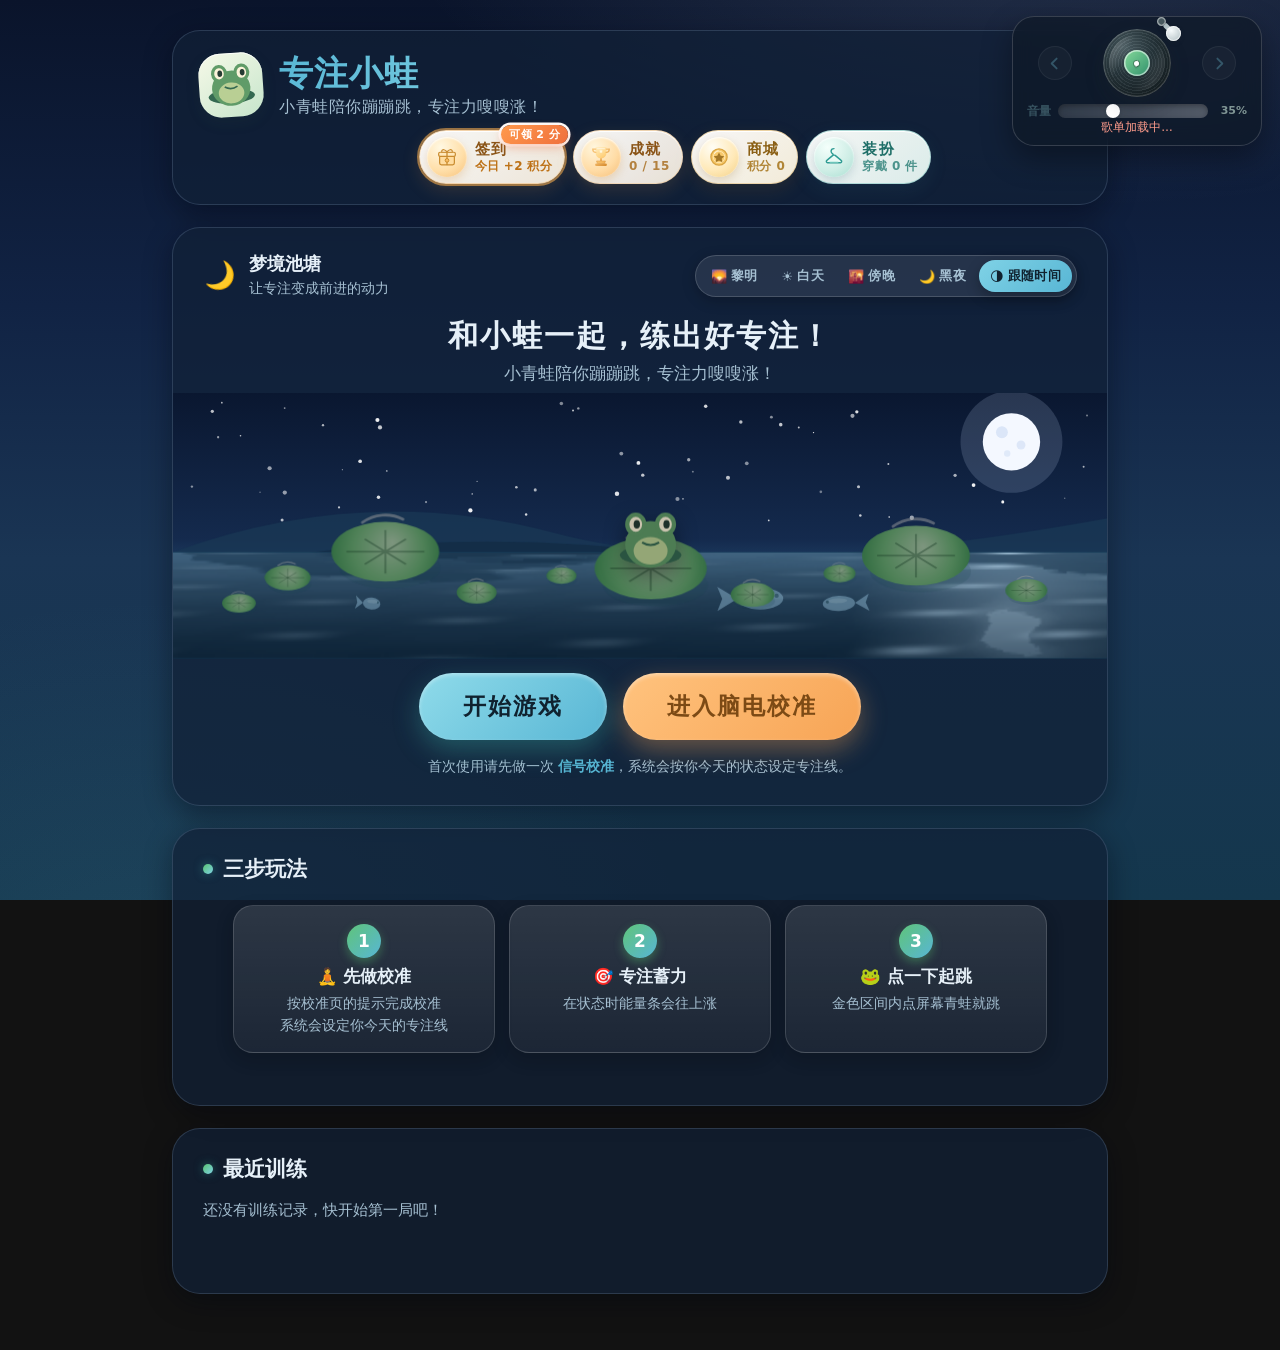
==== web/index.html @ 4dd2d46d "Release v1.4.15 - Add skin tones and chest accessories - Make catalog read-only with detail view - A" ====
<!DOCTYPE html>
<html lang="zh-CN" data-sky="day">
<head>
  <meta charset="UTF-8">
  <meta name="viewport" content="width=device-width, initial-scale=1.0">
  <title>专注小蛙 - 小青蛙陪你蹦蹦跳，专注力嗖嗖涨！</title>
  <link rel="stylesheet" href="assets/style.css">
  <link rel="stylesheet" href="assets/vinyl.css">
  <link rel="stylesheet" href="assets/sky.css">
  <link rel="stylesheet" href="assets/achievements.css">
  <link rel="stylesheet" href="assets/dressup.css">
  <link rel="stylesheet" href="assets/shop.css">
  <link rel="stylesheet" href="assets/checkin.css">
  <script src="assets/sky.js"></script>
  <style>
    .logo-badge--frog {
      background: linear-gradient(145deg, #f6f9e8, #c6e5cb);
      box-shadow: 0 5px 14px rgba(36, 81, 62, .16), inset 0 1px 0 rgba(255, 255, 255, .85);
    }
    .logo-badge--frog svg { display: block; width: 100%; height: 100%; }
    /* 水面 canvas 铺满池塘：去掉圆角，四个角都是带波纹的水，不留纯色角 */
    #heroWater { border-radius: 0; box-shadow: none; }
    .pond-touch {
      position: absolute; inset: 60% 0 0; width: 100%;
      border: 0; background: transparent; cursor: crosshair;
    }
    .pond-touch:focus-visible { outline: 2px solid #fff; outline-offset: -4px; }
    .pond-frog-touch {
      position: absolute; z-index: 1; width: 8.5%; height: 27%;
      transform: translate(-50%, -46%); border: 0; border-radius: 50%;
      background: transparent; cursor: pointer;
    }
    .pond-frog-touch:focus-visible { outline: 2px solid white; outline-offset: 2px; }
    @media (prefers-reduced-motion: reduce) { .pond-touch { display: none; } }
    .hero-card { position: relative; overflow: hidden; padding: 0; }
    .hero-top { display: flex; align-items: center; gap: 14px; padding: 24px 30px 6px; }
    .hero-body { padding: 10px 30px 8px; text-align: center; }
    .hero-body .title { font-size: 30px; font-weight: 900; letter-spacing: 2px; }
    .hero-body .sub { color: var(--ink-soft); font-size: 16.5px; margin-top: 6px; }
    .steps { display: grid; grid-template-columns: repeat(3, 1fr); gap: 14px; padding: 8px 30px 26px; }
    .step {
      background: linear-gradient(180deg, rgba(255,255,255,.92), rgba(255,255,255,.6));
      border: 1px solid rgba(255,255,255,.9);
      border-radius: 20px;
      padding: 18px 14px 16px;
      text-align: center;
      box-shadow: 0 6px 18px rgba(47,110,128,.1);
    }
    .step .num {
      width: 34px; height: 34px; margin: 0 auto 8px;
      display: grid; place-items: center;
      border-radius: 50%;
      font-size: 17px; font-weight: 900; color: #fff;
      background: linear-gradient(135deg, #5fc47a, var(--accent-dark));
      box-shadow: 0 4px 10px rgba(88,194,112,.4);
    }
    .step .t { font-weight: 800; font-size: 16.5px; }
    .step .d { color: var(--ink-soft); font-size: 13.5px; margin-top: 5px; line-height: 1.6; }
    @media (max-width: 700px) { .steps { grid-template-columns: 1fr; } }

    /* ---- 时长选择弹窗 ---- */
    .duration-mask {
      position: fixed; inset: 0; z-index: 60;
      display: grid; place-items: center;
      padding: 20px;
      background: rgba(35, 70, 79, .34);
      -webkit-backdrop-filter: blur(4px);
      backdrop-filter: blur(4px);
      animation: mask-in .18s ease;
    }
    @keyframes mask-in { from { opacity: 0 } to { opacity: 1 } }
    .duration-card {
      width: min(520px, 100%);
      background: linear-gradient(180deg, rgba(255,255,255,.97), rgba(255,255,255,.9));
      border: 1.5px solid rgba(255,255,255,.95);
      border-radius: var(--radius-lg);
      box-shadow: 0 24px 60px rgba(35,70,79,.28);
      padding: 26px 26px 22px;
      animation: card-in .22s cubic-bezier(.2,.9,.3,1.2);
    }
    @keyframes card-in { from { transform: translateY(14px) scale(.97); opacity: .6 } to { transform: none; opacity: 1 } }
    .duration-head { display: flex; align-items: center; gap: 14px; }
    .duration-head .duration-icon {
      width: 46px; height: 46px; flex: none;
      display: grid; place-items: center;
      font-size: 24px; border-radius: 16px;
      background: linear-gradient(135deg, #d7f5dd, #a8e6c1);
      box-shadow: inset 0 0 0 1.5px rgba(255,255,255,.9);
    }
    .duration-head h2 { font-size: 20px; font-weight: 900; letter-spacing: .5px; }
    .duration-options {
      display: grid; grid-template-columns: repeat(5, 1fr);
      gap: 10px; margin-top: 20px;
    }
    @media (max-width: 620px) { .duration-options { grid-template-columns: repeat(3, 1fr); } }
    .duration-opt {
      font-family: inherit;
      padding: 14px 6px;
      border-radius: 16px;
      border: 1.8px solid rgba(58,167,160,.22);
      background: rgba(255,255,255,.9);
      color: var(--ink);
      font-size: 15.5px; font-weight: 800;
      letter-spacing: .5px;
      cursor: pointer;
      transition: transform .15s, border-color .15s, background .15s, box-shadow .15s;
    }
    .duration-opt:hover { transform: translateY(-2px); border-color: rgba(58,167,160,.5); }
    .duration-opt:focus-visible { outline: 3px solid rgba(58,167,160,.35); outline-offset: 2px; }
    .duration-opt[aria-pressed="true"] {
      color: #fff;
      border-color: transparent;
      background: linear-gradient(135deg, #5fc47a, var(--accent-dark));
      box-shadow: 0 8px 18px rgba(63,163,116,.35);
    }
    .duration-custom { margin-top: 16px; }
    .duration-custom label { font-size: 14px; font-weight: 800; color: var(--ink-soft); }
    .duration-input-row {
      display: flex; align-items: center; gap: 8px; margin-top: 8px;
      padding: 10px 14px;
      border-radius: 14px;
      background: rgba(255,255,255,.85);
      border: 1.8px solid rgba(58,167,160,.22);
    }
    .duration-input-row:focus-within { border-color: rgba(58,167,160,.65); }
    .duration-input-row input {
      flex: 1; min-width: 0;
      font-family: inherit; font-size: 19px; font-weight: 800;
      color: var(--ink);
      border: none; background: transparent; outline: none;
    }
    .duration-input-row span { font-size: 14.5px; font-weight: 700; color: var(--ink-soft); }
  </style>
</head>
<body>
  <div class="bubbles"><i></i><i></i><i></i><i></i><i></i><i></i><i></i></div>
  <div class="sky-veil sky-veil--dawn" aria-hidden="true"></div>
  <div class="sky-veil sky-veil--dusk" aria-hidden="true"></div>
  <div class="sky-veil sky-veil--night" aria-hidden="true"></div>

  <div class="wrap">
    <!-- 品牌 -->
    <div class="card" style="padding:20px 26px;display:flex;align-items:center;justify-content:space-between;flex-wrap:wrap;gap:12px">
      <div class="brand">
        <div class="logo-badge logo-badge--frog" aria-hidden="true">
          <svg viewBox="-40 -37 80 80" focusable="false">
            <use href="#pondFrogArtwork"/>
          </svg>
        </div>
        <div>
          <h1>专注小蛙</h1>
          <div class="slogan">小青蛙陪你蹦蹦跳，专注力嗖嗖涨！</div>
        </div>
      </div>
      <!-- 右侧入口：签到居左，成就其次，商城居中，装扮占最右侧 -->
      <div class="hero-entries">
        <div id="checkin-entry" class="checkin-entry"></div>
        <div id="achievement-entry" class="ach-entry"></div>
        <div id="shop-entry" class="shop-entry"></div>
        <div id="dressup-entry" class="dress-entry"></div>
      </div>
    </div>

    <!-- 英雄区 -->
    <div class="card hero-card">
      <div class="hero-top">
        <div class="hero-title">
          <span class="hero-sky-icon" id="hero-sky-icon" style="font-size:26px" aria-hidden="true">🌅</span>
          <div>
            <div style="font-weight:800;font-size:18px">梦境池塘</div>
            <div class="hint" style="font-size:13.5px">让专注变成前进的动力</div>
          </div>
        </div>
        <div class="sky-switch" id="sky-switch" role="group" aria-label="天空模式">
          <button type="button" class="sky-opt" data-mode="dawn" aria-pressed="false" title="黎明模式">
            <span aria-hidden="true">🌄</span>黎明
          </button>
          <button type="button" class="sky-opt" data-mode="day" aria-pressed="false" title="白天模式">
            <span aria-hidden="true">☀️</span>白天
          </button>
          <button type="button" class="sky-opt" data-mode="dusk" aria-pressed="false" title="傍晚模式">
            <span aria-hidden="true">🌇</span>傍晚
          </button>
          <button type="button" class="sky-opt" data-mode="night" aria-pressed="false" title="黑夜模式">
            <span aria-hidden="true">🌙</span>黑夜
          </button>
          <button type="button" class="sky-opt" data-mode="auto" aria-pressed="false" title="跟随系统时间（日出日落）">
            <span aria-hidden="true">🌗</span>跟随时间
          </button>
        </div>
      </div>
      <div class="hero-body">
        <div class="title">和小蛙一起，练出好专注！</div>
        <div class="sub">小青蛙陪你蹦蹦跳，专注力嗖嗖涨！</div>
      </div>
      <div class="hero-art">
        <svg class="hero-svg" viewBox="0 0 880 250" aria-hidden="true">
          <defs>
            <linearGradient id="hSky" x1="0" y1="0" x2="0" y2="1">
              <stop offset="0" stop-color="#dff4fb"/>
              <stop offset=".55" stop-color="#c9edf4"/>
              <stop offset=".72" stop-color="#b3e3e8"/>
            </linearGradient>
            <filter id="hSoft" x="-30%" y="-300%" width="160%" height="700%">
              <feGaussianBlur stdDeviation="5"/>
            </filter>
            <!-- 水花只出现在水面上，不溅到远山和天空 -->
            <clipPath id="hSplashClip">
              <rect x="0" y="150" width="880" height="100"/>
            </clipPath>
            <linearGradient id="hWater" x1="0" y1="0" x2="0" y2="1">
              <stop offset="0" stop-color="#9fd8e2"/><stop offset="1" stop-color="#6fb8c9"/>
            </linearGradient>
            <radialGradient id="hLeaf" cx="0" cy="0" r="48" fx="6" fy="-8" gradientUnits="userSpaceOnUse">
              <stop offset="0" stop-color="#c6f3c8"/>
              <stop offset=".65" stop-color="#74d484"/>
              <stop offset="1" stop-color="#46b463"/>
            </radialGradient>
            <!-- 荷叶符号：与游戏内 canvas 绘制保持一致（倒影 + 椭圆渐变 + 上缘高光 + 四条叶脉） -->
            <g id="hLily">
              <ellipse cx="4" cy="14" rx="44" ry="18" fill="#1d6f86" opacity=".16"/>
              <ellipse cx="0" cy="0" rx="47" ry="26" fill="url(#hLeaf)"/>
              <path d="M-20 -25.5 A 34 34 0 0 1 15.4 -28.3" fill="none"
                    stroke="#ffffff" stroke-opacity=".5" stroke-width="2.5" stroke-linecap="round"/>
              <path d="M-34 0 H34 M0 -19 V19 M-18 -11 L18 11 M-18 11 L18 -11"
                    fill="none" stroke="#1e6038" stroke-opacity=".4" stroke-width="1.6"/>
            </g>
            <!-- 水下小鱼：鱼头朝右，游动由 hero-pond.js 驱动 -->
            <g id="hFish">
              <path class="fish-tail" d="M-2 0 L-16 -8.5 L-12.6 0 L-16 8.5 Z"
                    fill="currentColor" opacity=".62"/>
              <ellipse cx="14" cy="0" rx="16" ry="7.6" fill="currentColor" opacity=".62"/>
              <ellipse cx="15" cy="-2.7" rx="9.5" ry="2.4" fill="#eafcff" opacity=".16"/>
              <circle cx="25.4" cy="-1.9" r="1.5" fill="#0c3340" opacity=".55"/>
            </g>
          </defs>
          <rect width="880" height="250" fill="url(#hSky)"/>

          <!-- 夜空星星：由 sky.js 生成并交替闪烁 -->
          <g id="heroStars" aria-hidden="true"></g>

          <!-- 太阳（白天） -->
          <g id="heroSun">
            <circle cx="790" cy="46" r="40" fill="#ffe9b8" opacity=".3"/>
            <circle cx="790" cy="46" r="26" fill="#ffe9b8" opacity=".9"/>
          </g>

          <!-- 黎明：左侧地平线上的暖阳（完整露出，不被荷叶遮挡） -->
          <g id="heroDawnSun">
            <circle cx="320" cy="104" r="46" fill="#ffd2ac" opacity=".24"/>
            <circle cx="320" cy="104" r="29" fill="#ffe1b0" opacity=".5"/>
            <circle cx="320" cy="104" r="18" fill="#fff3cf"/>
          </g>

          <!-- 傍晚：缓缓落下的橙日 -->
          <g id="heroDuskSun">
            <circle cx="730" cy="122" r="54" fill="#ff9f6a" opacity=".22"/>
            <circle cx="730" cy="122" r="34" fill="#ffb066" opacity=".46"/>
            <circle cx="730" cy="122" r="21" fill="#ffd08a"/>
          </g>

          <!-- 月亮（黑夜） -->
          <g id="heroMoon">
            <circle cx="790" cy="46" r="48" fill="#cfe0ff" opacity=".16"/>
            <circle cx="790" cy="46" r="27" fill="#f4f8ff"/>
            <circle cx="781" cy="37" r="5.6" fill="#dbe6f8"/>
            <circle cx="799" cy="49" r="4.2" fill="#dbe6f8" opacity=".9"/>
            <circle cx="786" cy="57" r="3" fill="#dbe6f8" opacity=".8"/>
          </g>

          <!-- 云朵（白天） -->
          <g id="heroClouds" fill="#ffffff" opacity=".85">
            <ellipse cx="120" cy="52" rx="34" ry="11"/><ellipse cx="148" cy="46" rx="26" ry="10"/>
            <ellipse cx="520" cy="34" rx="30" ry="10"/><ellipse cx="546" cy="29" rx="22" ry="9"/>
          </g>

          <!-- 黎明 / 傍晚：地平线附近的薄雾 -->
          <g id="heroMist" filter="url(#hSoft)" fill="#ffd9c6" opacity="0">
            <ellipse cx="150" cy="124" rx="120" ry="7" opacity=".55"/>
            <ellipse cx="470" cy="134" rx="150" ry="6" opacity=".45"/>
            <ellipse cx="760" cy="126" rx="130" ry="6" opacity=".5"/>
          </g>

          <!-- 飞鸟（白天）：四只小鸟依次掠过天空，翅膀轻轻扇动 -->
          <g id="heroBirds">
            <g class="bird" style="--x:230px;--by:48px;--dur:36s;--delay:-4s;--size:1.25;opacity:.7">
              <path class="bird-wings" d="M-12 0 Q-6 -8 0 0 Q6 -8 12 0" fill="none"
                    stroke="#35545f" stroke-width="3" stroke-linecap="round" stroke-linejoin="round"/>
            </g>
            <g class="bird" style="--x:390px;--by:70px;--dur:44s;--delay:-16s;--size:1.5;opacity:.6">
              <path class="bird-wings" d="M-12 0 Q-6 -8 0 0 Q6 -8 12 0" fill="none"
                    stroke="#35545f" stroke-width="3" stroke-linecap="round" stroke-linejoin="round"/>
            </g>
            <g class="bird" style="--x:520px;--by:32px;--dur:52s;--delay:-30s;--size:1;opacity:.52">
              <path class="bird-wings" d="M-12 0 Q-6 -8 0 0 Q6 -8 12 0" fill="none"
                    stroke="#35545f" stroke-width="3" stroke-linecap="round" stroke-linejoin="round"/>
            </g>
            <g class="bird" style="--x:620px;--by:86px;--dur:48s;--delay:-12s;--size:.85;opacity:.4">
              <path class="bird-wings" d="M-12 0 Q-6 -8 0 0 Q6 -8 12 0" fill="none"
                    stroke="#35545f" stroke-width="3" stroke-linecap="round" stroke-linejoin="round"/>
            </g>
          </g>

          <!-- 远山 / 水面 -->
          <g id="heroHills">
            <path d="M0 150 Q 180 84 360 132 T 880 118 L 880 210 L 0 210 Z" fill="#c9e9df" opacity=".8"/>
            <path d="M0 172 Q 260 116 520 158 T 880 150 L 880 210 L 0 210 Z" fill="#b3ddd6" opacity=".9"/>
          </g>
          <rect y="150" width="880" height="100" fill="url(#hWater)"/>
          <foreignObject x="0" y="150" width="880" height="100">
            <canvas id="heroWater" style="display:block;width:880px;height:100px"></canvas>
          </foreignObject>

          <!-- 黎明：左侧暖阳的水面反光 -->
          <g id="heroDawnGlow" filter="url(#hSoft)" opacity="0">
            <ellipse cx="320" cy="170" rx="118" ry="16" fill="#ffd2a8" opacity=".34"/>
            <path d="M222 158 H418" stroke="#ffe0b8" stroke-width="2" fill="none" opacity=".45"/>
            <path d="M256 166 H384" stroke="#ffd6a4" stroke-width="2" fill="none" opacity=".35"/>
          </g>

          <!-- 傍晚：右侧落日的水面反光 -->
          <g id="heroDuskGlow" filter="url(#hSoft)" opacity="0">
            <ellipse cx="720" cy="170" rx="132" ry="17" fill="#ffb87a" opacity=".34"/>
            <path d="M612 158 H828" stroke="#ffd0a0" stroke-width="2" fill="none" opacity=".45"/>
            <path d="M656 166 H796" stroke="#ffc488" stroke-width="2" fill="none" opacity=".35"/>
          </g>
          <!-- 水花涟漪：画在荷叶下面，只露出叶缘外的部分 -->
          <g id="heroSplashes" clip-path="url(#hSplashClip)"></g>

          <!-- 水下小鱼：在荷叶下方穿行，由 hero-pond.js 驱动 -->
          <g id="heroFish" aria-hidden="true">
            <g class="pond-fish" data-cx="430" data-cy="188" data-ax="185" data-ay="6"
               data-sp="0.30" data-scale="1.35" data-phase="0.4"
               transform="translate(430 188) scale(1.35)">
              <use href="#hFish"/>
            </g>
            <g class="pond-fish" data-cx="600" data-cy="194" data-ax="140" data-ay="4.5"
               data-sp="0.22" data-scale="0.95" data-phase="2.7"
               transform="translate(600 194) scale(0.95)">
              <use href="#hFish"/>
            </g>
            <g class="pond-fish" data-cx="252" data-cy="200" data-ax="72" data-ay="3"
               data-sp="0.36" data-scale="0.7" data-phase="4.6"
               transform="translate(252 200) scale(0.7)">
              <use href="#hFish"/>
            </g>
          </g>

          <!-- 大荷叶旁的小荷叶：随水波轻轻浮动 -->
          <g id="heroSmallLilies">
            <g class="pond-small-lily" style="--bob-dur:6.4s;--bob-delay:-1.2s">
              <use href="#hLily" transform="translate(628 170) scale(.32)"/>
            </g>
            <g class="pond-small-lily" style="--bob-dur:7.6s;--bob-delay:-3.1s">
              <use href="#hLily" transform="translate(366 172) scale(.30)"/>
            </g>
            <g class="pond-small-lily" style="--bob-dur:5.8s;--bob-delay:-0.6s">
              <use href="#hLily" transform="translate(108 174) scale(.46)"/>
            </g>
            <g class="pond-small-lily" style="--bob-dur:8.2s;--bob-delay:-4.4s">
              <use href="#hLily" transform="translate(804 186) scale(.42)"/>
            </g>
            <g class="pond-small-lily" style="--bob-dur:6.9s;--bob-delay:-2.3s">
              <use href="#hLily" transform="translate(286 188) scale(.40)"/>
            </g>
            <g class="pond-small-lily" style="--bob-dur:7.1s;--bob-delay:-5.2s">
              <use href="#hLily" transform="translate(546 190) scale(.44)"/>
            </g>
            <g class="pond-small-lily" style="--bob-dur:8.8s;--bob-delay:-1.8s">
              <use href="#hLily" transform="translate(62 198) scale(.34)"/>
            </g>
          </g>

          <!-- 三片大荷叶：青蛙在三片之间来回跳 -->
          <g id="heroLilies">
            <use id="heroLily0" href="#hLily" data-x="200" data-y="152" data-scale="1.08"
                 transform="translate(200 152) scale(1.08)"/>
            <use id="heroLily1" href="#hLily" data-x="450" data-y="164" data-scale="1.04"
                 transform="translate(450 164) scale(1.04)"/>
            <use id="heroLily2" href="#hLily" data-x="700" data-y="152" data-scale="1.08"
                 transform="translate(700 152) scale(1.08)"/>
          </g>

          <!-- 青蛙：由 hero-pond.js 驱动跳跃、荷叶起伏与水花 -->
          <g id="heroFrog" class="hero-frog">
            <!-- 背饰（披风、翅膀、背包）画在身体后面 -->
            <g id="pondFrogOutfitBack"></g>
            <g id="pondFrogArtwork"></g>
            <!-- 正饰（头饰、面饰、颈饰）画在身体前面 -->
            <g id="pondFrogOutfit"></g>
          </g>

          <!-- 溅起的水珠：画在青蛙上方 -->
          <g id="heroDroplets"></g>
        </svg>
        <button id="pond-touch" class="pond-touch hidden" type="button" aria-label="在池塘里激起水纹"></button>
        <button id="pond-frog-touch" class="pond-frog-touch hidden" type="button" aria-label="听小蛙叫一声" title="听小蛙叫一声"></button>
      </div>
      <div style="padding:14px 30px 26px;text-align:center">
        <div class="btn-row">
          <button id="btn-start" class="btn btn-primary">开始游戏</button>
          <button id="btn-calib" class="btn btn-warm">进入脑电校准</button>
        </div>
        <p class="hint" id="calib-status" style="margin-top:14px;font-size:14px">
          首次使用请先做一次 <strong>信号校准</strong>，系统会按你今天的状态设定专注线。
        </p>
      </div>
    </div>

    <!-- 三步玩法 -->
    <div class="card">
      <div class="section-title"><span class="dot"></span>三步玩法</div>
      <div class="steps">
        <div class="step">
          <div class="num">1</div>
          <div class="t">🧘 先做校准</div>
          <div class="d">按校准页的提示完成校准<br>系统会设定你今天的专注线</div>
        </div>
        <div class="step">
          <div class="num">2</div>
          <div class="t">🎯 专注蓄力</div>
          <div class="d">在状态时能量条会往上涨</div>
        </div>
        <div class="step">
          <div class="num">3</div>
          <div class="t">🐸 点一下起跳</div>
          <div class="d">金色区间内点屏幕青蛙就跳</div>
        </div>
      </div>
    </div>

    <!-- 最近训练 -->
    <div class="card">
      <div class="section-title"><span class="dot"></span>最近训练</div>
      <div id="recent" style="min-height:70px">
        <p class="hint">还没有训练记录，快开始第一局吧！</p>
      </div>
    </div>

  </div>

  <!-- 游戏时长选择 -->
  <div class="duration-mask hidden" id="duration-mask" role="dialog" aria-modal="true" aria-labelledby="duration-title">
    <div class="duration-card">
      <div class="duration-head">
        <div class="duration-icon">⏱️</div>
        <div>
          <h2 id="duration-title">选择本局游戏时长</h2>
          <p class="hint" style="margin-top:4px;font-size:13.5px">时长越短节奏越快，建议先从 3 分钟开始</p>
        </div>
      </div>

      <div class="duration-options" id="duration-options" role="group" aria-label="游戏时长">
        <button type="button" class="duration-opt" data-sec="60" aria-pressed="false">1 分钟</button>
        <button type="button" class="duration-opt" data-sec="180" aria-pressed="false">3 分钟</button>
        <button type="button" class="duration-opt" data-sec="300" aria-pressed="false">5 分钟</button>
        <button type="button" class="duration-opt" data-sec="600" aria-pressed="false">10 分钟</button>
        <button type="button" class="duration-opt" data-sec="custom" aria-pressed="false">自定义</button>
      </div>

      <div class="duration-custom hidden" id="duration-custom">
        <label for="duration-minutes">自定义时长</label>
        <div class="duration-input-row">
          <input type="number" id="duration-minutes" min="1" max="60" step="1" value="2" inputmode="numeric">
          <span>分钟（1–60）</span>
        </div>
        <p class="hint" id="duration-custom-hint" style="font-size:13px;margin-top:8px">请输入 1 到 60 之间的整数分钟</p>
      </div>

      <div class="btn-row" style="margin-top:22px">
        <button type="button" id="btn-duration-cancel" class="btn btn-ghost">取消</button>
        <button type="button" id="btn-duration-start" class="btn btn-primary">开始专注</button>
      </div>
    </div>
  </div>

  <script src="assets/api.js"></script>
  <script src="assets/achievements.js"></script>
  <script>
    DeveloperTools.disable();
    window.addEventListener("pageshow", () => {
      DeveloperTools.disable();
      renderCalibStatus();
    });

    const btnStart = document.getElementById("btn-start");

    // 校准只在 1 小时内有效：过期需重新校准，页面上的提示实时刷新
    const defaultCalibStatus = document.getElementById("calib-status").innerHTML;
    function renderCalibStatus() {
      const el = document.getElementById("calib-status");
      if (!el) return;
      const info = Store.playerCalibInfo();
      if (info.calib) {
        const min = Math.max(1, Math.ceil(info.remainMs / 60000));
        el.innerHTML = `校准基线有效，剩余约 <strong>${min} 分钟</strong>，期间刷新或关闭页面都无需重新校准`;
      } else if (info.expired) {
        el.innerHTML = `校准已超过 <strong>1 小时</strong>，请重新校准后再开始`;
      } else {
        el.innerHTML = defaultCalibStatus;
      }
    }
    renderCalibStatus();
    setInterval(renderCalibStatus, 30000);

    // ---- 游戏时长选择 ----
    const DURATION_KEY = "bf-duration-sec";
    const DURATION_DEFAULT = 180;          // 默认 3 分钟
    const DURATION_MIN_SEC = 60;           // 自定义下限 1 分钟
    const DURATION_MAX_SEC = 3600;         // 自定义上限 60 分钟

    const mask = document.getElementById("duration-mask");
    const opts = Array.from(document.querySelectorAll(".duration-opt"));
    const customBox = document.getElementById("duration-custom");
    const minutesInput = document.getElementById("duration-minutes");
    const customHint = document.getElementById("duration-custom-hint");
    const CUSTOM_HINT_TEXT = "请输入 1 到 60 之间的整数分钟";
    let selected = DURATION_DEFAULT;

    function applySelection(value) {
      selected = value;
      opts.forEach(btn => {
        const isCustom = btn.dataset.sec === "custom";
        const active = isCustom ? value === "custom" : Number(btn.dataset.sec) === value;
        btn.setAttribute("aria-pressed", active ? "true" : "false");
      });
      customBox.classList.toggle("hidden", value !== "custom");
    }

    // 返回合法秒数；非法输入返回 null
    function currentSeconds() {
      if (selected !== "custom") return selected;
      const n = Number(minutesInput.value);
      if (!Number.isInteger(n)) return null;
      const sec = n * 60;
      if (sec < DURATION_MIN_SEC || sec > DURATION_MAX_SEC) return null;
      return sec;
    }

    function openDurationDialog() {
      // 每次点击都重新校验有效期（页面可能停留很久才点开始）
      const info = Store.playerCalibInfo();
      if (!info.calib) {
        if (info.expired) {
          toast("校准已超过 1 小时，需要重新校准");
          location.href = "calibrate.html?reason=expired";
        } else {
          toast("先建立专注基线吧！");
          location.href = "calibrate.html";
        }
        return;
      }
      applySelection(selected);
      mask.classList.remove("hidden");
      (selected === "custom" ? minutesInput : opts.find(btn => Number(btn.dataset.sec) === selected)).focus({ preventScroll: true });
    }

    function closeDurationDialog() {
      mask.classList.add("hidden");
      btnStart.focus({ preventScroll: true });
    }

    function confirmStart() {
      const sec = currentSeconds();
      if (sec == null) {
        customHint.textContent = "请输入 1 到 60 之间的整数分钟";
        customHint.style.color = "#c0392b";
        minutesInput.focus({ preventScroll: true });
        return;
      }
      localStorage.setItem(DURATION_KEY, String(sec));
      location.href = "game.html?sec=" + sec;
    }

    opts.forEach(btn => {
      btn.addEventListener("click", () => {
        const raw = btn.dataset.sec;
        applySelection(raw === "custom" ? "custom" : Number(raw));
        if (raw === "custom") minutesInput.focus({ preventScroll: true });
      });
    });

    minutesInput.addEventListener("input", () => {
      customHint.textContent = CUSTOM_HINT_TEXT;
      customHint.style.color = "";
    });
    minutesInput.addEventListener("keydown", e => {
      if (e.key === "Enter") { e.preventDefault(); confirmStart(); }
    });

    document.getElementById("btn-duration-start").addEventListener("click", confirmStart);
    document.getElementById("btn-duration-cancel").addEventListener("click", closeDurationDialog);
    mask.addEventListener("click", e => { if (e.target === mask) closeDurationDialog(); });
    document.addEventListener("keydown", e => {
      if (e.key === "Escape" && !mask.classList.contains("hidden")) closeDurationDialog();
    });

    btnStart.addEventListener("click", openDurationDialog);
    document.getElementById("btn-calib").addEventListener("click", () => {
      location.href = "calibrate.html";
    });
    const developerKeys = [
      "ArrowUp", "ArrowUp", "ArrowDown", "ArrowDown",
      "ArrowLeft", "ArrowRight", "ArrowLeft", "ArrowRight", "b", "a", "b", "a",
    ];
    let recentKeys = [];
    window.addEventListener("keydown", event => {
      const editing = event.target.closest?.("input, textarea, select, [contenteditable]");
      if (editing || event.ctrlKey || event.metaKey || event.altKey || event.isComposing) {
        recentKeys = [];
        return;
      }
      if (event.repeat) return;
      recentKeys.push(event.key.length === 1 ? event.key.toLowerCase() : event.key);
      if (recentKeys.length > developerKeys.length) recentKeys.shift();
      if (developerKeys.every((key, i) => recentKeys[i] === key)) {
        recentKeys = [];
        location.href = "dev.html";
      }
    });

    async function loadRecent() {
      try {
        const { reports } = await API.get("/api/player/recent");
        if (!reports.length) return;
        const grid = document.createElement("div");
        grid.className = "stat-grid";
        for (const report of reports) {
          const link = document.createElement("a");
          link.className = "stat";
          link.href = "report.html?id=" + encodeURIComponent(report.session_id);
          const source = document.createElement("div");
          source.className = "label";
          source.textContent = describeSignal(report.source);
          const score = document.createElement("div");
          score.className = "value";
          score.textContent = report.score == null ? "查看报告" : report.score + " 分";
          link.append(source, score);
          grid.append(link);
        }
        document.getElementById("recent").replaceChildren(grid);
      } catch (e) {
        console.warn("读取最近记录失败", e);
      }
    }
    loadRecent();

    // 从校准页/报告页"再玩一次"跳转过来时，直接弹出时长选择
    if (new URLSearchParams(location.search).get("pick") === "1") {
      openDurationDialog();
    }
  </script>
  <script src="assets/pond-effects.js"></script>
  <script src="assets/pond-audio.js"></script>
  <script src="assets/wallet.js"></script>
  <script src="assets/checkin.js"></script>
  <script src="assets/hero-water.js"></script>
  <script src="assets/hero-pond.js"></script>
  <script src="assets/dressup.js"></script>
  <script src="assets/shop.js"></script>
  <script src="assets/music.js" defer></script>
</body>
</html>
---- web/assets/style.css ----
/* ============================================================
   专注小蛙 · 梦境池塘视觉系统
   儿童友好 · 低刺激 · 柔和渐变 · 慢速动效
   ============================================================ */

:root {
  /* 色板 */
  --ink: #23464f;
  --ink-soft: #5c7b83;
  --sky-top: #dff4fb;
  --sky-mid: #c9edf4;
  --sky-low: #b3e3e8;
  --water-top: #a8dce6;
  --water-deep: #6fb8c9;
  --leaf-1: #9fe3a3;
  --leaf-2: #58c270;
  --leaf-deep: #3da45c;
  --accent: #3aa7a0;
  --accent-dark: #27817c;
  --warm: #ffc37e;
  --warm-deep: #f7a455;
  --peach: #ffe9d2;
  --card: rgba(255, 255, 255, 0.86);
  --card-border: rgba(255, 255, 255, 0.75);
  --shadow-soft: 0 14px 40px rgba(47, 110, 128, 0.14);
  --shadow-card: 0 8px 28px rgba(47, 110, 128, 0.12);
  --radius-lg: 28px;
  --radius-md: 18px;
  --radius-sm: 12px;
  --font: "PingFang SC", "Hiragino Sans GB", "Microsoft YaHei", system-ui, sans-serif;
}

* { box-sizing: border-box; margin: 0; padding: 0; }

html, body {
  height: 100%;
  font-family: var(--font);
  color: var(--ink);
  -webkit-font-smoothing: antialiased;
}

/* ---------- 全局背景：晨雾池塘渐变 + 漂浮泡泡 ---------- */
body {
  position: relative;
  display: flex;
  flex-direction: column;
  align-items: center;
  overflow-x: hidden;
  background:
    radial-gradient(1200px 500px at 85% -80px, rgba(255, 255, 255, 0.65), transparent 60%),
    linear-gradient(180deg, var(--sky-top) 0%, var(--sky-mid) 34%, var(--sky-low) 62%, var(--water-top) 100%);
  background-attachment: fixed;
}

/* 漂浮泡泡装饰层 */
.bubbles {
  position: fixed;
  inset: 0;
  pointer-events: none;
  z-index: 0;
  overflow: hidden;
}
.bubbles i {
  position: absolute;
  bottom: -80px;
  display: block;
  border-radius: 50%;
  background: radial-gradient(circle at 32% 30%, rgba(255, 255, 255, 0.85), rgba(255, 255, 255, 0.06) 62%);
  box-shadow: inset 0 0 12px rgba(255, 255, 255, 0.55);
  animation: floatUp linear infinite;
}
.bubbles i:nth-child(1) { left: 6%;  width: 46px;  height: 46px;  animation-duration: 26s; opacity: .5; }
.bubbles i:nth-child(2) { left: 18%; width: 22px;  height: 22px;  animation-duration: 19s; opacity: .4; animation-delay: 4s; }
.bubbles i:nth-child(3) { left: 32%; width: 34px;  height: 34px;  animation-duration: 31s; opacity: .35; animation-delay: 9s; }
.bubbles i:nth-child(4) { left: 52%; width: 18px;  height: 18px;  animation-duration: 17s; opacity: .45; animation-delay: 2s; }
.bubbles i:nth-child(5) { left: 68%; width: 40px;  height: 40px;  animation-duration: 28s; opacity: .3;  animation-delay: 7s; }
.bubbles i:nth-child(6) { left: 84%; width: 26px;  height: 26px;  animation-duration: 22s; opacity: .5;  animation-delay: 12s; }
.bubbles i:nth-child(7) { left: 94%; width: 56px;  height: 56px;  animation-duration: 35s; opacity: .25; animation-delay: 5s; }

@keyframes floatUp {
  0%   { transform: translateY(0) translateX(0) scale(1); }
  30%  { transform: translateY(-30vh) translateX(14px) scale(1.05); }
  60%  { transform: translateY(-60vh) translateX(-10px) scale(0.98); }
  100% { transform: translateY(-105vh) translateX(8px) scale(1.02); }
}

/* 工具类 */
.hidden { display: none !important; }

/* 页面容器 */
.wrap {
  position: relative;
  z-index: 1;
  width: 100%;
  max-width: 980px;
  padding: 30px 22px 56px;
  display: flex;
  flex-direction: column;
  align-items: center;
  gap: 22px;
  animation: pageIn .6s ease both;
}
@keyframes pageIn {
  from { opacity: 0; transform: translateY(14px); }
  to   { opacity: 1; transform: none; }
}

/* ---------- 卡片：玻璃拟态 + 柔和投影 ---------- */
.card {
  width: 100%;
  background: var(--card);
  border: 1px solid var(--card-border);
  border-radius: var(--radius-lg);
  box-shadow: var(--shadow-card);
  padding: 26px 30px;
  backdrop-filter: blur(10px);
  -webkit-backdrop-filter: blur(10px);
  animation: cardIn .5s ease both;
}
@keyframes cardIn {
  from { opacity: 0; transform: translateY(12px) scale(.99); }
  to   { opacity: 1; transform: none; }
}
.card + .card { animation-delay: .08s; }

/* ---------- 标题 / 品牌 ---------- */
.brand { display: flex; align-items: center; gap: 16px; }

.logo-badge {
  width: 64px; height: 64px;
  display: grid; place-items: center;
  font-size: 36px;
  border-radius: 22px;
  background: linear-gradient(145deg, #bff0c2, #5fc47a);
  box-shadow: 0 8px 20px rgba(88, 194, 112, .35), inset 0 2px 6px rgba(255,255,255,.6);
  transform: rotate(-4deg);
  flex-shrink: 0;
}
.brand h1 {
  font-size: 34px;
  font-weight: 900;
  letter-spacing: 1px;
  background: linear-gradient(120deg, var(--accent-dark), var(--accent));
  -webkit-background-clip: text;
  background-clip: text;
  -webkit-text-fill-color: transparent;
}
.slogan {
  color: var(--ink-soft);
  font-size: 16px;
  font-weight: 500;
  letter-spacing: .5px;
}

.section-title {
  display: flex; align-items: center; gap: 10px;
  font-size: 21px; font-weight: 800; color: var(--ink);
  margin-bottom: 14px;
}
.section-title .dot {
  width: 10px; height: 10px; border-radius: 50%;
  background: linear-gradient(135deg, var(--leaf-2), var(--accent));
  box-shadow: 0 0 10px rgba(58,167,160,.5);
}

/* ---------- 按钮 ---------- */
.btn {
  border: none;
  border-radius: 999px;
  padding: 18px 44px;
  font-size: 23px;
  font-weight: 800;
  color: #fff;
  cursor: pointer;
  font-family: inherit;
  letter-spacing: 2px;
  position: relative;
  overflow: hidden;
  transition: transform .15s ease, box-shadow .2s ease, filter .2s ease;
}
.btn::after {
  content: "";
  position: absolute; top: 0; left: -80%;
  width: 60%; height: 100%;
  background: linear-gradient(100deg, transparent, rgba(255,255,255,.45), transparent);
  transform: skewX(-20deg);
  animation: shimmer 3.6s ease infinite;
}
@keyframes shimmer {
  0%, 55% { left: -80%; }
  100%    { left: 130%; }
}
.btn:hover { transform: translateY(-3px); }
.btn:active { transform: translateY(0) scale(.97); filter: brightness(.96); }
.btn:disabled { opacity: .5; cursor: not-allowed; transform: none; }
.btn-primary {
  background: linear-gradient(135deg, #53bdb2, var(--accent-dark));
  box-shadow: 0 10px 26px rgba(58, 167, 160, .38), inset 0 2px 4px rgba(255,255,255,.35);
}
.btn-warm {
  background: linear-gradient(135deg, var(--warm), var(--warm-deep));
  box-shadow: 0 10px 26px rgba(247, 164, 85, .38), inset 0 2px 4px rgba(255,255,255,.4);
  color: #7c4a15;
}
.btn-ghost {
  background: rgba(255, 255, 255, .85);
  color: var(--accent-dark);
  box-shadow: 0 6px 18px rgba(47, 110, 128, .12);
  border: 1.5px solid rgba(58, 167, 160, .25);
  font-size: 17px; padding: 13px 28px; font-weight: 700; letter-spacing: 1px;
}
.btn-sm { font-size: 16px; padding: 11px 24px; letter-spacing: 1px; }
.btn-row { display: flex; gap: 16px; flex-wrap: wrap; justify-content: center; }

/* ---------- 专注条 ---------- */
.focus-bar-wrap { width: 100%; max-width: 600px; }
.focus-bar-label {
  display: flex; justify-content: space-between; align-items: flex-end;
  font-size: 17px; font-weight: 600; margin-bottom: 10px; color: var(--ink);
}
.focus-bar-label .pct { font-size: 26px; font-weight: 900; color: var(--accent-dark); }
.focus-bar-track {
  height: 34px;
  border-radius: 999px;
  background: rgba(58, 108, 122, .10);
  box-shadow: inset 0 3px 10px rgba(58, 108, 122, .16), 0 1px 0 rgba(255,255,255,.7);
  position: relative;
  overflow: hidden;
}
.focus-bar-fill {
  height: 100%;
  width: 0%;
  border-radius: 999px;
  background: linear-gradient(90deg, var(--leaf-2), var(--accent));
  box-shadow: 0 0 16px rgba(88, 194, 112, .55);
  transition: width .2s ease;
  position: relative;
}
.focus-bar-fill::after {
  content: "";
  position: absolute; top: 4px; left: 8px; right: 8px; height: 8px;
  border-radius: 999px;
  background: linear-gradient(180deg, rgba(255,255,255,.55), transparent);
}
.focus-bar-mark {
  position: absolute; top: -6px; bottom: -6px; width: 4px;
  border-radius: 4px;
  background: var(--warm-deep);
  box-shadow: 0 0 10px rgba(247,164,85,.7);
}

/* 状态灯 */
.status-lamp {
  display: inline-flex; align-items: center; gap: 10px;
  font-size: 19px; font-weight: 800; color: var(--ink);
  padding: 11px 24px;
  border-radius: 999px;
  background: rgba(255,255,255,.82);
  box-shadow: 0 6px 16px rgba(47,110,128,.12);
  border: 1.5px solid rgba(255,255,255,.9);
  transition: transform .2s ease;
}
.status-lamp.lamp-on { transform: translateY(-2px); }
.lamp-dot {
  width: 18px; height: 18px; border-radius: 50%;
  background: #c3d4d8;
  box-shadow: inset 0 2px 3px rgba(0,0,0,.12);
  transition: background .25s, box-shadow .25s;
}
.lamp-on .lamp-dot {
  background: radial-gradient(circle at 35% 30%, #b7f0bd, var(--leaf-2));
  box-shadow: 0 0 16px rgba(88,194,112,.8);
}

/* ---------- 统计卡 ---------- */
.stat-grid { display: grid; grid-template-columns: repeat(auto-fit, minmax(150px, 1fr)); gap: 14px; }
.stat {
  text-align: center;
  background: linear-gradient(180deg, rgba(255,255,255,.9), rgba(255,255,255,.6));
  border: 1px solid rgba(255,255,255,.85);
  border-radius: 20px;
  padding: 16px 10px 14px;
  box-shadow: 0 6px 18px rgba(47,110,128,.1);
  transition: transform .2s ease;
}
.stat:hover { transform: translateY(-3px); }
.stat .icon { font-size: 26px; margin-bottom: 4px; }
.stat .label { color: var(--ink-soft); font-size: 13.5px; font-weight: 600; }
.stat .value { font-size: 30px; font-weight: 900; color: var(--ink); margin-top: 4px; letter-spacing: .5px; }

/* ---------- 表格 ---------- */
.table-card table { width: 100%; border-collapse: separate; border-spacing: 0; font-size: 15px; }
.table-card th, .table-card td {
  padding: 10px 12px; text-align: left;
  border-bottom: 1px solid rgba(58, 108, 122, .12);
}
.table-card tr:last-child td { border-bottom: none; }
.table-card th { color: var(--ink-soft); font-weight: 700; font-size: 13.5px; letter-spacing: .5px; }
.table-card tbody tr { transition: background .15s; }
.table-card tbody tr:hover { background: rgba(58, 167, 160, .05); }
.mono { font-family: ui-monospace, Menlo, monospace; font-size: 13px; color: var(--ink-soft); }

/* 徽章 */
.badge {
  display: inline-flex; align-items: center; gap: 6px;
  font-size: 13px; font-weight: 700;
  padding: 5px 12px; border-radius: 999px;
  background: linear-gradient(135deg, rgba(159,227,163,.35), rgba(58,167,160,.22));
  color: var(--accent-dark);
  border: 1px solid rgba(58,167,160,.3);
}

/* ---------- 提示文字 ---------- */
.hint { color: var(--ink-soft); font-size: 15px; line-height: 1.8; }
.hint strong { color: var(--accent-dark); }
.big-num {
  font-size: 58px; font-weight: 900;
  background: linear-gradient(120deg, var(--accent-dark), var(--accent));
  -webkit-background-clip: text; background-clip: text; -webkit-text-fill-color: transparent;
}

/* ---------- 表单控件 ---------- */
select {
  font-size: 15.5px; font-family: inherit;
  padding: 10px 16px;
  border-radius: 14px;
  border: 1.5px solid rgba(58, 108, 122, .22);
  background: rgba(255,255,255,.9);
  color: var(--ink);
  outline: none;
  box-shadow: inset 0 2px 5px rgba(58,108,122,.08);
  transition: border-color .2s, box-shadow .2s;
  max-width: 100%;
}
select:focus { border-color: var(--accent); box-shadow: 0 0 0 4px rgba(58,167,160,.15); }

/* 滑块 */
input[type="range"] {
  -webkit-appearance: none; appearance: none;
  height: 12px; border-radius: 999px;
  background: linear-gradient(90deg, #a8dce6, #c9edf4);
  box-shadow: inset 0 2px 5px rgba(58,108,122,.18);
  outline: none;
}
input[type="range"]::-webkit-slider-thumb {
  -webkit-appearance: none; appearance: none;
  width: 30px; height: 30px; border-radius: 50%;
  background: radial-gradient(circle at 34% 28%, #ffe9d2, var(--warm-deep));
  border: 3px solid #fff;
  box-shadow: 0 4px 12px rgba(247,164,85,.5);
  cursor: pointer;
}
input[type="range"]::-moz-range-thumb {
  width: 28px; height: 28px; border-radius: 50%;
  background: radial-gradient(circle at 34% 28%, #ffe9d2, var(--warm-deep));
  border: 3px solid #fff;
  box-shadow: 0 4px 12px rgba(247,164,85,.5);
  cursor: pointer;
}

label.field {
  display: flex; flex-direction: column; gap: 6px;
  font-size: 14px; font-weight: 600; color: var(--ink-soft);
}

/* ---------- Toast ---------- */
.toast {
  position: fixed; top: 22px; left: 50%; transform: translateX(-50%);
  background: rgba(35, 70, 79, .92);
  color: #fff; padding: 13px 26px; border-radius: 999px;
  font-size: 15.5px; font-weight: 600;
  box-shadow: 0 10px 30px rgba(0,0,0,.25);
  opacity: 0; pointer-events: none;
  transition: opacity .3s, transform .3s;
  z-index: 99;
}
.toast.show { opacity: 1; transform: translateX(-50%) translateY(2px); }

/* 涟漪按钮（校准完成对勾） */
.ripple-wrap { display: grid; place-items: center; }
.ripple {
  position: relative;
  width: 110px; height: 110px; border-radius: 50%;
  display: grid; place-items: center;
  font-size: 54px;
  background: radial-gradient(circle at 35% 30%, #c8f5cc, var(--leaf-2));
  box-shadow: 0 12px 30px rgba(88,194,112,.4);
}
.ripple::before, .ripple::after {
  content: ""; position: absolute; inset: 0; border-radius: 50%;
  border: 3px solid rgba(88,194,112,.5);
  animation: rippleOut 2.4s ease-out infinite;
}
.ripple::after { animation-delay: 1.2s; }
@keyframes rippleOut {
  0%   { transform: scale(1); opacity: .8; }
  100% { transform: scale(1.9); opacity: 0; }
}

/* ---------- 页面各自微调 ---------- */
.hero { position: relative; overflow: hidden; }
.hero-art { position: relative; }
.hero-svg { display: block; width: 100%; height: auto; }
.hero-frog {
  font-family: "Segoe UI Emoji", "Apple Color Emoji", "Noto Color Emoji", "PingFang SC", sans-serif;
  font-size: 56px;
  user-select: none;
  filter: drop-shadow(0 8px 10px rgba(47,110,128,.3));
}

/* 呼吸球 */
.breath-ball {
  width: 128px; height: 128px; border-radius: 50%;
  margin: 10px auto 6px;
  background:
    radial-gradient(circle at 34% 28%, rgba(255,255,255,.85), transparent 34%),
    radial-gradient(circle at 65% 70%, rgba(58,167,160,.5), transparent 42%),
    linear-gradient(145deg, #bff0c2, var(--accent));
  box-shadow:
    0 0 0 12px rgba(159,223,163,.25),
    0 0 0 26px rgba(159,223,163,.12),
    0 14px 40px rgba(58,167,160,.4);
  animation: breath 6s ease-in-out infinite;
}
@keyframes breath {
  0%, 100% { transform: scale(.92); box-shadow: 0 0 0 8px rgba(159,223,163,.2), 0 0 0 20px rgba(159,223,163,.08), 0 14px 40px rgba(58,167,160,.35); }
  50%      { transform: scale(1.14); box-shadow: 0 0 0 16px rgba(159,223,163,.32), 0 0 0 34px rgba(159,223,163,.14), 0 14px 44px rgba(58,167,160,.45); }
}

.guide-text { font-size: 21px; font-weight: 700; color: var(--ink); min-height: 32px; margin: 6px 0; }
.countdown {
  font-size: 62px; font-weight: 900;
  background: linear-gradient(120deg, var(--accent-dark), var(--accent));
  -webkit-background-clip: text; background-clip: text; -webkit-text-fill-color: transparent;
  line-height: 1.1;
}

.slider-row { display: flex; gap: 14px; align-items: center; margin-top: 12px; }
.slider-row input { flex: 1; }

canvas { border-radius: 20px; width: 100%; height: auto; box-shadow: var(--shadow-soft); }

/* 曲线图（报告页） */
.curve-card { background: linear-gradient(180deg, rgba(255,255,255,.92), rgba(255,255,255,.75)); }

@media (max-width: 640px) {
  .wrap { padding: 18px 12px 40px; }
  .card { padding: 20px 18px; }
  .brand h1 { font-size: 28px; }
  .btn { padding: 15px 32px; font-size: 20px; }
}

/* 唱片机固定在右上角时，为同一高度的页面控件留出空间。 */
@media (1100px < width <= 1400px) {
  .wrap:has(> .page-skybar) { padding-top: 132px; }
}
---- web/assets/vinyl.css ----
/* ================= 黑胶唱片机（全站共用背景音乐控件） =================
 * 位置：宽屏固定在右上角，窄屏收起并放进页面顶部
 * 交互：唱臂落下 = 播放；唱臂抬起 = 暂停（保留进度，再落下继续）
 *       点击唱片 = 同样切换；左右箭头 = 上一首 / 下一首
 * ==================================================================== */

.vinyl-player {
  position: fixed; top: 16px; right: 18px; z-index: 45;
  /* 固定宽度：切歌时白色框尺寸保持不变（长歌名改为滚动展示） */
  width: 250px;
  padding: 12px 14px 10px;
  border-radius: 22px;
  background: rgba(255, 255, 255, .78);
  -webkit-backdrop-filter: blur(10px);
  backdrop-filter: blur(10px);
  border: 1.5px solid rgba(255, 255, 255, .9);
  box-shadow: 0 10px 26px rgba(47, 110, 128, .18);
  transform-origin: top right;
}

.vinyl-nav {
  width: 34px; height: 34px; padding: 0;
  display: grid; place-items: center;
  border-radius: 50%;
  border: 1.5px solid rgba(58, 167, 160, .22);
  background: rgba(255, 255, 255, .95);
  color: var(--accent-dark, #27817c);
  cursor: pointer;
  transition: transform .16s, background .16s, opacity .16s, border-color .16s;
}
.vinyl-nav svg {
  width: 17px; height: 17px;
  fill: none; stroke: currentColor;
  stroke-width: 2.6; stroke-linecap: round; stroke-linejoin: round;
}
.vinyl-nav:hover:not(:disabled) { transform: scale(1.09); background: #fff; border-color: rgba(58,167,160,.5); }
.vinyl-nav:active:not(:disabled) { transform: scale(.93); }
.vinyl-nav:disabled { opacity: .32; cursor: default; }
.vinyl-nav:focus-visible { outline: 3px solid rgba(58, 167, 160, .35); outline-offset: 2px; }

/* 唱盘容器：唱片按钮 + 唱臂按钮 两个独立可点区域 */
.vinyl-deck {
  position: relative;
  width: 68px; height: 68px;
  -webkit-tap-highlight-color: transparent;
}

.vinyl-disc-btn {
  position: absolute; inset: 0;
  width: 100%; height: 100%;
  padding: 0; border: none;
  border-radius: 50%;
  background: transparent;
  cursor: pointer;
}
.vinyl-disc-btn:focus-visible { outline: 3px solid rgba(58, 167, 160, .45); outline-offset: 3px; }

.vinyl-disc {
  position: absolute; inset: 0;
  border-radius: 50%;
  background:
    repeating-radial-gradient(circle at 50% 50%,
      rgba(255, 255, 255, .055) 0 1px, rgba(0, 0, 0, .07) 1px 3px),
    radial-gradient(circle at 34% 28%, #4b5d63 0%, #28373d 40%, #151e22 80%);
  box-shadow: inset 0 0 0 1.5px rgba(255, 255, 255, .14),
              0 8px 18px rgba(27, 37, 41, .3);
  animation: vinyl-spin 5.6s linear infinite;
  animation-play-state: paused;
  transition: box-shadow .3s;
  pointer-events: none;
}
.vinyl-disc::after {
  content: "";
  position: absolute; inset: 6px;
  border-radius: 50%;
  background: linear-gradient(118deg, rgba(255, 255, 255, .16) 0 14%, transparent 32% 62%, rgba(255, 255, 255, .07) 78% 86%, transparent 92%);
  pointer-events: none;
}
.vinyl-label {
  position: absolute; left: 50%; top: 50%;
  width: 26px; height: 26px; margin: -13px 0 0 -13px;
  border-radius: 50%;
  display: grid; place-items: center;
  background: linear-gradient(135deg, #86da9b, #2f8f6b);
  box-shadow: inset 0 0 0 1.5px rgba(255, 255, 255, .55);
  color: #fff; font-size: 12px; font-weight: 700;
  z-index: 1;
}
.vinyl-hole {
  position: absolute; left: 50%; top: 50%;
  width: 5px; height: 5px; margin: -2.5px 0 0 -2.5px;
  border-radius: 50%; background: #fff;
  box-shadow: 0 0 0 1px rgba(0, 0, 0, .28);
  z-index: 2;
}

/* ---- 唱臂：抬起 = 暂停（针头停在唱片外），落下 = 播放（针头压向内圈） ---- */
.vinyl-arm {
  position: absolute; right: -7px; top: 1px;
  width: 42px; height: 14px;
  padding: 0; border: none;
  background: transparent;
  cursor: pointer;
  z-index: 6;
  /* 针头到支点的距离：抬起时收短，视觉上更像"收臂"而不是把杆横在唱片上 */
  --arm-len: 17px;
  /* 旋转轴精确落在支点圆心：盒内 (37.5px, 3.5px) */
  transform-origin: 37.5px 3.5px;
  transform: rotate(45deg);
  transition: transform .58s cubic-bezier(.3, .8, .3, 1.1);
}
/* 臂杆：从针头右侧一直伸到支点 */
.vinyl-arm::before {
  content: "";
  position: absolute; right: 3px; top: 3.5px;
  left: calc(37.5px - var(--arm-len) + 3px);
  height: 5px; margin-top: -2.5px;
  border-radius: 3px;
  background: linear-gradient(270deg, #e6eef0, #a3b4b9);
  box-shadow: 0 2px 5px rgba(27, 37, 41, .28);
  transition: left .58s cubic-bezier(.3, .8, .3, 1.1);
}
/* 针头：始终贴在杆的左端 */
.vinyl-arm::after {
  content: "";
  position: absolute; top: 3.5px;
  left: calc(37.5px - var(--arm-len) - 4.5px);
  width: 9px; height: 9px; margin-top: -4.5px;
  border-radius: 50%;
  background: #47585e;
  box-shadow: inset 0 0 0 1.5px rgba(255, 255, 255, .45);
  transition: left .58s cubic-bezier(.3, .8, .3, 1.1);
}
.vinyl-arm:hover { filter: brightness(1.08); }
.vinyl-arm:active { filter: brightness(.94); }
.vinyl-arm:focus-visible { outline: 3px solid rgba(58, 167, 160, .4); outline-offset: 3px; border-radius: 8px; }
/* 落针：杆转过唱片内圈，长度伸出，针头落到离唱片中心约 18px 的位置 */
.vinyl-player.is-playing .vinyl-arm { transform: rotate(-36deg); --arm-len: 29px; }

/* 唱臂支点 */
.vinyl-pivot {
  position: absolute; right: -10px; top: -3px;
  width: 15px; height: 15px; border-radius: 50%;
  background: radial-gradient(circle at 35% 30%, #f7fbfc, #adbcc0);
  box-shadow: 0 2px 4px rgba(27, 37, 41, .25), inset 0 0 0 1px rgba(255, 255, 255, .7);
  pointer-events: none;
  z-index: 7;
}

.vinyl-notes {
  position: absolute; left: 50%; top: 34%;
  width: 0; height: 0;
  pointer-events: none;
  z-index: 3;
}
.vinyl-notes i {
  position: absolute; left: 18px; top: -8px;
  font-style: normal; font-size: 13px; font-weight: 700;
  color: var(--accent-dark, #27817c);
  opacity: 0;
  text-shadow: 0 1px 2px rgba(255, 255, 255, .8);
  animation: note-float 2.7s ease-out infinite;
  animation-play-state: paused;
}
.vinyl-notes i:nth-child(2) { animation-delay: .9s; font-size: 15px; }
.vinyl-notes i:nth-child(3) { animation-delay: 1.8s; }
.vinyl-player.is-playing .vinyl-notes i { animation-play-state: running; }

.vinyl-loading {
  position: absolute; inset: -3px;
  border-radius: 50%;
  border: 2.5px solid transparent;
  border-top-color: var(--accent, #3aa7a0);
  opacity: 0;
  pointer-events: none;
  transition: opacity .2s;
}
.vinyl-player.is-busy .vinyl-loading {
  opacity: 1;
  animation: vinyl-spin .9s linear infinite;
}
.vinyl-player.is-playing .vinyl-disc {
  box-shadow: inset 0 0 0 1.5px rgba(255, 255, 255, .18),
              0 8px 22px rgba(47, 163, 116, .34),
              0 0 0 4px rgba(95, 196, 122, .12);
}
.vinyl-player.is-playing .vinyl-disc { animation-play-state: running; }

.vinyl-meta {
  grid-column: 1 / -1;
  width: 100%;
  min-width: 0;                /* 允许长歌名收缩，由内层滚动而不是撑开白框 */
  margin-top: 1px;
  text-align: center;
  line-height: 1.25;
}
.vinyl-title {
  position: relative;
  overflow: hidden;
  font-size: 13px; font-weight: 800; color: var(--ink, #23464f);
  white-space: nowrap;
  text-overflow: ellipsis;
}
/* 歌名内层：宽度由文字决定，溢出时由 .is-marquee 触发左右往返滚动 */
.vinyl-marquee {
  display: inline-block;
  vertical-align: top;
  white-space: nowrap;
}
.vinyl-title.is-marquee { text-align: left; }
.vinyl-title.is-marquee .vinyl-marquee {
  animation: vinyl-marquee var(--dur, 12s) ease-in-out infinite;
  will-change: transform;
}
.vinyl-sub {
  margin-top: 2px;
  font-size: 11.5px; color: var(--ink-soft, #5c7b83);
  white-space: nowrap; overflow: hidden; text-overflow: ellipsis;
}
.vinyl-sub.is-error { color: #c0392b; }

/* ---- 音量行：标签 + 滑轨 + 百分比 ---- */
.vinyl-vol {
  display: grid;
  grid-template-columns: auto minmax(0, 1fr) auto;
  align-items: center;
  gap: 7px;
  min-width: 0;
}
.vinyl-vol-label {
  font-size: 11.5px; font-weight: 700;
  color: var(--ink-mid, #385461);
  letter-spacing: .02em;
  white-space: nowrap;
}
.vinyl-vol-val {
  min-width: 32px; text-align: right;
  font-size: 11px; font-weight: 700;
  color: var(--ink-mute, #809695);
  font-variant-numeric: tabular-nums;
}
/* 用 .vinyl-player 前缀提高优先级，覆盖 style.css 里全局的 input[type=range] 样式 */
.vinyl-player .vinyl-vol-range {
  -webkit-appearance: none; appearance: none;
  width: 100%; height: 14px; margin: 0;
  border-radius: 999px;
  box-shadow: none;
  /* 输入框与滑块同为 14px 高（偶数，避免半像素取整），轨道线用居中背景绘制 */
  background: linear-gradient(to right,
    #64a77f 0 var(--fill, 35%), #e5efeb var(--fill, 35%) 100%) center / 100% 4px no-repeat;
  cursor: pointer;
}
.vinyl-player .vinyl-vol-range::-webkit-slider-runnable-track {
  height: 14px; border-radius: 999px; background: transparent;
}
.vinyl-player .vinyl-vol-range::-webkit-slider-thumb {
  -webkit-appearance: none; appearance: none;
  box-sizing: border-box;
  width: 14px; height: 14px;
  margin-top: 0;
  border-radius: 50%;
  background: #fff;
  border: 2px solid #64a77f;
  box-shadow: 0 1px 3px rgba(27, 37, 41, .22);
}
.vinyl-player .vinyl-vol-range::-moz-range-track {
  height: 4px; border-radius: 999px; background: transparent;
}
.vinyl-player .vinyl-vol-range::-moz-range-thumb {
  width: 7px; height: 7px; border-radius: 50%;
  background: #fff; border: 2px solid #64a77f;
  box-shadow: 0 1px 3px rgba(27, 37, 41, .22);
}
.vinyl-vol-range:focus-visible { outline: 3px solid rgba(58, 167, 160, .35); outline-offset: 3px; }
.vinyl-vol-range:hover { filter: brightness(1.04); }

@keyframes vinyl-spin { to { transform: rotate(360deg); } }
/* 长歌名往返滚动：先停留，再左移展示结尾，然后回到开头 */
@keyframes vinyl-marquee {
  0%, 8%    { transform: translateX(0); }
  46%, 54%  { transform: translateX(var(--shift, 0px)); }
  92%, 100% { transform: translateX(0); }
}
@keyframes note-float {
  0%   { opacity: 0; transform: translate(0, 0) scale(.7); }
  12%  { opacity: .95; }
  55%  { opacity: .8; }
  100% { opacity: 0; transform: translate(26px, -40px) scale(1.2) rotate(14deg); }
}

@media (prefers-reduced-motion: reduce) {
  .vinyl-title.is-marquee .vinyl-marquee { animation: none; }
}

.vinyl-controls {
  display: grid;
  /* minmax(0, auto)：轨道可以收缩到比歌名 min-content 更窄，避免长歌名把白框撑开 */
  grid-template-columns: minmax(0, auto) minmax(0, auto) minmax(0, auto);
  align-items: center;
  justify-items: center;
  gap: 6px 10px;
}

.vinyl-expand { display: none; }

@media (max-width: 1100px) {
  .vinyl-player {
    position: relative;
    inset: auto;
    z-index: auto;
    width: max-content;
    flex-shrink: 0;
    margin: 12px 18px 0 auto;
    padding: 0;
  }
  .vinyl-expand {
    display: grid;
    place-items: center;
    width: 44px;
    height: 44px;
    margin-left: auto;
    border: 0;
    border-radius: inherit;
    background: transparent;
    color: var(--ink);
    font: inherit;
    font-size: 22px;
    cursor: pointer;
  }
  .vinyl-expand:focus-visible { outline: 2px solid currentColor; }
  .vinyl-expand[aria-expanded="false"] + .vinyl-controls { display: none; }
  /* 展开后同样固定宽度，切换歌曲不会改变白框大小 */
  .vinyl-controls { width: 220px; padding: 4px 14px 10px; }
}
---- web/assets/sky.css ----
/* ============================================================
   专注小蛙 · 天空模式
   黎明 / 白天 / 傍晚 / 黑夜 / 跟随系统时间（日出日落）
   首页驱动梦境池塘场景；其余页面沿用同一套配色变量与控件覆盖
   ============================================================ */

/* ---------- 顶部模式切换器 ---------- */
/* 天空切换的渐变时长：sky.js 读取同一个变量驱动逐帧插值，
   保证 CSS 过渡与 canvas 重绘的节奏完全一致。 */
:root { --sky-fade: 1.2s; }

.hero-top { flex-wrap: wrap; row-gap: 10px; }
.hero-title { display: flex; align-items: center; gap: 14px; min-width: 0; }
.hero-sky-icon { transition: transform .6s ease; }
html[data-sky="night"] .hero-sky-icon { transform: translateY(-1px) rotate(-10deg); }

.sky-switch {
  margin-left: auto;
  display: inline-flex;
  gap: 2px;
  padding: 4px;
  border-radius: 999px;
  background: rgba(255, 255, 255, .74);
  border: 1.5px solid rgba(255, 255, 255, .92);
  box-shadow: 0 4px 14px rgba(47, 110, 128, .13);
}

.sky-opt {
  display: inline-flex;
  align-items: center;
  gap: 4px;
  padding: 7px 11px;
  border: none;
  border-radius: 999px;
  background: transparent;
  color: var(--ink-soft);
  font-family: inherit;
  font-size: 13px;
  font-weight: 800;
  letter-spacing: .3px;
  cursor: pointer;
  white-space: nowrap;
  transition: background .2s ease, color .2s ease, box-shadow .2s ease, transform .15s ease;
}
.sky-opt:hover { color: var(--accent-dark); }
.sky-opt:active { transform: scale(.96); }
.sky-opt:focus-visible { outline: 3px solid rgba(58, 167, 160, .35); outline-offset: 2px; }
.sky-opt[aria-pressed="true"] {
  color: #fff;
  background: linear-gradient(135deg, #5fc47a, var(--accent-dark));
  box-shadow: 0 5px 12px rgba(63, 163, 116, .32);
}

@media (max-width: 560px) {
  .sky-switch { width: 100%; justify-content: space-between; }
  .sky-opt { flex: 1; justify-content: center; gap: 3px; padding: 8px 2px; font-size: 12px; letter-spacing: 0; }
}

/* ============================================================
 * 全站配色：设置 / 游戏 / 校准 / 开发者 / 训练报告
 * 白天沿用 style.css 默认变量，其余三档覆盖同一组变量，
 * 并压暗各页内联的浅色卡片、控件与图表
 * ============================================================ */

/* ---------- 黎明：暖粉紫 ---------- */
html[data-sky="dawn"] {
  --ink: #4a3c4c;
  --ink-soft: #7c6878;
  --sky-top: #d7e0f6;
  --sky-mid: #dcd2ea;
  --sky-low: #f4d9cf;
  --water-top: #c9dbe4;
  --accent: #b96f92;
  --accent-dark: #8f4d6b;
  --card: rgba(255, 250, 252, .84);
  --card-border: rgba(255, 255, 255, .8);
  --shadow-soft: 0 14px 40px rgba(112, 78, 104, .16);
  --shadow-card: 0 8px 28px rgba(112, 78, 104, .14);
}

/* ---------- 傍晚：暮紫珊瑚 ---------- */
html[data-sky="dusk"] {
  color-scheme: dark;
  --ink: #f7eae8;
  --ink-soft: #d6b9bb;
  --sky-top: #3d4177;
  --sky-mid: #6b5078;
  --sky-low: #bd7874;
  --water-top: #775a6e;
  --accent: #ffac88;
  --accent-dark: #ff8d68;
  --card: rgba(40, 32, 56, .74);
  --card-border: rgba(255, 214, 196, .2);
  --shadow-soft: 0 14px 40px rgba(12, 10, 28, .42);
  --shadow-card: 0 8px 28px rgba(12, 10, 28, .36);
}

/* ---------- 黑夜：深蓝月光 ---------- */
html[data-sky="night"] {
  color-scheme: dark;
  --ink: #e6f0f8;
  --ink-soft: #a6c0d2;
  --sky-top: #0a142b;
  --sky-mid: #112344;
  --sky-low: #1a3554;
  --water-top: #14374d;
  --accent: #7fd2e6;
  --accent-dark: #58b6d4;
  --card: rgba(17, 32, 54, .72);
  --card-border: rgba(176, 208, 240, .17);
  --shadow-soft: 0 14px 40px rgba(0, 6, 16, .5);
  --shadow-card: 0 8px 28px rgba(0, 6, 16, .42);
}

/* 页面顶部的配色切换条（首页之外） */
.page-skybar {
  width: 100%;
  display: flex;
  align-items: center;
  justify-content: flex-start;
  gap: 10px;
  flex-wrap: wrap;
}
.page-skybar .sky-switch { margin-left: 0; }
.page-skybar-label {
  font-size: 13px;
  font-weight: 800;
  letter-spacing: .5px;
  color: var(--ink-soft);
}
@media (max-width: 560px) {
  .page-skybar { gap: 6px; }
  .page-skybar-label { display: none; }
}

/* ---------- 暗色控件统一压暗 ---------- */
html[data-sky="dusk"] .sky-switch,
html[data-sky="night"] .sky-switch {
  background: rgba(255, 255, 255, .09);
  border-color: rgba(255, 255, 255, .16);
  box-shadow: 0 4px 14px rgba(0, 0, 0, .24);
}
html[data-sky="dusk"] .sky-opt[aria-pressed="true"],
html[data-sky="night"] .sky-opt[aria-pressed="true"] {
  background: linear-gradient(135deg, var(--accent), var(--accent-dark));
  box-shadow: 0 5px 14px rgba(0, 0, 0, .28);
}

html[data-sky="dusk"] .btn-ghost,
html[data-sky="night"] .btn-ghost {
  background: rgba(255, 255, 255, .10);
  border-color: rgba(255, 255, 255, .2);
  color: var(--accent);
  box-shadow: 0 6px 18px rgba(0, 0, 0, .24);
}

html[data-sky="dusk"] .status-lamp,
html[data-sky="night"] .status-lamp,
html[data-sky="dusk"] .hud-item,
html[data-sky="night"] .hud-item,
html[data-sky="dusk"] .guide-pill,
html[data-sky="night"] .guide-pill,
html[data-sky="dusk"] .warn-banner,
html[data-sky="night"] .warn-banner {
  background: rgba(255, 255, 255, .10);
  border-color: rgba(255, 255, 255, .18);
  color: var(--ink);
  box-shadow: 0 6px 18px rgba(0, 0, 0, .24);
}

html[data-sky="dusk"] .stat,
html[data-sky="night"] .stat {
  background: linear-gradient(180deg, rgba(255, 255, 255, .12), rgba(255, 255, 255, .05));
  border-color: rgba(255, 255, 255, .15);
  box-shadow: 0 6px 18px rgba(0, 0, 0, .2);
}

html[data-sky="dusk"] .badge,
html[data-sky="night"] .badge {
  background: rgba(255, 255, 255, .10);
  border-color: rgba(255, 255, 255, .2);
  color: var(--accent);
}

html[data-sky="dusk"] select,
html[data-sky="night"] select,
html[data-sky="dusk"] input[type="number"],
html[data-sky="night"] input[type="number"],
html[data-sky="dusk"] input[type="text"],
html[data-sky="night"] input[type="text"],
html[data-sky="dusk"] textarea,
html[data-sky="night"] textarea {
  background: rgba(10, 20, 34, .55);
  border-color: rgba(255, 255, 255, .18);
  color: var(--ink);
  box-shadow: inset 0 2px 5px rgba(0, 0, 0, .28);
}
html[data-sky="dusk"] select option,
html[data-sky="night"] select option {
  background: #16233a;
  color: var(--ink);
}
html[data-sky="dusk"] select option { background: #2b2139; }

html[data-sky="dusk"] .focus-bar-track,
html[data-sky="night"] .focus-bar-track {
  background: rgba(255, 255, 255, .12);
  box-shadow: inset 0 3px 10px rgba(0, 0, 0, .3), 0 1px 0 rgba(255, 255, 255, .14);
}
html[data-sky="dusk"] input[type="range"],
html[data-sky="night"] input[type="range"] {
  background: linear-gradient(90deg, rgba(255, 255, 255, .14), rgba(255, 255, 255, .28));
  box-shadow: inset 0 2px 5px rgba(0, 0, 0, .3);
}
html[data-sky="dusk"] input[type="range"]::-webkit-slider-thumb,
html[data-sky="night"] input[type="range"]::-webkit-slider-thumb {
  border-color: rgba(255, 255, 255, .72);
}

html[data-sky="dusk"] .table-card th,
html[data-sky="dusk"] .table-card td,
html[data-sky="night"] .table-card th,
html[data-sky="night"] .table-card td { border-bottom-color: rgba(255, 255, 255, .1); }
html[data-sky="dusk"] .table-card tbody tr:hover,
html[data-sky="night"] .table-card tbody tr:hover { background: rgba(255, 255, 255, .06); }

html[data-sky="dusk"] .curve-card,
html[data-sky="night"] .curve-card {
  background: linear-gradient(180deg, rgba(255, 255, 255, .10), rgba(255, 255, 255, .04));
}
html[data-sky="dusk"] .parent-note,
html[data-sky="night"] .parent-note {
  background: linear-gradient(135deg, rgba(255, 200, 150, .13), rgba(255, 255, 255, .05));
  border-color: rgba(255, 200, 150, .26);
}
html[data-sky="dusk"] .cheer-card,
html[data-sky="night"] .cheer-card {
  background:
    radial-gradient(130% 170% at 8% 0%, rgba(255, 214, 150, .14), rgba(255, 214, 150, 0) 58%),
    radial-gradient(120% 170% at 96% 6%, rgba(120, 200, 150, .12), rgba(120, 200, 150, 0) 62%),
    linear-gradient(135deg, rgba(26, 38, 54, .92) 0%, rgba(22, 42, 50, .92) 52%, rgba(19, 42, 48, .92) 100%);
  border-color: rgba(255, 255, 255, .16);
  box-shadow: 0 18px 38px rgba(0, 0, 0, .32), inset 0 1px 0 rgba(255, 255, 255, .08);
}
html[data-sky="dusk"] .cheer-kicker,
html[data-sky="night"] .cheer-kicker {
  background: rgba(255, 255, 255, .10);
  color: #ffc99a;
  border-color: rgba(255, 200, 150, .3);
}
html[data-sky="dusk"] .tip-box,
html[data-sky="night"] .tip-box {
  background: linear-gradient(135deg, rgba(120, 200, 150, .10), rgba(60, 140, 160, .12));
  border-color: rgba(255, 255, 255, .16);
}
html[data-sky="dusk"] .loading-bar,
html[data-sky="night"] .loading-bar {
  background: rgba(255, 255, 255, .12);
  border-color: rgba(255, 255, 255, .18);
}
html[data-sky="dusk"] .report-pre,
html[data-sky="night"] .report-pre {
  background: rgba(255, 255, 255, .07);
}
html[data-sky="dusk"] .duration-input-row,
html[data-sky="night"] .duration-input-row {
  background: rgba(255, 255, 255, .10);
  border-color: rgba(255, 255, 255, .18);
}
html[data-sky="dusk"] #game-canvas,
html[data-sky="night"] #game-canvas {
  border-color: rgba(255, 255, 255, .22);
}

/* 黑胶唱片机 */
html[data-sky="dusk"] .vinyl-player,
html[data-sky="night"] .vinyl-player {
  background: rgba(14, 24, 38, .68);
  border-color: rgba(255, 255, 255, .16);
  box-shadow: 0 12px 30px rgba(0, 0, 0, .36);
}
html[data-sky="dusk"] .vinyl-nav,
html[data-sky="night"] .vinyl-nav {
  background: rgba(255, 255, 255, .10);
  border-color: rgba(255, 255, 255, .18);
  color: var(--accent);
}
html[data-sky="dusk"] .vinyl-nav:hover:not(:disabled),
html[data-sky="night"] .vinyl-nav:hover:not(:disabled) {
  background: rgba(255, 255, 255, .2);
  border-color: rgba(255, 255, 255, .32);
}
html[data-sky="dusk"] .vinyl-label,
html[data-sky="night"] .vinyl-label {
  text-shadow: 0 1px 2px rgba(0, 0, 0, .55);
}

/* ---------- 环境亮度：黎明暖光 / 傍晚余晖 / 夜晚渐暗 ---------- */
.sky-veil {
  position: fixed;
  inset: 0;
  z-index: 0;
  pointer-events: none;
  opacity: 0;
  transition: opacity var(--sky-fade, 1.2s) cubic-bezier(.455, .03, .515, .955);
}
.sky-veil--dawn {
  background:
    radial-gradient(900px 520px at 18% -6%, rgba(255, 204, 182, .5), transparent 64%),
    linear-gradient(180deg, rgba(255, 198, 178, .46) 0%, rgba(255, 214, 182, .3) 48%, rgba(255, 168, 132, .46) 100%);
}
.sky-veil--dusk {
  background:
    radial-gradient(1000px 540px at 82% -8%, rgba(255, 160, 112, .42), transparent 64%),
    linear-gradient(180deg, rgba(56, 48, 100, .7) 0%, rgba(172, 88, 106, .44) 54%, rgba(255, 138, 78, .55) 100%);
}
.sky-veil--night {
  background:
    radial-gradient(1100px 480px at 84% -90px, rgba(188, 214, 255, .16), transparent 62%),
    radial-gradient(900px 620px at 12% 108%, rgba(72, 128, 158, .18), transparent 60%),
    linear-gradient(180deg, #0a142b 0%, #112344 34%, #1a3554 62%, #14374d 100%);
}
html[data-sky="dawn"] .sky-veil--dawn,
html[data-sky="dusk"] .sky-veil--dusk,
html[data-sky="night"] .sky-veil--night { opacity: 1; }

/* 环境越暗，漂浮泡泡越淡 */
.bubbles { transition: opacity var(--sky-fade, 1.2s) cubic-bezier(.455, .03, .515, .955); }
html[data-sky="dawn"] .bubbles { opacity: .72; }
html[data-sky="dusk"] .bubbles { opacity: .5; }
html[data-sky="night"] .bubbles { opacity: .22; }

/* ---------- 天空与水面渐变 ---------- */
#hSky stop, #hWater stop { transition: stop-color var(--sky-fade, 1.2s) cubic-bezier(.455, .03, .515, .955); }

/* 黎明：薰衣草蓝 → 粉 → 蜜桃金 */
html[data-sky="dawn"] #hSky stop:nth-child(1) { stop-color: #9fb0e6; }
html[data-sky="dawn"] #hSky stop:nth-child(2) { stop-color: #e7b6d4; }
html[data-sky="dawn"] #hSky stop:nth-child(3) { stop-color: #ffd7a4; }
html[data-sky="dawn"] #hWater stop:first-child { stop-color: #f5c0ad; }
html[data-sky="dawn"] #hWater stop:last-child  { stop-color: #6f9fbd; }

/* 傍晚：靛紫 → 珊瑚 → 琥珀 */
html[data-sky="dusk"] #hSky stop:nth-child(1) { stop-color: #4f5590; }
html[data-sky="dusk"] #hSky stop:nth-child(2) { stop-color: #d97e83; }
html[data-sky="dusk"] #hSky stop:nth-child(3) { stop-color: #ffb968; }
html[data-sky="dusk"] #hWater stop:first-child { stop-color: #e39482; }
html[data-sky="dusk"] #hWater stop:last-child  { stop-color: #4a6684; }

/* 黑夜：深蓝 → 夜蓝 → 月光蓝 */
html[data-sky="night"] #hSky stop:nth-child(1) { stop-color: #0a1730; }
html[data-sky="night"] #hSky stop:nth-child(2) { stop-color: #142a4d; }
html[data-sky="night"] #hSky stop:nth-child(3) { stop-color: #244a70; }
html[data-sky="night"] #hWater stop:first-child { stop-color: #16405a; }
html[data-sky="night"] #hWater stop:last-child  { stop-color: #0d2a3e; }

/* ---------- 日 / 月 / 云 / 雾 / 飞鸟 的显隐 ---------- */
#heroSun, #heroMoon, #heroStars, #heroClouds, #heroBirds,
#heroDawnSun, #heroDuskSun, #heroMist,
#heroDawnGlow, #heroDuskGlow { transition: opacity var(--sky-fade, 1.2s) cubic-bezier(.455, .03, .515, .955); }
#heroClouds { transition: opacity var(--sky-fade, 1.2s) cubic-bezier(.455, .03, .515, .955), fill var(--sky-fade, 1.2s) cubic-bezier(.455, .03, .515, .955); }

/* 黎明与傍晚的低日、地平线薄雾、水面反光默认隐藏 */
#heroDawnSun, #heroDuskSun, #heroMist,
#heroDawnGlow, #heroDuskGlow { opacity: 0; }

html:not([data-sky="day"]) #heroSun,
html:not([data-sky="night"]) #heroMoon,
html:not([data-sky="night"]) #heroStars,
html:not([data-sky="dawn"]) #heroDawnSun,
html:not([data-sky="dusk"]) #heroDuskSun,
html[data-sky="night"] #heroClouds,
html[data-sky="night"] #heroBirds,
html[data-sky="night"] #heroMist,
html[data-sky="night"] #heroDawnGlow,
html[data-sky="night"] #heroDuskGlow,
html[data-sky="day"] #heroMist,
html[data-sky="day"] #heroDawnGlow,
html[data-sky="day"] #heroDuskGlow { opacity: 0; }

html[data-sky="dawn"] #heroDawnSun,
html[data-sky="dusk"] #heroDuskSun,
html[data-sky="dawn"] #heroMist,
html[data-sky="dusk"] #heroMist,
html[data-sky="dawn"] #heroDawnGlow,
html[data-sky="dusk"] #heroDuskGlow { opacity: 1; }

html[data-sky="day"] #heroClouds { opacity: .85; }
html[data-sky="dawn"] #heroClouds { opacity: .7; }
html[data-sky="dusk"] #heroClouds { opacity: .75; }

html[data-sky="day"] #heroBirds { opacity: 1; }
html[data-sky="dawn"] #heroBirds { opacity: .78; }
html[data-sky="dusk"] #heroBirds { opacity: .68; }

/* 晨昏时云朵与飞鸟染色 */
html[data-sky="dawn"] #heroClouds { fill: #ffdfd5; }
html[data-sky="dusk"] #heroClouds { fill: #ffc9ba; }
#heroBirds path { transition: stroke var(--sky-fade, 1.2s) cubic-bezier(.455, .03, .515, .955); }
html[data-sky="dawn"] #heroBirds path { stroke: #7a5c58; }
html[data-sky="dusk"] #heroBirds path { stroke: #6d4a56; }

/* 水花与水珠在晨昏、夜里稍微压暗 */
#heroSplashes, #heroDroplets { transition: opacity var(--sky-fade, 1.2s) cubic-bezier(.455, .03, .515, .955); }
html[data-sky="dawn"] #heroSplashes,
html[data-sky="dawn"] #heroDroplets { opacity: .92; }
html[data-sky="dusk"] #heroSplashes,
html[data-sky="dusk"] #heroDroplets { opacity: .88; }
html[data-sky="night"] #heroSplashes,
html[data-sky="night"] #heroDroplets { opacity: .68; }

/* ---------- 远山 / 水面 / 荷叶的晨昏明度 ---------- */
#heroHills path { transition: fill var(--sky-fade, 1.2s) cubic-bezier(.455, .03, .515, .955); }
html[data-sky="dawn"] #heroHills path:first-child { fill: #a9b2c9; }
html[data-sky="dawn"] #heroHills path:last-child  { fill: #8f9ab4; }
html[data-sky="dusk"] #heroHills path:first-child { fill: #86779a; }
html[data-sky="dusk"] #heroHills path:last-child  { fill: #6c5f80; }
html[data-sky="night"] #heroHills path:first-child { fill: #1a3854; }
html[data-sky="night"] #heroHills path:last-child  { fill: #132d46; }

#heroLilies, #heroSmallLilies { transition: filter var(--sky-fade, 1.2s) cubic-bezier(.455, .03, .515, .955); }
html[data-sky="dawn"] #heroLilies,
html[data-sky="dawn"] #heroSmallLilies { filter: brightness(.9) saturate(.95) sepia(.08); }
html[data-sky="dusk"] #heroLilies,
html[data-sky="dusk"] #heroSmallLilies { filter: brightness(.8) saturate(.9) sepia(.14); }
html[data-sky="night"] #heroLilies,
html[data-sky="night"] #heroSmallLilies { filter: brightness(.62) saturate(.85); }

/* ---------- 小荷叶浮动 / 水下游鱼 ---------- */
.pond-small-lily {
  animation: lilyBob var(--bob-dur, 7s) ease-in-out infinite;
  animation-delay: var(--bob-delay, 0s);
}
@keyframes lilyBob {
  0%, 100% { transform: translateY(0); }
  50%      { transform: translateY(-1.8px); }
}

#heroFish { color: #2a6b78; transition: color var(--sky-fade, 1.2s) cubic-bezier(.455, .03, .515, .955), opacity var(--sky-fade, 1.2s) cubic-bezier(.455, .03, .515, .955); }
html[data-sky="dawn"] #heroFish { color: #6d6a72; opacity: .92; }
html[data-sky="dusk"] #heroFish { color: #5b5568; opacity: .9; }
html[data-sky="night"] #heroFish { color: #93bdd6; opacity: .74; }

.hero-frog { transition: filter var(--sky-fade, 1.2s) cubic-bezier(.455, .03, .515, .955); }
html[data-sky="dawn"] .hero-frog {
  filter: drop-shadow(0 8px 10px rgba(58, 48, 52, .22)) brightness(.92) sepia(.06);
}
html[data-sky="dusk"] .hero-frog {
  filter: drop-shadow(0 8px 10px rgba(48, 36, 44, .26)) brightness(.85) sepia(.12);
}
html[data-sky="night"] .hero-frog {
  filter: drop-shadow(0 8px 10px rgba(0, 0, 0, .4)) brightness(.8);
}

/* ---------- 夜晚星星闪烁 ---------- */
html[data-sky="night"] #heroStars circle {
  transform-box: fill-box;
  transform-origin: center;
  animation: starTwinkle var(--tw-dur, 3s) ease-in-out infinite;
  animation-delay: var(--tw-delay, 0s);
}
@keyframes starTwinkle {
  0%, 100% { opacity: .14; transform: scale(.72); }
  50%      { opacity: 1;   transform: scale(1.18); }
}

/* ---------- 飞鸟 ---------- */
#heroBirds .bird {
  transform: translate(var(--x, 300px), var(--by, 60px)) scale(var(--size, 1));
  animation: birdFly var(--dur, 36s) linear infinite;
  animation-delay: var(--delay, 0s);
}
#heroBirds .bird-wings {
  transform-box: fill-box;
  transform-origin: 50% 100%;
  animation: birdFlap 1.15s ease-in-out infinite;
}
@keyframes birdFly {
  0%   { transform: translate(-70px, var(--by, 60px)) scale(var(--size, 1)); }
  100% { transform: translate(950px, calc(var(--by, 60px) - 18px)) scale(var(--size, 1)); }
}
@keyframes birdFlap {
  0%, 100% { transform: scaleY(1); }
  50%      { transform: scaleY(.42); }
}

@media (prefers-reduced-motion: reduce) {
  #heroBirds .bird,
  #heroBirds .bird-wings,
  .pond-small-lily,
  html[data-sky="night"] #heroStars circle { animation: none !important; }
}

html[data-sky="dusk"] .vinyl-sub.is-error { color: #ffb3a1; }
html[data-sky="night"] .vinyl-sub.is-error { color: #ff9c8c; }
/* 游戏画布的天空与环境由 game.html 按天空模式重绘，这里不再叠加滤镜，
   否则会与画布内的黎明 / 傍晚 / 黑夜配色重复压暗 */
html[data-sky="dusk"] .step,
html[data-sky="night"] .step {
  background: linear-gradient(180deg, rgba(255,255,255,.12), rgba(255,255,255,.05));
  border-color: rgba(255,255,255,.15);
  box-shadow: 0 6px 18px rgba(0,0,0,.18);
}
html[data-sky="dusk"] .duration-mask,
html[data-sky="night"] .duration-mask { background: rgba(4,10,20,.62); }
html[data-sky="dusk"] .duration-card,
html[data-sky="night"] .duration-card {
  background: linear-gradient(180deg, rgba(30,46,66,.97), rgba(22,36,54,.95));
  border-color: rgba(255,255,255,.18);
  box-shadow: 0 24px 60px rgba(0,0,0,.45);
}
html[data-sky="dusk"] .duration-opt,
html[data-sky="night"] .duration-opt {
  background: rgba(255,255,255,.10);
  border-color: rgba(255,255,255,.18);
  color: var(--ink);
}
html[data-sky="dusk"] .duration-opt[aria-pressed="true"],
html[data-sky="night"] .duration-opt[aria-pressed="true"] {
  color: #fff;
  border-color: transparent;
  background: linear-gradient(135deg, #4fa9c4, var(--accent-dark));
}
html[data-sky="dusk"] .btn-primary,
html[data-sky="night"] .btn-primary,
html[data-sky="dusk"] .duration-opt[aria-pressed="true"],
html[data-sky="night"] .duration-opt[aria-pressed="true"],
html[data-sky="dusk"] .sky-opt[aria-pressed="true"],
html[data-sky="night"] .sky-opt[aria-pressed="true"] {
  color: #10222f;
}
html[data-sky="dusk"] .badge { background: rgba(255,172,136,.16); border-color: rgba(255,172,136,.3); }
html[data-sky="night"] .badge { background: rgba(127,210,230,.12); border-color: rgba(127,210,230,.28); }
html[data-sky="dawn"] .btn-primary { background: linear-gradient(135deg, #d99ab5, var(--accent-dark)); }
html[data-sky="dusk"] .btn-primary { background: linear-gradient(135deg, #ffb496, var(--accent-dark)); }
html[data-sky="night"] .btn-primary { background: linear-gradient(135deg, #8fdbea, var(--accent-dark)); }
html[data-sky="dawn"] .sky-opt[aria-pressed="true"],
html[data-sky="dawn"] .duration-opt[aria-pressed="true"] { background: linear-gradient(135deg, #d99ab5, var(--accent-dark)); color: #fff; }
html[data-sky="dusk"] .duration-opt[aria-pressed="true"] { background: linear-gradient(135deg, #ffb496, var(--accent-dark)); }
html[data-sky="night"] .duration-opt[aria-pressed="true"] { background: linear-gradient(135deg, #8fdbea, var(--accent-dark)); }
---- web/assets/achievements.css ----
/* ============================================================
   专注小蛙 · 成就系统
   首页大白卡右侧奖杯入口 + 成就徽章面板
   ============================================================ */

/* ---------- 大白卡右侧：奖杯入口 ---------- */
.ach-entry { display: flex; align-items: center; margin-left: auto; }

.ach-chip {
  position: relative;
  display: inline-flex; align-items: center; gap: 10px;
  padding: 7px 17px 7px 8px;
  font-family: inherit;
  border-radius: 999px;
  border: 1.5px solid rgba(240, 169, 78, .32);
  background: linear-gradient(140deg, rgba(255, 255, 255, .96), rgba(255, 246, 231, .9));
  box-shadow: 0 6px 18px rgba(214, 148, 66, .16), inset 0 1px 0 rgba(255, 255, 255, .92);
  cursor: pointer;
  transition: transform .18s ease, box-shadow .18s ease, border-color .18s ease;
}
.ach-chip:hover {
  transform: translateY(-2px);
  border-color: rgba(240, 169, 78, .55);
  box-shadow: 0 10px 24px rgba(214, 148, 66, .26), inset 0 1px 0 rgba(255, 255, 255, .92);
}
.ach-chip:active { transform: translateY(0) scale(.98); }
.ach-chip:focus-visible { outline: 3px solid rgba(240, 169, 78, .45); outline-offset: 3px; }

.ach-chip__badge {
  width: 46px; height: 46px; flex: none;
  display: grid; place-items: center;
  border-radius: 50%;
  background: radial-gradient(circle at 34% 26%, #fff6dd, #ffdca6 58%, #f6bd75);
  box-shadow: inset 0 1px 2px rgba(255, 255, 255, .95), 0 4px 10px rgba(214, 148, 66, .3);
}
.ach-chip__badge svg { display: block; width: 30px; height: 30px; }

.ach-chip__meta { display: flex; flex-direction: column; align-items: flex-start; line-height: 1.25; }
.ach-chip__title {
  font-size: 15.5px; font-weight: 900; letter-spacing: 1.5px;
  color: #8a5417;
}
.ach-chip__count {
  font-size: 12.5px; font-weight: 700; letter-spacing: .5px;
  color: #b3813f;
}

.ach-chip__new {
  position: absolute; top: 4px; right: 9px;
  width: 9px; height: 9px; border-radius: 50%;
  background: #ff8f4d;
  box-shadow: 0 0 0 3px rgba(255, 255, 255, .95);
  animation: achNewPulse 1.8s ease-in-out infinite;
}
@keyframes achNewPulse {
  0%, 100% { transform: scale(1); opacity: 1; }
  50%      { transform: scale(1.35); opacity: .6; }
}

/* ---------- 成就面板 ---------- */
.ach-mask {
  position: fixed; inset: 0; z-index: 70;
  display: grid; place-items: center;
  padding: 20px;
  background: rgba(35, 70, 79, .34);
  -webkit-backdrop-filter: blur(4px);
  backdrop-filter: blur(4px);
  animation: achMaskIn .18s ease;
}
@keyframes achMaskIn { from { opacity: 0; } to { opacity: 1; } }

.ach-card {
  position: relative;
  width: min(620px, 100%);
  max-height: min(86vh, 780px);
  display: flex; flex-direction: column;
  background: linear-gradient(180deg, rgba(255, 255, 255, .98), rgba(255, 253, 247, .96));
  border: 1.5px solid rgba(255, 255, 255, .95);
  border-radius: var(--radius-lg);
  box-shadow: 0 26px 70px rgba(35, 70, 79, .3);
  animation: achCardIn .22s cubic-bezier(.2, .9, .3, 1.2);
  overflow: hidden;
}
@keyframes achCardIn {
  from { opacity: .5; transform: translateY(16px) scale(.97); }
  to   { opacity: 1; transform: none; }
}

.ach-close {
  position: absolute; top: 14px; right: 14px; z-index: 2;
  width: 34px; height: 34px;
  display: grid; place-items: center;
  border: none; border-radius: 50%;
  background: rgba(58, 108, 122, .08);
  color: var(--ink-soft);
  cursor: pointer;
  transition: background .15s, color .15s, transform .15s;
}
.ach-close svg { width: 16px; height: 16px; display: block; }
.ach-close:hover { background: rgba(58, 108, 122, .16); color: var(--ink); transform: rotate(90deg); }
.ach-close:focus-visible { outline: 3px solid rgba(58, 167, 160, .4); outline-offset: 2px; }

.ach-head {
  display: flex; align-items: center; gap: 14px;
  padding: 24px 62px 16px 26px;
}
.ach-head__icon {
  width: 54px; height: 54px; flex: none;
  display: grid; place-items: center;
  border-radius: 18px;
  background: linear-gradient(145deg, #fff6de, #ffdca6);
  box-shadow: inset 0 1px 0 rgba(255, 255, 255, .95), 0 8px 18px rgba(214, 148, 66, .26);
}
.ach-head__icon svg { display: block; width: 34px; height: 34px; }
.ach-head h2 {
  font-size: 21px; font-weight: 900; letter-spacing: 1.5px;
  color: var(--ink);
}
.ach-head p {
  margin-top: 4px;
  font-size: 13px; font-weight: 600; color: var(--ink-soft);
  letter-spacing: .3px;
}

.ach-body {
  padding: 2px 26px 4px;
  overflow-y: auto;
  overscroll-behavior: contain;
}

.ach-group + .ach-group { margin-top: 20px; }
.ach-group__head {
  display: flex; align-items: center; gap: 10px;
  margin-bottom: 10px;
}
.ach-group__name {
  font-size: 14.5px; font-weight: 900; letter-spacing: .8px;
  color: var(--accent-dark);
  white-space: nowrap;
}
.ach-group__bar {
  flex: 1; height: 6px; border-radius: 999px;
  background: rgba(58, 108, 122, .12);
  overflow: hidden;
}
.ach-group__bar i {
  display: block; height: 100%; border-radius: 999px;
  background: linear-gradient(90deg, #ffd27f, #f0a94e);
  transition: width .3s ease;
}
.ach-group__count {
  font-size: 12.5px; font-weight: 800;
  color: #b3813f;
  white-space: nowrap;
}

.ach-item {
  display: flex; gap: 12px;
  padding: 12px 14px;
  border-radius: 18px;
  background: rgba(255, 255, 255, .74);
  border: 1px solid rgba(255, 255, 255, .9);
  box-shadow: 0 4px 12px rgba(47, 110, 128, .06);
}
.ach-item + .ach-item { margin-top: 8px; }
.ach-item.is-unlocked {
  background: linear-gradient(140deg, #fffdf6, #fdf1dd);
  border-color: rgba(240, 169, 78, .35);
  box-shadow: 0 6px 16px rgba(214, 148, 66, .16);
}

.ach-item__icon {
  width: 40px; height: 40px; flex: none;
  display: grid; place-items: center;
  font-size: 20px;
  border-radius: 14px;
  background: linear-gradient(145deg, #f7fbf3, #e4f3e5);
  box-shadow: inset 0 0 0 1.5px rgba(255, 255, 255, .9);
  filter: grayscale(1) brightness(.86);
  opacity: .62;
  transition: filter .2s, opacity .2s;
}
.ach-item.is-unlocked .ach-item__icon {
  filter: none; opacity: 1;
  background: radial-gradient(circle at 34% 28%, #fff6dd, #ffdca6);
  box-shadow: inset 0 0 0 1.5px rgba(255, 255, 255, .9), 0 4px 10px rgba(214, 148, 66, .22);
}

.ach-item__main { flex: 1; min-width: 0; }
.ach-item__title {
  display: flex; align-items: center; gap: 8px; flex-wrap: wrap;
  font-size: 15px; font-weight: 800; color: var(--ink);
  letter-spacing: .3px;
}
.ach-item__tag {
  font-size: 11.5px; font-weight: 800;
  padding: 2px 8px; border-radius: 999px;
  color: #a5701f;
  background: rgba(255, 207, 115, .34);
  border: 1px solid rgba(240, 169, 78, .35);
}
.ach-item__tag--locked {
  color: var(--ink-soft);
  background: rgba(58, 108, 122, .07);
  border-color: rgba(58, 108, 122, .14);
}
.ach-item__desc {
  margin-top: 3px;
  font-size: 13px; color: var(--ink-soft);
  line-height: 1.5;
}
.ach-item__progress {
  display: flex; align-items: center; gap: 8px;
  margin-top: 9px;
}
.ach-item__track {
  flex: 1; height: 6px; border-radius: 999px;
  background: rgba(58, 108, 122, .12);
  overflow: hidden;
}
.ach-item__track i {
  display: block; height: 100%; border-radius: 999px;
  background: linear-gradient(90deg, #9fe3a3, var(--accent));
  transition: width .3s ease;
}
.ach-item__meta {
  font-size: 11.5px; font-weight: 700; color: var(--ink-soft);
  white-space: nowrap;
}
.ach-item__got {
  margin-top: 6px;
  font-size: 11.5px; font-weight: 700;
  color: #b3813f;
}

.ach-foot {
  padding: 12px 26px 20px;
  font-size: 12px; line-height: 1.7;
  color: var(--ink-soft);
  border-top: 1px solid rgba(58, 108, 122, .08);
  background: rgba(255, 253, 247, .7);
}

/* ---------- 窄屏 ---------- */
/* 宽屏右上角悬浮着黑胶唱片机：让奖杯避开它，避免被盖住 */
@media (min-width: 1101px) and (max-width: 1390px) {
  .ach-entry { margin-right: 160px; }
}

@media (max-width: 640px) {
  .ach-chip { padding: 6px 14px 6px 6px; gap: 8px; }
  .ach-chip__badge { width: 40px; height: 40px; }
  .ach-chip__badge svg { width: 26px; height: 26px; }
  .ach-chip__title { font-size: 14.5px; }
  .ach-mask { padding: 12px; }
  .ach-head { padding: 20px 56px 14px 20px; }
  .ach-body { padding: 0 20px 2px; }
  .ach-foot { padding: 10px 20px 16px; }
}
/* 窄屏：奖杯入口独占一行，横向铺满大白卡，避免右侧只剩一个孤零零的圆钮 */
@media (max-width: 560px) {
  .ach-entry { width: 100%; margin-left: 0; }
  .ach-chip { width: 100%; justify-content: flex-start; border-radius: 18px; padding: 8px 16px 8px 8px; }
  .ach-chip::after {
    content: "查看徽章 ›";
    margin-left: auto;
    font-size: 12.5px; font-weight: 700;
    color: #b3813f;
    letter-spacing: .5px;
  }
  .ach-chip__title { font-size: 15.5px; }
}
@media (max-width: 420px) {
  .ach-item { padding: 11px 12px; }
}

@media (prefers-reduced-motion: reduce) {
  .ach-chip, .ach-close, .ach-group__bar i, .ach-item__track i { transition: none; }
  .ach-chip__new { animation: none; }
  .ach-mask, .ach-card { animation: none; }
}
---- web/assets/dressup.css ----
/* ============================================================
   专注小蛙 · 装扮系统
   与 achievements.css 同一套视觉语言：奶油白卡片、薄荷绿描边、
   大圆角、柔和动效。入口和成就并排放在首页右侧。
   ============================================================ */

/* ---------- 首页入口：成就左移，装扮占最右侧原位置 ---------- */
.hero-entries {
  margin-left: auto;
  display: flex;
  align-items: center;
  gap: 10px;
  flex-shrink: 0;
}
.hero-entries .ach-entry { margin-left: 0; }

.dress-chip {
  display: inline-flex;
  align-items: center;
  gap: 10px;
  padding: 7px 17px 7px 8px;
  border-radius: 999px;
  border: 1.5px solid rgba(58, 167, 160, .34);
  background: linear-gradient(140deg, rgba(255, 255, 255, .96), rgba(232, 249, 244, .94));
  box-shadow: 0 6px 18px rgba(47, 110, 128, .14), inset 0 1px 0 #fff;
  color: var(--ink);
  font-family: inherit;
  cursor: pointer;
  transition: transform .18s ease, box-shadow .18s ease, border-color .18s ease;
}
.dress-chip:hover {
  transform: translateY(-2px);
  border-color: rgba(58, 167, 160, .58);
  box-shadow: 0 10px 24px rgba(47, 110, 128, .2), inset 0 1px 0 #fff;
}
.dress-chip:active { transform: translateY(0) scale(.98); }
.dress-chip:focus-visible { outline: 3px solid rgba(58, 167, 160, .4); outline-offset: 3px; }
.dress-chip__badge {
  width: 46px; height: 46px; flex: none;
  display: grid; place-items: center;
  border-radius: 50%;
  background: radial-gradient(circle at 34% 26%, #f4fffb, #cfeee6 58%, #a6ded1);
  box-shadow: inset 0 1px 2px rgba(255, 255, 255, .95), 0 4px 10px rgba(47, 110, 128, .2);
}
.dress-chip__badge svg { width: 30px; height: 30px; display: block; }
.dress-chip__meta { display: flex; flex-direction: column; align-items: flex-start; line-height: 1.25; }
.dress-chip__title {
  font-size: 15.5px; font-weight: 900; letter-spacing: 1.5px;
  color: #1f6f68;
}
.dress-chip__count {
  font-size: 12.5px; font-weight: 700; letter-spacing: .5px;
  color: #4c938c;
}

/* ---------- 弹层 ---------- */
.dress-mask {
  position: fixed;
  inset: 0;
  z-index: 72;
  display: flex;
  align-items: center;
  justify-content: center;
  padding: 24px;
  background: rgba(25, 58, 64, .34);
  backdrop-filter: blur(6px);
  -webkit-backdrop-filter: blur(6px);
  animation: dressFade .2s ease both;
}
@keyframes dressFade { from { opacity: 0; } to { opacity: 1; } }

.dress-card {
  /* 面板固定为奶油白底：把随昼夜翻转的全局变量锁成深色，
     否则黄昏/夜间主题下白底会出现浅色文字 */
  --ink: #23464f;
  --ink-soft: #5c7b83;
  --accent: #3aa7a0;
  --accent-dark: #27817c;
  --warm: #ffc37e;
  --warm-deep: #f7a455;
  color: var(--ink);
  position: relative;
  display: flex;
  flex-direction: column;
  width: min(940px, 100%);
  max-height: min(88vh, 880px);
  overflow: hidden;
  border-radius: var(--radius-lg);
  border: 1px solid rgba(255, 255, 255, .82);
  background:
    radial-gradient(760px 320px at 88% -70px, rgba(159, 227, 163, .28), transparent 70%),
    radial-gradient(620px 300px at -10% 110%, rgba(168, 220, 230, .34), transparent 70%),
    rgba(255, 255, 255, .96);
  box-shadow: 0 28px 70px rgba(28, 68, 78, .3);
  animation: dressPop .24s cubic-bezier(.2, .9, .3, 1.2) both;
}
@keyframes dressPop {
  from { opacity: 0; transform: translateY(16px) scale(.97); }
  to { opacity: 1; transform: none; }
}

.dress-close {
  position: absolute;
  top: 16px; right: 16px;
  width: 36px; height: 36px;
  display: grid; place-items: center;
  border-radius: 50%;
  border: 1px solid rgba(47, 110, 128, .14);
  background: rgba(255, 255, 255, .9);
  color: var(--ink-soft);
  cursor: pointer;
  transition: background .16s ease, color .16s ease, transform .16s ease;
}
.dress-close:hover { background: #fff; color: var(--ink); transform: rotate(90deg); }
.dress-close:focus-visible { outline: 2px solid var(--accent); outline-offset: 2px; }
.dress-close svg { width: 18px; height: 18px; }

.dress-head { display: flex; align-items: center; gap: 14px; padding: 24px 66px 12px 26px; }
.dress-head__icon {
  width: 46px; height: 46px; flex-shrink: 0;
  display: grid; place-items: center;
  border-radius: 16px;
  background: linear-gradient(145deg, #eafaf5, #c9ece4);
  box-shadow: inset 0 1px 0 #fff, 0 4px 12px rgba(47, 110, 128, .12);
}
.dress-head__icon svg { width: 30px; height: 30px; }
.dress-head__text h2 { font-size: 21px; letter-spacing: .04em; color: var(--ink); }
.dress-head__text p { margin-top: 3px; font-size: 12.5px; color: var(--ink-soft); font-weight: 600; }

/* ---------- 页签 ---------- */
.dress-tabs {
  display: inline-flex;
  gap: 4px;
  margin: 2px 0 0 26px;
  padding: 4px;
  border-radius: 999px;
  background: rgba(168, 220, 230, .22);
  align-self: flex-start;
}
.dress-tab {
  min-width: 86px;
  padding: 7px 18px;
  border: 0;
  border-radius: 999px;
  background: transparent;
  color: var(--ink-soft);
  font-family: inherit;
  font-size: 14px;
  font-weight: 800;
  letter-spacing: .06em;
  cursor: pointer;
  transition: background .16s ease, color .16s ease, box-shadow .16s ease;
}
.dress-tab:hover { color: var(--ink); }
.dress-tab.is-active {
  background: #fff;
  color: var(--accent-dark);
  box-shadow: 0 3px 10px rgba(47, 110, 128, .14);
}
.dress-tab:focus-visible { outline: 2px solid var(--accent); outline-offset: 2px; }

/* ---------- 内容区 ---------- */
.dress-body {
  flex: 1;
  min-height: 0;
  overflow-y: auto;
  padding: 16px 26px 8px;
  scrollbar-width: thin;
  scrollbar-color: rgba(58, 167, 160, .35) transparent;
}
.dress-body::-webkit-scrollbar { width: 8px; }
.dress-body::-webkit-scrollbar-thumb { background: rgba(58, 167, 160, .3); border-radius: 99px; }
.dress-panel { animation: dressPanelIn .2s ease both; }
@keyframes dressPanelIn { from { opacity: 0; transform: translateY(4px); } to { opacity: 1; transform: none; } }

/* ---------- 图鉴 ---------- */
.book-bar {
  display: flex;
  align-items: center;
  justify-content: space-between;
  gap: 14px;
  margin-bottom: 14px;
}
.book-bar__hint { font-size: 12.5px; color: var(--ink-soft); font-weight: 600; }

.book-group + .book-group { margin-top: 20px; }
.book-group__head {
  display: flex;
  align-items: baseline;
  gap: 8px;
  margin-bottom: 9px;
}
.book-group__name { font-size: 15px; font-weight: 800; color: var(--ink); letter-spacing: .05em; }
.book-group__hint { font-size: 11.5px; color: var(--ink-soft); font-weight: 600; }
.book-group__count {
  margin-left: auto;
  font-size: 11.5px;
  font-weight: 800;
  color: var(--accent-dark);
  background: rgba(168, 220, 230, .24);
  padding: 2px 9px;
  border-radius: 999px;
}
.book-group__grid {
  display: grid;
  grid-template-columns: repeat(auto-fill, minmax(146px, 1fr));
  gap: 10px;
}

.book-item {
  position: relative;
  display: flex;
  flex-direction: column;
  align-items: center;
  gap: 2px;
  padding: 10px 10px 12px;
  border-radius: 20px;
  border: 1.5px solid rgba(255, 255, 255, .9);
  background: linear-gradient(170deg, rgba(255, 255, 255, .95), rgba(240, 250, 246, .8));
  box-shadow: 0 4px 14px rgba(47, 110, 128, .08), inset 0 1px 0 #fff;
  font-family: inherit;
  color: var(--ink);
  text-align: center;
  cursor: pointer;
  transition: transform .16s ease, box-shadow .16s ease, border-color .16s ease;
}
.book-item:hover { transform: translateY(-2px); box-shadow: 0 10px 22px rgba(47, 110, 128, .14); }
.book-item:focus-visible { outline: 2px solid var(--accent); outline-offset: 2px; }
.book-item__art { display: block; width: 84px; height: 84px; }
.book-item__art svg { width: 100%; height: 100%; display: block; }
.book-item__name { font-size: 13px; font-weight: 800; letter-spacing: .02em; }
.book-item__from {
  min-height: 2.4em;
  font-size: 11px;
  line-height: 1.35;
  color: var(--ink-soft);
  font-weight: 600;
}
.book-item__tag {
  margin-top: 2px;
  padding: 2px 10px;
  border-radius: 999px;
  font-size: 10.5px;
  font-weight: 800;
  background: rgba(159, 227, 163, .28);
  color: #2c7a4a;
}
/* 商城标价：未获得时提示可花多少积分买下 */
.book-item__price {
  position: absolute;
  top: 8px;
  left: 8px;
  padding: 2px 8px;
  border-radius: 999px;
  border: 1px solid rgba(217, 164, 65, .32);
  background: rgba(255, 233, 184, .92);
  color: #8a5f14;
  font-size: 10px;
  font-weight: 900;
  letter-spacing: .2px;
  font-variant-numeric: tabular-nums;
}
.book-item.is-locked .book-item__price {
  background: rgba(255, 244, 219, .82);
  color: #a9853f;
  border-color: rgba(217, 164, 65, .2);
}

/* 未获得：整体灰显，但形状仍可辨认 */
.book-item.is-locked {
  background: linear-gradient(170deg, rgba(247, 249, 247, .9), rgba(238, 242, 240, .8));
  border-color: rgba(255, 255, 255, .7);
}
.book-item.is-locked .book-item__art { filter: grayscale(1) opacity(.42); }
.book-item.is-locked .book-item__name { color: #93a6a4; }
.book-item.is-locked .book-item__from { color: #a3b3b0; }
.book-item.is-locked .book-item__tag { background: rgba(163, 179, 176, .18); color: #8b9b99; }
.book-item.is-locked:hover { transform: none; box-shadow: 0 4px 14px rgba(47, 110, 128, .08); }

/* 已穿戴 */
.book-item.is-worn {
  border-color: rgba(255, 195, 126, .95);
  box-shadow: 0 0 0 3px rgba(255, 195, 126, .28), 0 8px 20px rgba(247, 164, 85, .16);
}
.book-item.is-worn .book-item__tag { background: rgba(255, 195, 126, .34); color: #97601f; }

/* ---------- 图鉴详情：放大查看外观与获得时间 ---------- */
.book-detail {
  position: absolute;
  inset: 0;
  z-index: 8;
  display: flex;
  align-items: center;
  justify-content: center;
  padding: 30px;
  border-radius: inherit;
  background:
    radial-gradient(560px 280px at 32% 18%, rgba(159, 227, 163, .3), transparent 72%),
    rgba(255, 255, 255, .97);
  animation: bookDetailIn .18s ease both;
}
.book-detail.hidden { display: none; }
@keyframes bookDetailIn { from { opacity: 0; transform: scale(.98); } to { opacity: 1; transform: none; } }

.book-detail__inner {
  display: grid;
  grid-template-columns: minmax(0, 250px) minmax(0, 1fr);
  gap: 26px;
  align-items: center;
  width: min(620px, 100%);
  max-height: 100%;
  overflow-y: auto;
  padding: 6px;
  scrollbar-width: thin;
  scrollbar-color: rgba(58, 167, 160, .35) transparent;
}
.book-detail__stage {
  position: relative;
  display: grid;
  place-items: center;
  min-height: 264px;
  border-radius: 28px;
  overflow: hidden;
  background:
    radial-gradient(170px 150px at 50% 44%, rgba(255, 255, 255, .95), transparent 72%),
    linear-gradient(180deg, #eafaf5 0%, #d6f1ea 48%, #bfe8df 100%);
  box-shadow: inset 0 1px 0 #fff, 0 12px 28px rgba(47, 110, 128, .12);
}
.book-detail__glow {
  position: absolute;
  width: 220px; height: 220px;
  border-radius: 50%;
  background: radial-gradient(circle, rgba(255, 214, 140, .5), rgba(255, 214, 140, 0) 68%);
  filter: blur(2px);
}
.book-detail__art { position: relative; width: 216px; height: 216px; }
.book-detail__art svg { width: 100%; height: 100%; display: block; }
.book-detail__stage.is-locked .book-detail__art { filter: grayscale(1) opacity(.5); }
.book-detail__stage.is-locked .book-detail__glow { opacity: .3; }

.book-detail__info { display: flex; flex-direction: column; gap: 10px; min-width: 0; }
.book-detail__cat {
  align-self: flex-start;
  padding: 3px 11px;
  border-radius: 999px;
  background: rgba(58, 167, 160, .14);
  color: var(--accent-dark);
  font-size: 11.5px;
  font-weight: 800;
  letter-spacing: .1em;
}
.book-detail__name { font-size: 24px; letter-spacing: .03em; color: var(--ink); }
.book-detail__from {
  font-size: 12.5px;
  line-height: 1.55;
  color: var(--ink-soft);
  font-weight: 600;
}
.book-detail__meta {
  display: flex;
  flex-direction: column;
  gap: 7px;
  margin: 2px 0;
  padding: 12px 14px;
  border-radius: 16px;
  border: 1px solid rgba(168, 220, 230, .38);
  background: rgba(240, 250, 246, .82);
}
.book-detail__row { display: flex; align-items: baseline; gap: 12px; }
.book-detail__row dt {
  flex: none;
  width: 62px;
  font-size: 11.5px;
  font-weight: 800;
  letter-spacing: .06em;
  color: var(--ink-soft);
}
.book-detail__row dd {
  margin: 0;
  font-size: 13px;
  font-weight: 800;
  color: var(--ink);
  font-variant-numeric: tabular-nums;
}
.book-detail__status { font-size: 12.5px; font-weight: 800; color: var(--accent-dark); }
.book-detail__note { font-size: 11px; line-height: 1.5; color: #93a6a4; font-weight: 600; }
.book-detail__close {
  position: absolute;
  top: 16px; right: 16px;
  z-index: 2;
  width: 36px; height: 36px;
  display: grid; place-items: center;
  border-radius: 50%;
  border: 1px solid rgba(47, 110, 128, .14);
  background: rgba(255, 255, 255, .92);
  color: var(--ink-soft);
  cursor: pointer;
  transition: background .16s ease, color .16s ease, transform .16s ease;
}
.book-detail__close:hover { background: #fff; color: var(--ink); transform: rotate(90deg); }
.book-detail__close:focus-visible { outline: 2px solid var(--accent); outline-offset: 2px; }
.book-detail__close svg { width: 18px; height: 18px; }

/* ---------- 装扮页 ---------- */
.wear-layout {
  display: grid;
  grid-template-columns: 268px minmax(0, 1fr);
  gap: 16px;
  align-items: start;
}
.wear-stage {
  position: sticky;
  top: 0;
  align-self: start;
  overflow: hidden;
  display: flex;
  flex-direction: column;
  align-items: center;
  justify-content: center;
  min-height: 336px;
  padding: 18px 14px 14px;
  border-radius: 24px;
  border: 1px solid rgba(255, 255, 255, .85);
  background:
    radial-gradient(220px 120px at 78% 18%, rgba(255, 255, 255, .85), transparent 70%),
    linear-gradient(180deg, #dff4fb 0%, #c9edf4 44%, #a8dce6 72%, #7fc3d2 100%);
  box-shadow: inset 0 1px 0 #fff, 0 10px 26px rgba(47, 110, 128, .14);
}
.wear-stage::after {
  content: "";
  position: absolute;
  left: -10%; right: -10%; bottom: -34px;
  height: 92px;
  border-radius: 50%;
  background: rgba(111, 184, 201, .55);
  box-shadow: 0 -6px 16px rgba(255, 255, 255, .28) inset;
}
.wear-stage__frog {
  position: relative;
  z-index: 2;
  width: 210px;
  height: 210px;
  animation: wearFloat 4.6s ease-in-out infinite;
}
.wear-stage__frog svg { width: 100%; height: 100%; display: block; }
@keyframes wearFloat {
  0%, 100% { transform: translateY(0); }
  50% { transform: translateY(-6px); }
}
.wear-stage__cloud {
  position: absolute;
  height: 14px;
  border-radius: 999px;
  background: rgba(255, 255, 255, .72);
  filter: blur(.4px);
}
.wear-stage__cloud--a { width: 74px; top: 38px; left: 22px; }
.wear-stage__cloud--b { width: 52px; top: 66px; right: 26px; opacity: .7; }
.wear-stage__lily {
  position: absolute;
  width: 54px; height: 22px;
  border-radius: 50%;
  background: radial-gradient(closest-side, #8fd99a, #4fae67);
  box-shadow: 0 3px 8px rgba(30, 96, 56, .22);
  z-index: 1;
}
.wear-stage__lily--a { right: 26px; bottom: 40px; transform: rotate(-8deg); }
.wear-stage__lily--b { left: 18px; bottom: 26px; width: 42px; height: 17px; opacity: .85; transform: rotate(6deg); }
.wear-stage__caption {
  position: relative;
  z-index: 2;
  margin-top: 10px;
  max-width: 100%;
  padding: 4px 12px;
  border-radius: 999px;
  background: rgba(255, 255, 255, .78);
  color: var(--accent-dark);
  font-size: 11.5px;
  font-weight: 800;
  text-align: center;
  overflow: hidden;
  text-overflow: ellipsis;
  white-space: nowrap;
}

.wear-slots { display: flex; flex-direction: column; gap: 10px; min-width: 0; }
.wear-row {
  padding: 10px 12px 11px;
  border-radius: 18px;
  background: rgba(255, 255, 255, .72);
  border: 1px solid rgba(255, 255, 255, .9);
  box-shadow: 0 3px 12px rgba(47, 110, 128, .06);
}
.wear-row__head { display: flex; align-items: center; gap: 8px; margin-bottom: 7px; }
.wear-row__name { font-size: 13px; font-weight: 800; letter-spacing: .05em; }
.wear-row__count { margin-left: auto; font-size: 10.5px; font-weight: 800; color: #93a6a4; }
.wear-row__opts {
  display: flex;
  gap: 7px;
  overflow-x: auto;
  padding-bottom: 3px;
  scrollbar-width: thin;
}
.wear-row__opts::-webkit-scrollbar { height: 5px; }
.wear-row__opts::-webkit-scrollbar-thumb { background: rgba(58, 167, 160, .28); border-radius: 99px; }

.wear-opt {
  position: relative;
  flex: 0 0 auto;
  width: 74px;
  display: flex;
  flex-direction: column;
  align-items: center;
  gap: 1px;
  padding: 5px 4px 7px;
  border-radius: 14px;
  border: 1.5px solid rgba(255, 255, 255, .95);
  background: rgba(255, 255, 255, .86);
  box-shadow: 0 2px 8px rgba(47, 110, 128, .07);
  font-family: inherit;
  color: var(--ink);
  cursor: pointer;
  transition: transform .15s ease, border-color .15s ease, box-shadow .15s ease;
}
.wear-opt:hover { transform: translateY(-1px); border-color: rgba(58, 167, 160, .4); }
.wear-opt:focus-visible { outline: 2px solid var(--accent); outline-offset: 2px; }
.wear-opt__art { width: 46px; height: 46px; display: block; }
.wear-opt__art svg { width: 100%; height: 100%; display: block; }
.wear-opt__name {
  max-width: 100%;
  font-size: 10.5px;
  font-weight: 700;
  line-height: 1.25;
  white-space: normal;
  word-break: break-word;
  display: -webkit-box;
  -webkit-line-clamp: 2;
  -webkit-box-orient: vertical;
  overflow: hidden;
}
.wear-opt--none .wear-opt__none {
  width: 46px; height: 46px;
  display: grid; place-items: center;
  font-size: 20px;
  font-weight: 700;
  color: #a9bcb9;
}
.wear-opt.is-active {
  border-color: var(--accent);
  box-shadow: 0 0 0 3px rgba(58, 167, 160, .2), 0 6px 14px rgba(47, 110, 128, .14);
  background: #f3fdfa;
}
.wear-opt.is-active .wear-opt__name { color: var(--accent-dark); }
.wear-opt.is-locked .wear-opt__art { filter: grayscale(1) opacity(.34); }
.wear-opt.is-locked .wear-opt__name { color: #a3b3b0; }
.wear-opt__lock {
  position: absolute;
  top: 4px; right: 6px;
  padding: 0 4px;
  border-radius: 6px;
  background: rgba(163, 179, 176, .2);
  color: #8b9b99;
  font-size: 9px;
  font-weight: 800;
  line-height: 1.5;
}

/* 光效配色条 */
.wear-swatches {
  display: flex;
  align-items: center;
  gap: 8px;
  margin-top: 9px;
  padding-top: 9px;
  border-top: 1px dashed rgba(58, 167, 160, .24);
}
.wear-swatches__label {
  font-size: 11px;
  font-weight: 800;
  letter-spacing: .06em;
  color: var(--ink-soft);
}
.swatch {
  width: 22px; height: 22px;
  padding: 0;
  border-radius: 50%;
  border: 2px solid #fff;
  background: var(--sw);
  box-shadow: 0 0 0 1.5px rgba(47, 110, 128, .18), 0 2px 6px rgba(47, 110, 128, .14);
  cursor: pointer;
  transition: transform .14s ease, box-shadow .14s ease;
}
.swatch:hover { transform: scale(1.14); }
.swatch.is-active { box-shadow: 0 0 0 2.5px var(--accent), 0 3px 8px rgba(47, 110, 128, .22); }
.swatch:focus-visible { outline: 2px solid var(--accent); outline-offset: 2px; }

.wear-foot {
  display: flex;
  align-items: center;
  gap: 14px;
  margin: 14px 2px 4px;
}
.wear-clear {
  flex-shrink: 0;
  padding: 7px 16px;
  border-radius: 999px;
  border: 1px solid rgba(247, 164, 85, .45);
  background: rgba(255, 233, 210, .75);
  color: #a5641f;
  font-family: inherit;
  font-size: 12.5px;
  font-weight: 800;
  cursor: pointer;
  transition: background .16s ease, transform .16s ease;
}
.wear-clear:hover { background: #ffe9d2; transform: translateY(-1px); }
.wear-clear:focus-visible { outline: 2px solid var(--warm-deep); outline-offset: 2px; }
.wear-foot__hint { font-size: 11.5px; color: var(--ink-soft); font-weight: 600; }

/* ---------- 页脚 / 提示 ---------- */
.dress-foot {
  padding: 8px 26px 14px;
  font-size: 11px;
  line-height: 1.5;
  color: #93a6a4;
  font-weight: 600;
  background: rgba(255, 255, 255, .94);
  border-top: 1px solid rgba(168, 220, 230, .22);
}
.dress-toast {
  position: absolute;
  top: 78px;
  right: 26px;
  left: auto;
  bottom: auto;
  max-width: calc(100% - 52px);
  padding: 9px 18px;
  border-radius: 999px;
  background: rgba(35, 70, 79, .9);
  color: #fff;
  font-size: 12.5px;
  font-weight: 700;
  text-align: center;
  opacity: 0;
  transform: translateY(-8px);
  pointer-events: none;
  transition: opacity .2s ease, transform .2s ease;
  z-index: 6;
}
.dress-toast.is-show { opacity: 1; transform: translateY(0); }

/* ---------- 响应式 ---------- */
@media (min-width: 1101px) and (max-width: 1390px) {
  /* 黑胶唱片机占位：三个入口整体让开，不再单独推成就 */
  .hero-entries { margin-right: 150px; }
  .hero-entries .ach-entry { margin-right: 0; }
}
@media (max-width: 1100px) {
  .hero-entries { margin-right: 0; }
}
@media (max-width: 860px) {
  .wear-layout { grid-template-columns: minmax(0, 1fr); }
  .wear-stage { position: relative; top: auto; min-height: 236px; }
  .wear-stage__frog { width: 160px; height: 160px; }
}
@media (max-width: 640px) {
  .dress-chip { padding: 6px 14px 6px 6px; gap: 8px; }
  .dress-chip__badge { width: 40px; height: 40px; }
  .dress-chip__badge svg { width: 26px; height: 26px; }
  .dress-chip__title { font-size: 14.5px; }
  .dress-mask { padding: 10px; align-items: flex-end; }
  .dress-card { max-height: 94vh; border-radius: 24px; }
  .dress-head { padding: 18px 56px 8px 18px; }
  .dress-head__text h2 { font-size: 18px; }
  .dress-tabs { margin-left: 18px; }
  .dress-body { padding: 12px 16px 6px; }
  .book-group__grid { grid-template-columns: repeat(auto-fill, minmax(112px, 1fr)); }
  .book-item { padding: 8px 6px 10px; }
  .book-item__art { width: 62px; height: 62px; }
  .book-detail { padding: 24px 16px 20px; align-items: flex-start; }
  .book-detail__inner { grid-template-columns: minmax(0, 1fr); gap: 14px; justify-items: center; }
  .book-detail__stage { width: 100%; min-height: 196px; }
  .book-detail__art { width: 168px; height: 168px; }
  .book-detail__name { font-size: 20px; }
  .book-detail__info { width: 100%; }
  .dress-foot { padding: 0 16px 12px; }
  .dress-toast { top: 66px; right: 16px; bottom: auto; max-width: calc(100% - 32px); }
}

@media (max-width: 560px) {
  /* 与成就入口一起改成整行铺满，避免右侧挤成两个小圆钮 */
  .hero-entries { width: 100%; flex-direction: column; align-items: stretch; gap: 7px; }
  .hero-entries .ach-entry { width: 100%; margin-left: 0; }
  .dress-chip { width: 100%; justify-content: flex-start; border-radius: 18px; padding: 8px 16px 8px 8px; }
  .dress-chip::after {
    content: "打开装扮 ›";
    margin-left: auto;
    font-size: 12.5px; font-weight: 700;
    color: #4c938c;
    letter-spacing: .5px;
  }
}
---- web/assets/shop.css ----
/* ============================================================
   专注小蛙 · 积分商城
   与装扮小屋同一套视觉语言，强调色换成暖金（积分 / 金币）
   ============================================================ */

/* ---------- 首页入口 ---------- */
.shop-entry { display: flex; align-items: center; }

.shop-chip {
  display: inline-flex;
  align-items: center;
  gap: 10px;
  padding: 7px 17px 7px 8px;
  border-radius: 999px;
  border: 1.5px solid rgba(217, 164, 65, .38);
  background: linear-gradient(140deg, rgba(255, 255, 255, .97), rgba(255, 246, 226, .95));
  box-shadow: 0 6px 18px rgba(150, 106, 30, .16), inset 0 1px 0 #fff;
  color: var(--ink);
  font-family: inherit;
  cursor: pointer;
  transition: transform .18s ease, box-shadow .18s ease, border-color .18s ease;
}
.shop-chip:hover {
  transform: translateY(-2px);
  border-color: rgba(217, 164, 65, .66);
  box-shadow: 0 10px 24px rgba(150, 106, 30, .22), inset 0 1px 0 #fff;
}
.shop-chip:active { transform: translateY(0) scale(.98); }
.shop-chip:focus-visible { outline: 3px solid rgba(240, 169, 78, .5); outline-offset: 3px; }
.shop-chip__badge {
  width: 46px; height: 46px; flex: none;
  display: grid; place-items: center;
  border-radius: 50%;
  background: radial-gradient(circle at 34% 26%, #fffdf4, #ffe9b8 58%, #f3cf83);
  box-shadow: inset 0 1px 2px rgba(255, 255, 255, .95), 0 4px 10px rgba(150, 106, 30, .22);
}
.shop-chip__badge svg { width: 30px; height: 30px; display: block; }
.shop-chip__meta { display: flex; flex-direction: column; align-items: flex-start; line-height: 1.25; }
.shop-chip__title {
  font-size: 15.5px; font-weight: 900; letter-spacing: 1.5px;
  color: #8a5f14;
}
.shop-chip__count {
  font-size: 12.5px; font-weight: 700; letter-spacing: .5px;
  color: #b08536;
  font-variant-numeric: tabular-nums;
}

/* ---------- 弹层 ---------- */
.shop-mask {
  position: fixed;
  inset: 0;
  z-index: 73;
  display: flex;
  align-items: center;
  justify-content: center;
  padding: 24px;
  background: rgba(25, 58, 64, .34);
  backdrop-filter: blur(6px);
  -webkit-backdrop-filter: blur(6px);
  animation: shopFade .2s ease both;
}
@keyframes shopFade { from { opacity: 0; } to { opacity: 1; } }

.shop-sheet {
  /* 固定奶油白底，锁住会随昼夜翻转的主题变量 */
  --ink: #23464f;
  --ink-soft: #5c7b83;
  --accent: #3aa7a0;
  color: var(--ink);
  position: relative;
  display: flex;
  flex-direction: column;
  width: min(980px, 100%);
  max-height: min(88vh, 860px);
  overflow: hidden;
  border-radius: var(--radius-lg, 26px);
  border: 1px solid rgba(255, 255, 255, .82);
  background:
    radial-gradient(760px 320px at 90% -80px, rgba(255, 226, 160, .34), transparent 70%),
    radial-gradient(620px 300px at -10% 110%, rgba(168, 220, 230, .30), transparent 70%),
    rgba(255, 255, 255, .97);
  box-shadow: 0 28px 70px rgba(28, 68, 78, .3);
  animation: shopPop .24s cubic-bezier(.2, .9, .3, 1.2) both;
}
@keyframes shopPop {
  from { opacity: 0; transform: translateY(16px) scale(.97); }
  to { opacity: 1; transform: none; }
}

.shop-close {
  position: absolute;
  top: 16px; right: 16px;
  width: 36px; height: 36px;
  display: grid; place-items: center;
  border-radius: 50%;
  border: 1px solid rgba(47, 110, 128, .14);
  background: rgba(255, 255, 255, .9);
  color: var(--ink-soft);
  cursor: pointer;
  transition: background .16s ease, color .16s ease, transform .16s ease;
}
.shop-close:hover { background: #fff; color: var(--ink); transform: rotate(90deg); }
.shop-close:focus-visible { outline: 2px solid var(--accent); outline-offset: 2px; }
.shop-close svg { width: 18px; height: 18px; }

.shop-head {
  display: flex;
  align-items: center;
  gap: 14px;
  padding: 24px 240px 14px 26px;
}
.shop-head__icon {
  width: 46px; height: 46px; flex-shrink: 0;
  display: grid; place-items: center;
  border-radius: 16px;
  background: linear-gradient(145deg, #fff8e4, #ffe2a8);
  box-shadow: inset 0 1px 0 #fff, 0 4px 12px rgba(150, 106, 30, .18);
}
.shop-head__icon svg { width: 30px; height: 30px; }
.shop-head__text h2 { font-size: 21px; letter-spacing: .04em; color: var(--ink); }
.shop-head__text p { margin-top: 3px; font-size: 12.5px; color: var(--ink-soft); font-weight: 600; }

/* 右上角余额 */
.shop-balance {
  position: absolute;
  top: 20px;
  right: 66px;
  display: flex;
  align-items: baseline;
  gap: 8px;
  padding: 8px 16px;
  border-radius: 999px;
  border: 1px solid rgba(217, 164, 65, .34);
  background: linear-gradient(140deg, #fffdf5, #fff1cf);
  box-shadow: inset 0 1px 0 #fff, 0 4px 12px rgba(150, 106, 30, .14);
}
.shop-balance__label {
  font-size: 11.5px;
  font-weight: 800;
  letter-spacing: .8px;
  color: #a97b2a;
}
.shop-balance__num {
  font-size: 21px;
  line-height: 1;
  font-weight: 900;
  color: #8a5f14;
  font-variant-numeric: tabular-nums;
}

/* ---------- 分类筛选 ---------- */
.shop-filters {
  display: flex;
  flex-wrap: wrap;
  gap: 6px;
  padding: 4px 26px 12px;
}
.shop-filter {
  padding: 6px 15px;
  border-radius: 999px;
  border: 1px solid rgba(94, 158, 148, .22);
  background: rgba(255, 255, 255, .7);
  color: var(--ink-soft);
  font-family: inherit;
  font-size: 12.5px;
  font-weight: 800;
  cursor: pointer;
  transition: background .16s ease, color .16s ease, border-color .16s ease;
}
.shop-filter:hover { border-color: rgba(217, 164, 65, .5); color: #8a5f14; }
.shop-filter.is-active {
  background: linear-gradient(140deg, #f7c96b, #efb04a);
  border-color: #e0a63c;
  color: #5d3f08;
  box-shadow: 0 3px 10px rgba(160, 112, 25, .22);
}
.shop-filter:focus-visible { outline: 2px solid #d9a441; outline-offset: 2px; }

/* ---------- 商品网格 ---------- */
.shop-body {
  flex: 1;
  min-height: 0;
  overflow-y: auto;
  padding: 4px 26px 10px;
  overscroll-behavior: contain;
}
.shop-body::-webkit-scrollbar { width: 8px; }
.shop-body::-webkit-scrollbar-thumb {
  background: rgba(94, 158, 148, .3);
  border-radius: 99px;
}

.shop-grid {
  display: grid;
  grid-template-columns: repeat(auto-fill, minmax(158px, 1fr));
  gap: 12px;
  padding-bottom: 6px;
}

.shop-card {
  position: relative;
  display: flex;
  flex-direction: column;
  align-items: center;
  gap: 4px;
  padding: 10px 10px 9px;
  border-radius: 18px;
  border: 1.5px solid rgba(168, 220, 230, .5);
  background: linear-gradient(170deg, #ffffff, #f6fdfb 62%, #eef9f6);
  font-family: inherit;
  cursor: pointer;
  transition: transform .16s ease, box-shadow .16s ease, border-color .16s ease;
  text-align: center;
}
.shop-card:hover {
  transform: translateY(-3px);
  border-color: rgba(217, 164, 65, .62);
  box-shadow: 0 12px 24px rgba(47, 110, 128, .16);
}
.shop-card:focus-visible { outline: 3px solid rgba(240, 169, 78, .5); outline-offset: 2px; }

.shop-card__art {
  width: 84px; height: 84px;
  display: grid; place-items: center;
  border-radius: 14px;
  background: radial-gradient(circle at 50% 42%, #ffffff, #eef9f4 66%, #e2f3ea);
  box-shadow: inset 0 1px 0 #fff;
}
.shop-card__art svg { width: 74px; height: 74px; display: block; }

.shop-card__name {
  font-size: 13.5px;
  font-weight: 900;
  color: var(--ink);
  letter-spacing: .2px;
  line-height: 1.3;
}
.shop-card__foot {
  display: flex;
  align-items: center;
  justify-content: space-between;
  gap: 6px;
  width: 100%;
  margin-top: 1px;
}
.shop-card__cat {
  font-size: 11px;
  font-weight: 700;
  color: #7ea39d;
}
.shop-card__price {
  display: inline-flex;
  align-items: center;
  gap: 3px;
  padding: 2px 9px;
  border-radius: 999px;
  background: rgba(255, 233, 184, .75);
  color: #8a5f14;
  font-size: 12px;
  font-weight: 900;
  font-variant-numeric: tabular-nums;
  white-space: nowrap;
}
.shop-card__price--go {
  background: linear-gradient(140deg, #f7c96b, #efb04a);
  color: #5d3f08;
}

.shop-card__coin {
  position: absolute;
  top: 8px;
  left: 8px;
  width: 18px;
  height: 18px;
  opacity: .9;
}
.shop-card__coin svg { width: 18px; height: 18px; display: block; }

/* 买不起 */
.shop-card.is-poor { opacity: .62; }
.shop-card.is-poor:hover { transform: none; box-shadow: none; }
.shop-card.is-poor .shop-card__price { background: rgba(214, 222, 220, .7); color: #7b8c88; }

/* 已拥有 */
.shop-card.is-owned {
  cursor: default;
  background: linear-gradient(170deg, #fbfefd, #f1f8f5);
  border-color: rgba(168, 220, 230, .34);
  opacity: .78;
}
.shop-card.is-owned:hover { transform: none; box-shadow: none; border-color: rgba(168, 220, 230, .34); }
.shop-card.is-owned .shop-card__price {
  background: rgba(58, 167, 160, .16);
  color: #2b8079;
}
.shop-card.is-owned .shop-card__art svg { filter: saturate(.72); }

/* 待确认 */
.shop-card.is-confirm {
  border-color: #e0a63c;
  box-shadow: 0 0 0 3px rgba(247, 201, 107, .38), 0 12px 24px rgba(150, 106, 30, .2);
  animation: shopPulse 1.1s ease-in-out infinite;
}
@keyframes shopPulse {
  0%, 100% { box-shadow: 0 0 0 3px rgba(247, 201, 107, .34), 0 12px 24px rgba(150, 106, 30, .18); }
  50% { box-shadow: 0 0 0 6px rgba(247, 201, 107, .2), 0 12px 24px rgba(150, 106, 30, .22); }
}

.shop-empty {
  grid-column: 1 / -1;
  padding: 40px 10px;
  text-align: center;
  font-size: 13px;
  font-weight: 700;
  color: #90a8a4;
}

.shop-foot {
  padding: 8px 26px 14px;
  font-size: 11px;
  line-height: 1.5;
  color: #93a6a4;
  font-weight: 600;
  background: rgba(255, 255, 255, .94);
  border-top: 1px solid rgba(168, 220, 230, .22);
}

.shop-toast {
  position: absolute;
  top: 78px;
  right: 26px;
  left: auto;
  max-width: calc(100% - 52px);
  padding: 9px 18px;
  border-radius: 999px;
  background: rgba(35, 70, 79, .92);
  color: #fff;
  font-size: 12.5px;
  font-weight: 700;
  text-align: center;
  opacity: 0;
  transform: translateY(-8px);
  pointer-events: none;
  transition: opacity .2s ease, transform .2s ease;
  z-index: 6;
}
.shop-toast.is-show { opacity: 1; transform: translateY(0); }

/* ---------- 响应式 ---------- */
@media (max-width: 1390px) {
  .shop-head { padding-right: 220px; }
}
@media (max-width: 1180px) {
  .shop-head { padding-right: 200px; }
  .shop-grid { grid-template-columns: repeat(auto-fill, minmax(140px, 1fr)); }
}
@media (max-width: 900px) {
  .shop-head { flex-wrap: wrap; padding-right: 52px; padding-bottom: 0; }
  .shop-balance {
    position: static;
    order: 3;
    flex: 0 0 100%;
    width: max-content;
    max-width: max-content;
    margin: 8px 0 2px;
    padding: 6px 14px;
    white-space: nowrap;
  }
  .shop-balance__num { font-size: 18px; }
  .shop-toast { top: 150px; }
}
@media (max-width: 640px) {
  .shop-mask { padding: 10px; align-items: flex-end; }
  .shop-sheet { max-height: 94vh; border-radius: 24px; }
  .shop-head { padding: 18px 56px 0 18px; }
  .shop-head__text h2 { font-size: 18px; }
  .shop-balance { margin: 8px 0 2px; }
  .shop-filters { padding: 4px 16px 10px; }
  .shop-body { padding: 4px 16px 8px; }
  .shop-grid { grid-template-columns: repeat(auto-fill, minmax(128px, 1fr)); gap: 10px; }
  .shop-card { padding: 8px 8px 8px; }
  .shop-card__art { width: 68px; height: 68px; }
  .shop-card__art svg { width: 60px; height: 60px; }
  .shop-card__name { font-size: 12.5px; }
  .shop-foot { padding: 8px 16px 12px; }
  .shop-toast { top: 116px; right: 16px; max-width: calc(100% - 32px); }
}
@media (max-width: 560px) {
  .shop-chip {
    width: 100%;
    justify-content: flex-start;
    border-radius: 18px;
    padding: 8px 16px 8px 8px;
  }
  .shop-chip::after {
    content: "去逛逛 ›";
    margin-left: auto;
    font-size: 12.5px; font-weight: 700;
    color: #b08536;
    letter-spacing: .5px;
  }
}
---- web/assets/checkin.css ----
﻿/* ============================================================
   专注小蛙 · 每日签到
   ------------------------------------------------------------
   · 入口放在首页右侧最左边（成就的左侧）
   · 每天 0 点刷新，签到一次得 2 积分
   · 和成就 / 商城 / 装扮同一套奶油白胶囊视觉
   ============================================================ */

/* ---------- 入口 ---------- */
.checkin-entry { display: flex; align-items: center; flex: none; }

.checkin-chip {
  position: relative;
  display: inline-flex; align-items: center; gap: 10px;
  padding: 7px 17px 7px 8px;
  font-family: inherit;
  border-radius: 999px;
  border: 1.5px solid rgba(240, 169, 78, .4);
  background: linear-gradient(140deg, rgba(255, 255, 255, .97), rgba(255, 245, 228, .93));
  box-shadow: 0 6px 18px rgba(214, 148, 66, .18), inset 0 1px 0 rgba(255, 255, 255, .95);
  color: var(--ink);
  cursor: pointer;
  transition: transform .18s ease, box-shadow .18s ease, border-color .18s ease;
}
.checkin-chip:hover {
  transform: translateY(-2px);
  border-color: rgba(240, 169, 78, .68);
  box-shadow: 0 10px 24px rgba(214, 148, 66, .26), inset 0 1px 0 rgba(255, 255, 255, .95);
}
.checkin-chip:active { transform: translateY(0) scale(.98); }
.checkin-chip:focus-visible { outline: 3px solid rgba(240, 169, 78, .55); outline-offset: 3px; }

.checkin-chip__badge {
  width: 46px; height: 46px; flex: none;
  display: grid; place-items: center;
  border-radius: 50%;
  background: radial-gradient(circle at 34% 26%, #fff8e2, #ffdfa9 58%, #f7c077);
  box-shadow: inset 0 1px 2px rgba(255, 255, 255, .95), 0 4px 10px rgba(214, 148, 66, .28);
  transition: background .25s ease, box-shadow .25s ease;
}
.checkin-chip__badge svg { display: block; width: 30px; height: 30px; }
.checkin-chip.is-ready .checkin-chip__badge svg { animation: checkinGiftNudge 3.4s ease-in-out infinite; }
@keyframes checkinGiftNudge {
  0%, 62%, 100% { transform: rotate(0) scale(1); }
  68% { transform: rotate(-7deg) scale(1.06); }
  74% { transform: rotate(6deg) scale(1.06); }
  80% { transform: rotate(-3deg) scale(1.02); }
}

.checkin-chip__meta { display: flex; flex-direction: column; align-items: flex-start; line-height: 1.25; }
.checkin-chip__title {
  font-size: 15.5px; font-weight: 900; letter-spacing: 1.5px;
  color: #8a5417;
  transition: color .25s ease;
}
.checkin-chip__count {
  display: inline-block;
  font-size: 12.5px; font-weight: 800; letter-spacing: .3px;
  color: #bd7116;
  transition: color .25s ease;
}
/* 未签到时让“今日 +2 积分”这行字自己呼吸，提示要显眼 */
.checkin-chip.is-ready .checkin-chip__count { animation: checkinPromptPulse 2.2s ease-in-out infinite; }
@keyframes checkinPromptPulse {
  0%, 100% { opacity: 1; }
  50%      { opacity: .55; }
}

/* 未签到：外圈扩散提醒 */
.checkin-chip.is-ready::before {
  content: "";
  position: absolute; inset: -3px;
  border-radius: 999px;
  border: 2px solid rgba(240, 169, 78, .6);
  pointer-events: none;
  animation: checkinRing 2.6s ease-out infinite;
}
@keyframes checkinRing {
  0%   { opacity: .85; transform: scale(.97); }
  70%  { opacity: 0;   transform: scale(1.07); }
  100% { opacity: 0;   transform: scale(1.07); }
}

/* 点击后的回弹（已签到再点时给个反馈） */
.checkin-chip.is-pop { animation: checkinPop .42s cubic-bezier(.2, .9, .3, 1.4); }
@keyframes checkinPop {
  0%   { transform: scale(1); }
  35%  { transform: scale(.955); }
  70%  { transform: scale(1.025); }
  100% { transform: scale(1); }
}

/* 未签到：右上角“可领 2 分”小红点标签 */
.checkin-chip__dot {
  position: absolute; top: -6px; right: -4px;
  padding: 2px 8px;
  border-radius: 999px;
  font-size: 11px; font-weight: 900; letter-spacing: .4px;
  color: #fff;
  background: linear-gradient(135deg, #ff9a4d, #ef6f3c);
  box-shadow: 0 4px 10px rgba(239, 111, 60, .38), 0 0 0 2.5px #fff;
  white-space: nowrap;
  animation: checkinDotBob 2s ease-in-out infinite;
}
.checkin-chip__dot[hidden] { display: none; }
@keyframes checkinDotBob {
  0%, 100% { transform: translateY(0); }
  50%      { transform: translateY(-2px); }
}

/* 已签到：换成薄荷绿，安静下来 */.checkin-chip.is-done {
  border-color: rgba(58, 167, 160, .3);
  background: linear-gradient(140deg, rgba(255, 255, 255, .96), rgba(238, 250, 246, .94));
  box-shadow: 0 6px 18px rgba(47, 110, 128, .12), inset 0 1px 0 #fff;
}
.checkin-chip.is-done .checkin-chip__badge {
  background: radial-gradient(circle at 34% 26%, #f4fffb, #cfeee6 58%, #a6ded1);
  box-shadow: inset 0 1px 2px rgba(255, 255, 255, .95), 0 4px 10px rgba(47, 110, 128, .2);
}
.checkin-chip.is-done .checkin-chip__title { color: #1f6f68; }
.checkin-chip.is-done .checkin-chip__count { color: #3b847d; }

/* ---------- 签到成功：大号文字提示 ---------- */
.checkin-toast {
  position: fixed; bottom: 30px; left: 0; right: 0; z-index: 96;
  margin-inline: auto;
  width: fit-content; max-width: calc(100vw - 40px);
  display: flex; align-items: center; gap: 14px;
  padding: 14px 30px 14px 16px;
  border-radius: 24px;
  background: linear-gradient(135deg, #fffdf4, #ffe6b5 62%, #ffd48c);
  border: 2px solid rgba(240, 169, 78, .62);
  box-shadow: 0 20px 50px rgba(214, 148, 66, .36), inset 0 1px 0 rgba(255, 255, 255, .95);
  opacity: 0; pointer-events: none;
  transform: translateY(20px) scale(.96);
  transition: opacity .2s ease, transform .3s cubic-bezier(.2, .9, .3, 1.3);
}
.checkin-toast.is-show { opacity: 1; transform: translateY(0) scale(1); }

.checkin-toast__icon {
  width: 54px; height: 54px; flex: none;
  display: grid; place-items: center;
  border-radius: 50%;
  font-size: 26px; line-height: 1;
  background: radial-gradient(circle at 34% 26%, #fffaf0, #ffe1a8 60%, #f5bd6d);
  box-shadow: inset 0 1px 2px rgba(255, 255, 255, .95), 0 6px 14px rgba(214, 148, 66, .3);
}
.checkin-toast__main { display: flex; flex-direction: column; align-items: flex-start; }
.checkin-toast__main strong {
  font-size: 22px; font-weight: 900; letter-spacing: .8px;
  color: #7d4a10;
  line-height: 1.25;
}
.checkin-toast__main strong b {
  font-size: 25px;
  color: #e07a12;
  margin: 0 2px;
}
.checkin-toast__main span {
  margin-top: 2px;
  font-size: 13px; font-weight: 700; letter-spacing: .3px;
  color: #8b5f12;
}

/* 已签到又要签到时的小提醒（复用同一个提示条，去掉金光感） */
.checkin-toast.is-muted {
  background: linear-gradient(135deg, #ffffff, #eef7f4);
  border-color: rgba(58, 167, 160, .34);
  box-shadow: 0 16px 40px rgba(47, 110, 128, .22), inset 0 1px 0 #fff;
}
.checkin-toast.is-muted .checkin-toast__main strong { color: #1f6f68; font-size: 18px; }
.checkin-toast.is-muted .checkin-toast__main span { color: #3b847d; }

/* ---------- 点击时飞出的 +2 ---------- */
.checkin-float {
  position: fixed; z-index: 97;
  font-size: 22px; font-weight: 900; letter-spacing: .5px;
  color: #e0801a;
  text-shadow: 0 2px 0 #fff, 0 6px 14px rgba(214, 148, 66, .35);
  pointer-events: none;
  animation: checkinFloatUp 1.15s cubic-bezier(.2, .8, .3, 1) forwards;
}
@keyframes checkinFloatUp {
  0%   { opacity: 0; transform: translate(-50%, 4px) scale(.6); }
  18%  { opacity: 1; transform: translate(-50%, -6px) scale(1.12); }
  100% { opacity: 0; transform: translate(-50%, -76px) scale(1); }
}

/* 撒出的小金币 */
.checkin-coin {
  position: fixed; z-index: 97;
  width: 14px; height: 14px;
  border-radius: 50%;
  background: radial-gradient(circle at 34% 28%, #fff3cf, #f7c96b 62%, #dd9c33);
  box-shadow: 0 2px 6px rgba(214, 148, 66, .4);
  pointer-events: none;
  animation: checkinCoinBurst .95s ease-out forwards;
}
@keyframes checkinCoinBurst {
  0%   { opacity: 0; transform: translate(0, 0) scale(.5); }
  20%  { opacity: 1; }
  100% { opacity: 0;
         transform: translate(var(--dx, 0), var(--dy, -60px)) scale(.85) rotate(220deg); }
}

/* ---------- 桌面端：四个入口紧凑一档，和品牌保持同一行 ----------
   卡片 max-width 936px，品牌约 344px。加进第 4 个入口后
   原尺寸会换行（sky.css 里 hero-top 允许 wrap），这里统一收一档。 */
@media (min-width: 561px) {
  .hero-entries { gap: 8px; }

  .hero-entries .ach-chip,
  .hero-entries .shop-chip,
  .hero-entries .dress-chip,
  .hero-entries .checkin-chip {
    gap: 8px;
    padding: 6px 12px 6px 7px;
  }

  .hero-entries .ach-chip__badge,
  .hero-entries .shop-chip__badge,
  .hero-entries .dress-chip__badge,
  .hero-entries .checkin-chip__badge {
    width: 40px; height: 40px;
  }

  .hero-entries .ach-chip__badge svg,
  .hero-entries .shop-chip__badge svg,
  .hero-entries .dress-chip__badge svg,
  .hero-entries .checkin-chip__badge svg {
    width: 26px; height: 26px;
  }

  .hero-entries .ach-chip__title,
  .hero-entries .shop-chip__title,
  .hero-entries .dress-chip__title,
  .hero-entries .checkin-chip__title {
    font-size: 14.5px;
  }

  .hero-entries .ach-chip__count,
  .hero-entries .shop-chip__count,
  .hero-entries .dress-chip__count,
  .hero-entries .checkin-chip__count {
    font-size: 12px;
  }
}

/* ---------- 窄屏 ---------- */
@media (max-width: 640px) {
  .checkin-chip { padding: 6px 14px 6px 6px; gap: 8px; }
  .checkin-chip__badge { width: 40px; height: 40px; }
  .checkin-chip__badge svg { width: 26px; height: 26px; }
  .checkin-chip__title { font-size: 14.5px; }
  .checkin-chip__dot { font-size: 10px; padding: 2px 7px; }
  .checkin-toast { bottom: 16px; padding: 12px 22px 12px 14px; gap: 11px; }
  .checkin-toast__main strong { font-size: 18px; }
  .checkin-toast__main strong b { font-size: 21px; }
  .checkin-toast__main span { font-size: 12px; }
  .checkin-toast__icon { width: 46px; height: 46px; font-size: 22px; }
}

/* 窄屏：入口独占一行，横向铺满大白卡（与成就 / 装扮一致） */
@media (max-width: 560px) {
  .checkin-entry { width: 100%; margin-left: 0; }
  .checkin-chip { width: 100%; justify-content: flex-start; border-radius: 18px; padding: 8px 16px 8px 8px; }
  .checkin-chip::after {
    content: "签到领积分 ›";
    margin-left: auto;
    font-size: 12.5px; font-weight: 700;
    color: #bd7116;
    letter-spacing: .5px;
  }
  .checkin-chip.is-done::after { content: "明天再来 ›"; color: #4c938c; }
  .checkin-chip__title { font-size: 15.5px; }
}

@media (prefers-reduced-motion: reduce) {
  .checkin-chip, .checkin-chip__badge, .checkin-chip__title, .checkin-chip__count { transition: none; }
  .checkin-chip.is-ready .checkin-chip__badge svg,
  .checkin-chip.is-ready .checkin-chip__count,
  .checkin-chip.is-ready::before,
  .checkin-chip__dot { animation: none; }
  .checkin-toast { transition: opacity .15s ease; }
  .checkin-float, .checkin-coin { animation-duration: .3s; }
}
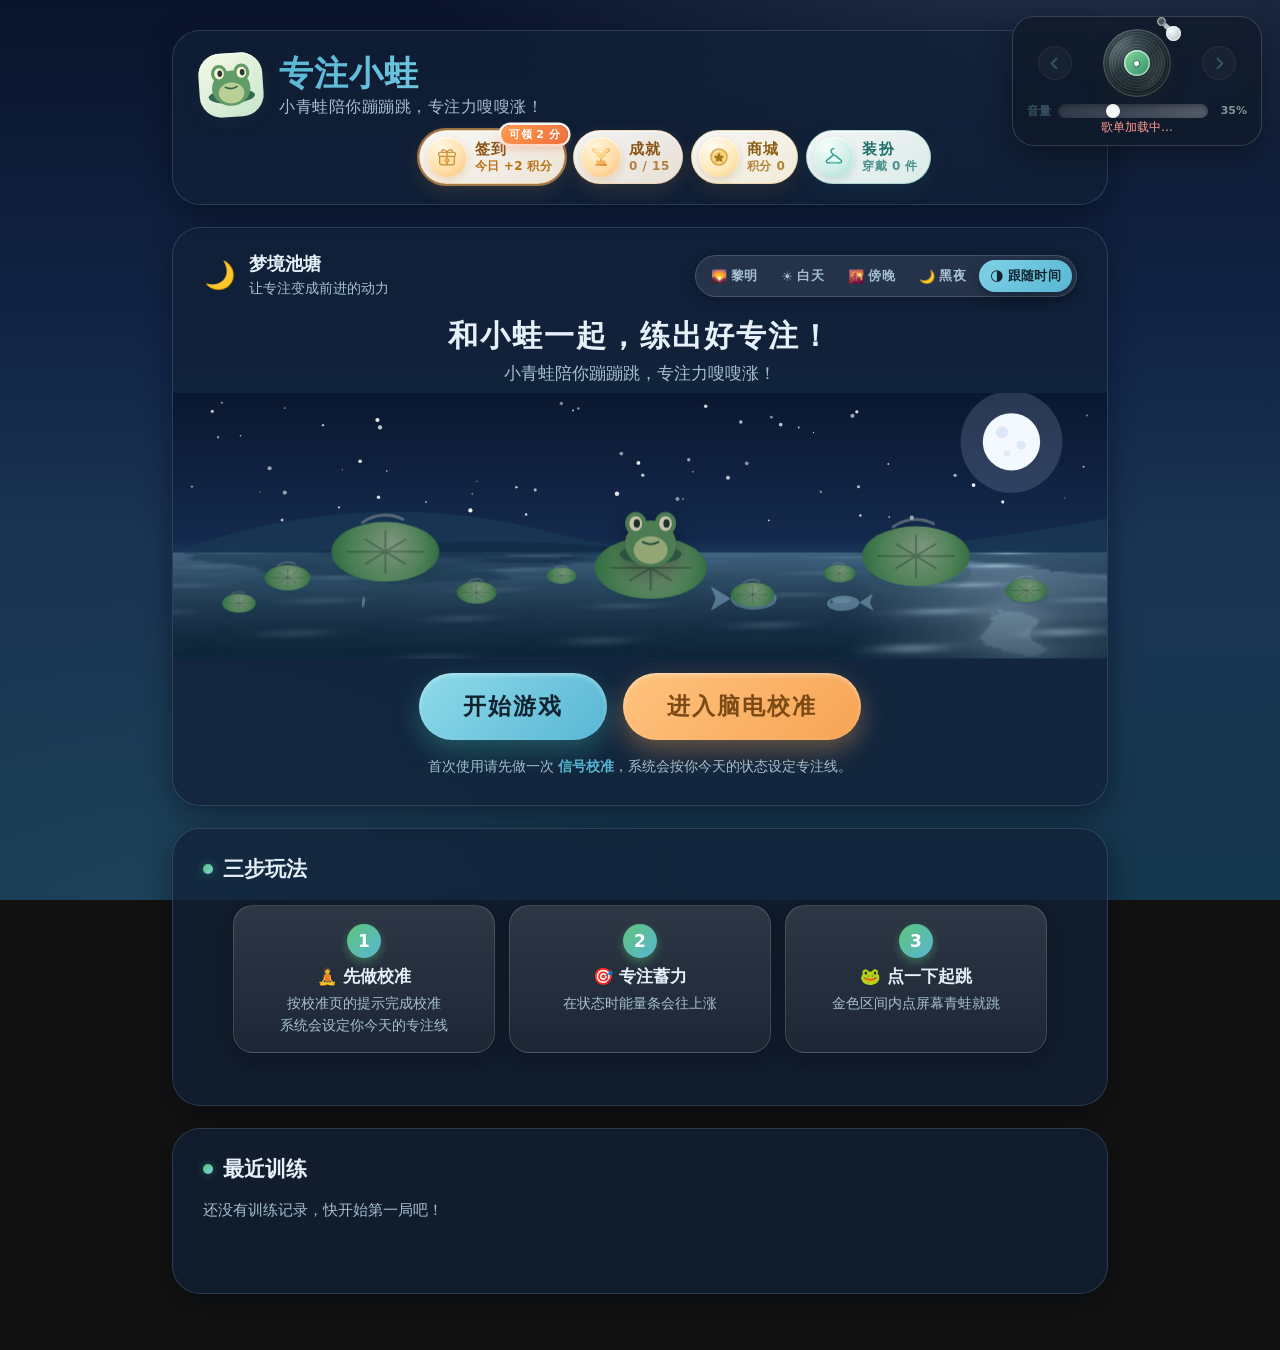
==== commit dc85a579: "feat(dressup): 跳跃尾迹改为三层弧形光带，换装颜色实时生效 - 游戏页：沿跳跃弧线记录轨迹绘制三层线条光，头部亮粗、尾部渐隐，落地后残影淡出；替换原锥形拖影" ====
--- a/web/index.html
+++ b/web/index.html
@@ -381,6 +381,9 @@
                  transform="translate(700 152) scale(1.08)"/>
           </g>
 
+          <!-- 星星尾迹：跳跃时由 hero-pond.js 绘制的线条光与星屑，画在青蛙身后 -->
+          <g id="heroTrail" aria-hidden="true"></g>
+
           <!-- 青蛙：由 hero-pond.js 驱动跳跃、荷叶起伏与水花 -->
           <g id="heroFrog" class="hero-frog">
             <!-- 背饰（披风、翅膀、背包）画在身体后面 -->
--- a/web/assets/dressup.css
+++ b/web/assets/dressup.css
@@ -701,3 +701,81 @@
   }
 }
 
+/* ---------- 光效道具的拖尾流光（商店卡片 / 图鉴 / 试戴） ---------- */
+.fx-trail,
+.fx-divine { pointer-events: none; }
+
+/* 星星尾迹：每颗星后面拖一条向后滑出的光尾 + 被甩散的光点 */
+.fx-trail__tail {
+  stroke: currentColor;
+  stroke-width: 3;
+  stroke-linecap: round;
+  opacity: .6;
+  stroke-dasharray: 8 2.5;
+  filter: drop-shadow(0 0 4px currentColor);
+  animation: fx-tail-flow .9s linear infinite;
+}
+.fx-trail__tail--b { stroke-width: 2.4; animation-delay: .22s; }
+.fx-trail__tail--c { stroke-width: 2; animation-delay: .44s; }
+.fx-trail__spark {
+  fill: #fff8e2;
+  transform-box: fill-box;
+  transform-origin: center;
+  filter: drop-shadow(0 0 3px currentColor);
+  animation: fx-spark-drift 2.1s ease-out infinite;
+}
+.fx-trail__spark--b { animation-delay: .45s; }
+.fx-trail__spark--c { animation-delay: .9s; }
+
+@keyframes fx-tail-flow {
+  from { stroke-dashoffset: 0; }
+  to { stroke-dashoffset: -10.5; }
+}
+
+@keyframes fx-spark-drift {
+  0% { opacity: 0; transform: translate(5px, 3px) scale(.4); }
+  25% { opacity: 1; }
+  100% { opacity: 0; transform: translate(-8px, 6px) scale(1.1); }
+}
+
+/* 守护神光焰：光圈呼吸 + 沿身侧向上流动的火焰段 */
+.fx-divine__ring {
+  stroke: #ffd166;
+  stroke-width: 2.4;
+  filter: drop-shadow(0 0 4px rgba(255, 209, 102, .85));
+  animation: fx-ring-breathe 2.8s ease-in-out infinite;
+}
+.fx-divine__flame {
+  stroke: #ffcf6b;
+  stroke-width: 3.4;
+  stroke-linecap: round;
+  stroke-dasharray: 13 30;
+  filter: drop-shadow(0 0 4px rgba(255, 180, 71, .9));
+  animation: fx-flame-rise 1.7s linear infinite;
+}
+.fx-divine__flame--r { animation-delay: .55s; }
+.fx-divine__dot {
+  fill: #fff6d6;
+  transform-box: fill-box;
+  transform-origin: center;
+  filter: drop-shadow(0 0 4px rgba(255, 209, 102, .95));
+  animation: fx-spark-drift 2.4s ease-out infinite;
+}
+.fx-divine__dot--b { animation-delay: .8s; }
+
+@keyframes fx-flame-rise {
+  to { stroke-dashoffset: -43; }
+}
+@keyframes fx-ring-breathe {
+  0%, 100% { opacity: .35; stroke-width: 1.8; }
+  50% { opacity: .95; stroke-width: 3; }
+}
+
+@media (prefers-reduced-motion: reduce) {
+  .fx-trail__tail,
+  .fx-trail__spark,
+  .fx-divine__ring,
+  .fx-divine__flame,
+  .fx-divine__dot { animation: none; opacity: .75; }
+}
+
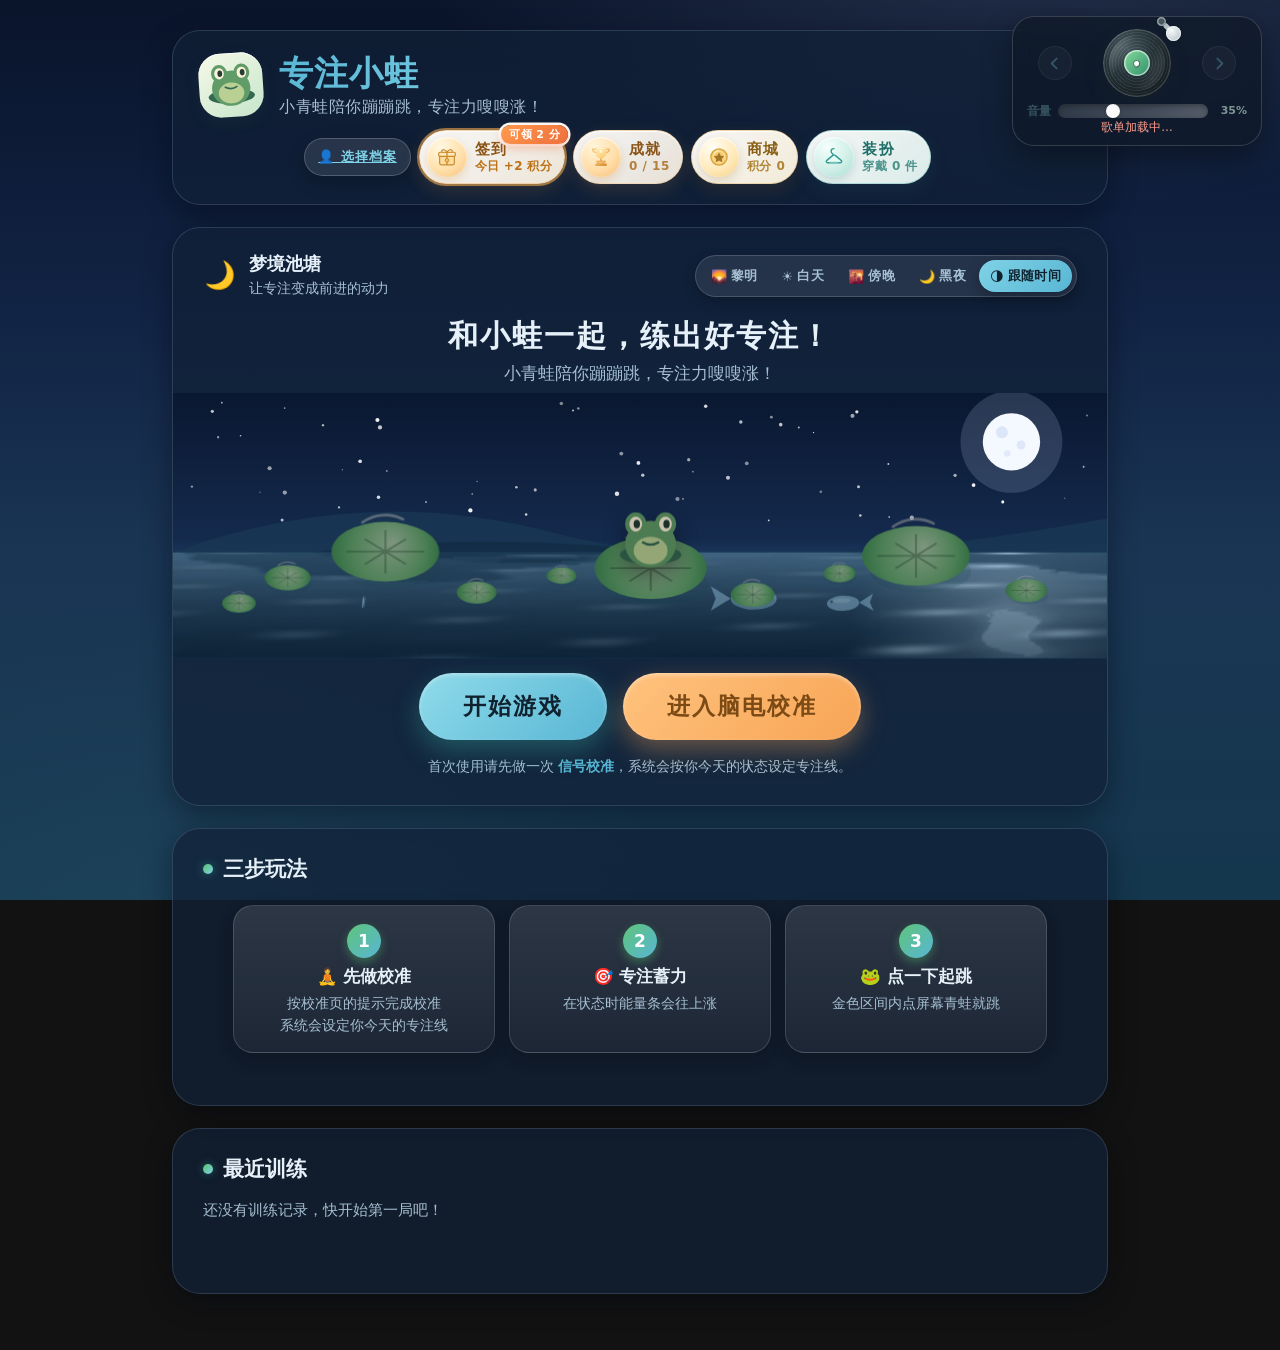
==== commit a729df99: "feat(storage): 增加本地多用户档案与 SQLite 存储 (v1.8.1)" ====
--- a/web/index.html
+++ b/web/index.html
@@ -154,6 +154,7 @@
       </div>
       <!-- 右侧入口：签到居左，成就其次，商城居中，装扮占最右侧 -->
       <div class="hero-entries">
+        <a class="btn btn-ghost" id="profile-entry" href="profiles.html" title="切换个人档案" style="padding:9px 13px;font-size:13px">👤 <span id="profile-entry-name">选择档案</span></a>
         <div id="checkin-entry" class="checkin-entry"></div>
         <div id="achievement-entry" class="ach-entry"></div>
         <div id="shop-entry" class="shop-entry"></div>
@@ -478,6 +479,7 @@
   </div>
 
   <script src="assets/api.js"></script>
+  <script src="assets/profile-bridge.js"></script>
   <script src="assets/achievements.js"></script>
   <script>
     DeveloperTools.disable();
@@ -487,6 +489,22 @@
     });
 
     const btnStart = document.getElementById("btn-start");
+
+    function renderProfileEntry() {
+      const p = window.Profile && Profile.active();
+      const el = document.getElementById("profile-entry-name");
+      if (el) el.textContent = p ? p.nickname : "选择档案";
+      const link = document.getElementById("profile-entry");
+      if (link) link.setAttribute("aria-label", p ? "当前档案 " + p.nickname + "，点击切换" : "选择个人档案");
+    }
+    renderProfileEntry();
+    window.addEventListener("bf:profile", renderProfileEntry);
+
+    function ensureProfile(next) {
+      if (Profile.userId()) return true;
+      location.href = "profiles.html?next=" + encodeURIComponent(next);
+      return false;
+    }
 
     // 校准只在 1 小时内有效：过期需重新校准，页面上的提示实时刷新
     const defaultCalibStatus = document.getElementById("calib-status").innerHTML;
@@ -541,6 +559,7 @@
     }
 
     function openDurationDialog() {
+      if (!ensureProfile("index.html?pick=1")) return;
       // 每次点击都重新校验有效期（页面可能停留很久才点开始）
       const info = Store.playerCalibInfo();
       if (!info.calib) {
@@ -600,6 +619,7 @@
 
     btnStart.addEventListener("click", openDurationDialog);
     document.getElementById("btn-calib").addEventListener("click", () => {
+      if (!ensureProfile("calibrate.html")) return;
       location.href = "calibrate.html";
     });
     const developerKeys = [
@@ -631,7 +651,9 @@
         for (const report of reports) {
           const link = document.createElement("a");
           link.className = "stat";
-          link.href = "report.html?id=" + encodeURIComponent(report.session_id);
+          const uid = Profile.userId();
+          link.href = "report.html?id=" + encodeURIComponent(report.session_id)
+            + (uid ? "&user_id=" + encodeURIComponent(uid) : "");
           const source = document.createElement("div");
           source.className = "label";
           source.textContent = describeSignal(report.source);
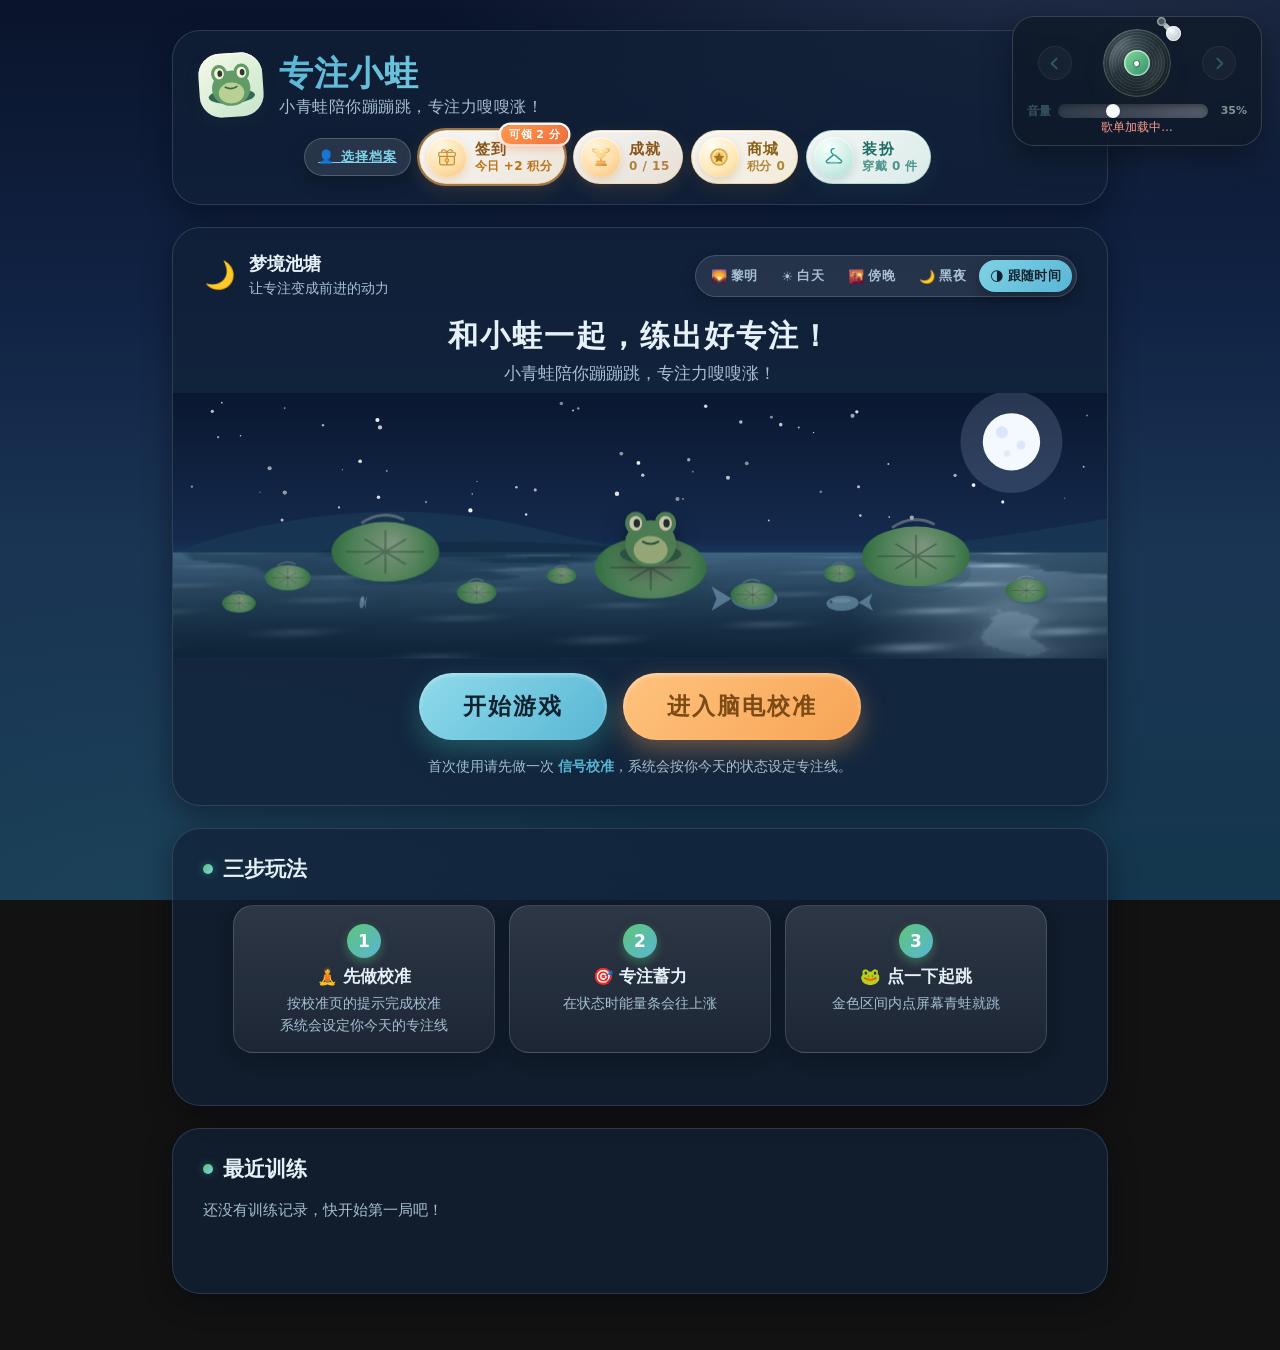
==== commit ccec0755: "feat(calibration): 增加每日游戏化校准与双基线 (v1.8.2)" ====
--- a/web/index.html
+++ b/web/index.html
@@ -506,7 +506,7 @@
       return false;
     }
 
-    // 校准只在 1 小时内有效：过期需重新校准，页面上的提示实时刷新
+    // 每日校准：同一天、同一设备可复用，换设备/跨日/超时需重校
     const defaultCalibStatus = document.getElementById("calib-status").innerHTML;
     function renderCalibStatus() {
       const el = document.getElementById("calib-status");
@@ -514,9 +514,9 @@
       const info = Store.playerCalibInfo();
       if (info.calib) {
         const min = Math.max(1, Math.ceil(info.remainMs / 60000));
-        el.innerHTML = `校准基线有效，剩余约 <strong>${min} 分钟</strong>，期间刷新或关闭页面都无需重新校准`;
+        el.innerHTML = `今日校准有效，剩余约 <strong>${min} 分钟</strong>；同一天、同一设备可连续使用`;
       } else if (info.expired) {
-        el.innerHTML = `校准已超过 <strong>1 小时</strong>，请重新校准后再开始`;
+        el.innerHTML = `今日校准需要重做，请重新校准后再开始`;
       } else {
         el.innerHTML = defaultCalibStatus;
       }
@@ -564,8 +564,8 @@
       const info = Store.playerCalibInfo();
       if (!info.calib) {
         if (info.expired) {
-          toast("校准已超过 1 小时，需要重新校准");
-          location.href = "calibrate.html?reason=expired";
+          toast("今天的校准需要重新做一次");
+          location.href = "calibrate.html?reason=daily";
         } else {
           toast("先建立专注基线吧！");
           location.href = "calibrate.html";
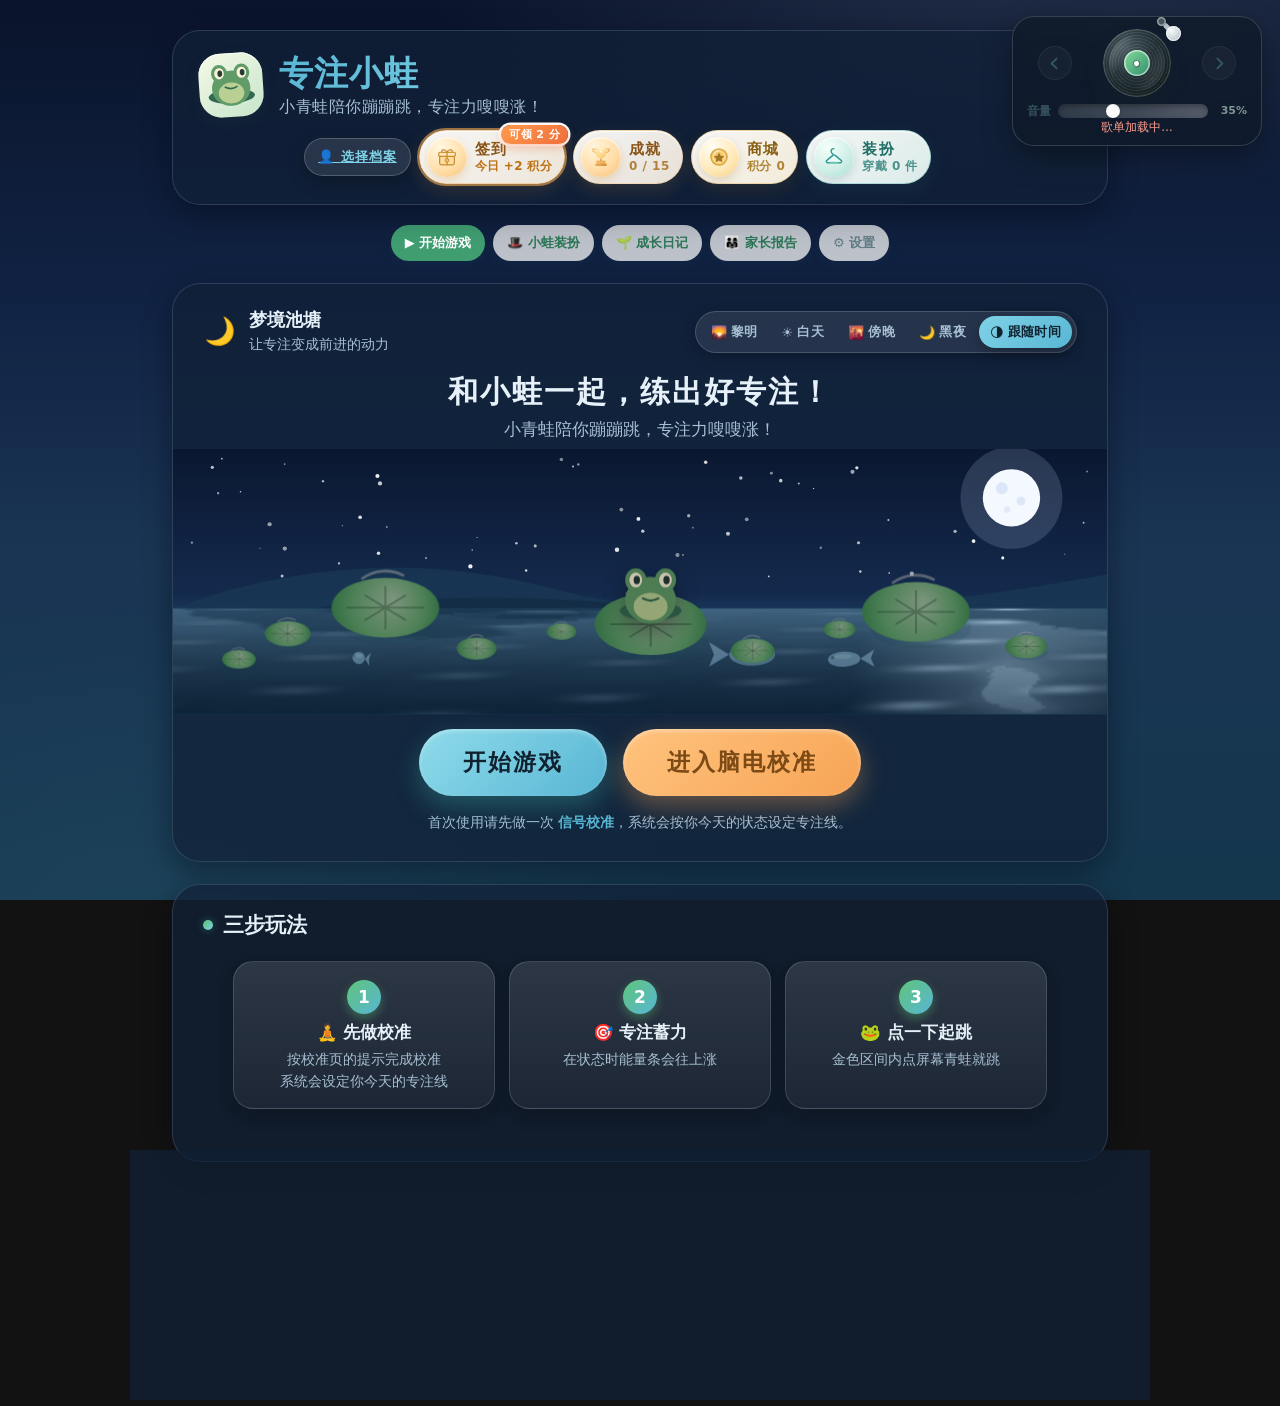
==== commit 9ff66d1e: "feat(growth): 增加儿童成长日记、家长中心与个人报告 (v1.9.0)" ====
--- a/web/index.html
+++ b/web/index.html
@@ -11,6 +11,7 @@
   <link rel="stylesheet" href="assets/dressup.css">
   <link rel="stylesheet" href="assets/shop.css">
   <link rel="stylesheet" href="assets/checkin.css">
+  <link rel="stylesheet" href="assets/growth.css">
   <script src="assets/sky.js"></script>
   <style>
     .logo-badge--frog {
@@ -57,6 +58,9 @@
     .step .t { font-weight: 800; font-size: 16.5px; }
     .step .d { color: var(--ink-soft); font-size: 13.5px; margin-top: 5px; line-height: 1.6; }
     @media (max-width: 700px) { .steps { grid-template-columns: 1fr; } }
+    .home-growth-nav { justify-content: center; margin-top: -2px; }
+    .home-growth-nav .growth-link { border: 0; cursor: pointer; font-family: inherit; }
+    .home-growth-nav .growth-link--primary { color: #fff; }
 
     /* ---- 时长选择弹窗 ---- */
     .duration-mask {
@@ -161,6 +165,14 @@
         <div id="dressup-entry" class="dress-entry"></div>
       </div>
     </div>
+
+    <nav class="growth-nav home-growth-nav" aria-label="主要功能">
+      <button type="button" class="growth-link growth-link--primary" onclick="document.getElementById('btn-start').click()">▶ 开始游戏</button>
+      <button type="button" class="growth-link" onclick="window.DressUp && window.DressUp.open()">🎩 小蛙装扮</button>
+      <a class="growth-link" href="growth.html">🌱 成长日记</a>
+      <a class="growth-link" href="parent.html">👨‍👩‍👧 家长报告</a>
+      <a class="growth-link growth-link--ghost" href="settings.html">⚙ 设置</a>
+    </nav>
 
     <!-- 英雄区 -->
     <div class="card hero-card">
--- a/web/assets/growth.css
+++ b/web/assets/growth.css
@@ -0,0 +1,527 @@
+/* v1.9.0 成长中心：儿童日记 / 家长报告 / 历史详情 */
+:root {
+  --growth-ink: #23464f;
+  --growth-soft: #607b83;
+  --growth-green: #3f9d70;
+  --growth-green-deep: #2b7555;
+  --growth-mint: #e5f5ea;
+  --growth-cream: #fffaf0;
+  --growth-line: rgba(47, 110, 128, .14);
+  --growth-shadow: 0 12px 34px rgba(47, 110, 128, .12);
+}
+
+.growth-page {
+  width: 100%;
+  max-width: 1180px;
+  margin: 0 auto;
+  padding: 24px 22px 64px;
+  position: relative;
+  z-index: 1;
+}
+
+.growth-top {
+  display: flex;
+  align-items: center;
+  justify-content: space-between;
+  gap: 16px;
+  flex-wrap: wrap;
+  margin-bottom: 18px;
+}
+
+.growth-brand {
+  display: flex;
+  align-items: center;
+  gap: 12px;
+}
+
+.growth-brand .frog-dot {
+  width: 52px;
+  height: 52px;
+  border-radius: 18px;
+  display: grid;
+  place-items: center;
+  background: linear-gradient(145deg, #f6f9e8, #bfe6c6);
+  box-shadow: inset 0 1px 0 rgba(255,255,255,.9), 0 6px 16px rgba(47,110,128,.12);
+  font-size: 27px;
+}
+
+.growth-brand h1 {
+  font-size: clamp(22px, 3vw, 34px);
+  line-height: 1.2;
+  letter-spacing: 1px;
+}
+
+.growth-brand p {
+  color: var(--growth-soft);
+  font-size: 13px;
+  margin-top: 4px;
+}
+
+.growth-nav {
+  display: flex;
+  gap: 8px;
+  align-items: center;
+  flex-wrap: wrap;
+}
+
+.growth-link {
+  color: var(--growth-green-deep);
+  text-decoration: none;
+  font-weight: 800;
+  font-size: 13px;
+  padding: 9px 14px;
+  border-radius: 999px;
+  background: rgba(255,255,255,.72);
+  border: 1px solid rgba(255,255,255,.9);
+  box-shadow: 0 4px 12px rgba(47,110,128,.08);
+  transition: transform .15s, background .15s;
+}
+
+.growth-link:hover { transform: translateY(-1px); background: #fff; }
+.growth-link--primary { background: var(--growth-green); color: #fff; border-color: transparent; }
+.growth-link--ghost { color: var(--growth-soft); }
+
+.growth-card {
+  background: rgba(255,255,255,.88);
+  border: 1px solid rgba(255,255,255,.9);
+  border-radius: 26px;
+  box-shadow: var(--growth-shadow);
+  padding: 22px 24px;
+  backdrop-filter: blur(12px);
+  -webkit-backdrop-filter: blur(12px);
+}
+
+.growth-card + .growth-card { margin-top: 16px; }
+
+.growth-hero {
+  display: grid;
+  grid-template-columns: minmax(0, 1.35fr) minmax(250px, .65fr);
+  gap: 16px;
+  align-items: stretch;
+}
+
+.growth-hero__main {
+  background: linear-gradient(135deg, #f7fff9 0%, #e8f7ec 58%, #fff6df 100%);
+  border: 1px solid rgba(255,255,255,.95);
+  border-radius: 30px;
+  padding: 28px 30px;
+  position: relative;
+  overflow: hidden;
+  box-shadow: var(--growth-shadow);
+}
+
+.growth-hero__main::after {
+  content: "";
+  position: absolute;
+  width: 210px;
+  height: 210px;
+  border-radius: 50%;
+  right: -54px;
+  bottom: -96px;
+  background: radial-gradient(circle at center, rgba(155,224,166,.45), rgba(155,224,166,0));
+}
+
+.growth-hero__main h2 {
+  font-size: clamp(22px, 3vw, 30px);
+  line-height: 1.35;
+  margin: 12px 0 8px;
+  letter-spacing: 1px;
+}
+
+.growth-hero__main p { color: var(--growth-soft); line-height: 1.7; font-size: 14px; max-width: 620px; }
+
+.growth-kicker {
+  display: inline-flex;
+  align-items: center;
+  gap: 6px;
+  color: var(--growth-green-deep);
+  background: rgba(255,255,255,.75);
+  border-radius: 999px;
+  padding: 6px 11px;
+  font-size: 12px;
+  font-weight: 800;
+  letter-spacing: .4px;
+}
+
+.growth-frog-scene {
+  display: flex;
+  align-items: center;
+  justify-content: center;
+  min-height: 190px;
+  border-radius: 28px;
+  background: linear-gradient(180deg, #d9f3f8 0%, #c2e9df 55%, #8fcdb0 56%, #6cb795 100%);
+  position: relative;
+  overflow: hidden;
+  border: 1px solid rgba(255,255,255,.85);
+  box-shadow: var(--growth-shadow);
+}
+
+.growth-frog-scene .sun {
+  position: absolute;
+  width: 58px;
+  height: 58px;
+  border-radius: 50%;
+  top: 22px;
+  right: 28px;
+  background: radial-gradient(circle at 35% 35%, #fff6bd, #ffd17d);
+  box-shadow: 0 0 30px rgba(255,209,125,.55);
+}
+
+.growth-frog-scene .lily {
+  position: absolute;
+  width: 110px;
+  height: 28px;
+  border-radius: 50%;
+  background: linear-gradient(180deg, #9be2a2, #4fae6a);
+  bottom: 38px;
+  left: 50%;
+  transform: translateX(-50%);
+  box-shadow: 0 8px 14px rgba(35,88,71,.18);
+}
+
+.growth-frog-scene .frog-emoji {
+  position: relative;
+  z-index: 1;
+  font-size: 74px;
+  transform: translateY(-12px);
+  filter: drop-shadow(0 8px 8px rgba(35,88,71,.16));
+}
+
+.growth-frog-scene .ripple {
+  position: absolute;
+  border: 1.5px solid rgba(255,255,255,.45);
+  border-radius: 50%;
+  width: 170px;
+  height: 54px;
+  bottom: 20px;
+  left: 50%;
+  transform: translateX(-50%);
+}
+
+.growth-stats {
+  display: grid;
+  grid-template-columns: repeat(4, minmax(0, 1fr));
+  gap: 12px;
+  margin-top: 16px;
+}
+
+.growth-stat {
+  background: rgba(255,255,255,.92);
+  border: 1px solid rgba(255,255,255,.95);
+  border-radius: 20px;
+  padding: 15px 16px;
+  box-shadow: 0 6px 16px rgba(47,110,128,.08);
+}
+
+.growth-stat .label { color: var(--growth-soft); font-size: 12px; font-weight: 700; }
+.growth-stat .value { margin-top: 5px; font-size: 25px; font-weight: 900; color: var(--growth-ink); line-height: 1.1; }
+.growth-stat .sub { color: var(--growth-soft); font-size: 11px; margin-top: 4px; }
+
+.growth-section-head {
+  display: flex;
+  align-items: flex-end;
+  justify-content: space-between;
+  gap: 12px;
+  margin-bottom: 12px;
+  flex-wrap: wrap;
+}
+
+.growth-section-head h3 { font-size: 18px; letter-spacing: .3px; }
+.growth-section-head p { color: var(--growth-soft); font-size: 12px; line-height: 1.5; }
+
+.growth-week {
+  display: grid;
+  grid-template-columns: repeat(7, minmax(0, 1fr));
+  gap: 7px;
+}
+
+.growth-day {
+  padding: 10px 5px;
+  min-height: 72px;
+  border-radius: 15px;
+  text-align: center;
+  background: #f6fbf6;
+  border: 1px solid rgba(47,110,128,.07);
+  display: flex;
+  flex-direction: column;
+  justify-content: space-between;
+  gap: 6px;
+}
+
+.growth-day.has-data { background: linear-gradient(180deg, #ecfaf0, #d8f2df); border-color: rgba(63,157,112,.16); }
+.growth-day .dow { font-size: 10px; color: var(--growth-soft); }
+.growth-day .date { font-size: 12px; font-weight: 800; }
+.growth-day .dot { font-size: 15px; line-height: 1; min-height: 17px; }
+.growth-day .mins { font-size: 10px; color: var(--growth-green-deep); font-weight: 800; }
+
+.growth-recent-list, .growth-collection {
+  display: grid;
+  gap: 8px;
+}
+
+.growth-row {
+  display: flex;
+  align-items: center;
+  gap: 10px;
+  padding: 10px 12px;
+  border-radius: 14px;
+  background: rgba(248,252,249,.88);
+  border: 1px solid rgba(47,110,128,.07);
+  font-size: 13px;
+}
+
+.growth-row .main { flex: 1; min-width: 0; }
+.growth-row .main strong { display: block; font-size: 13px; }
+.growth-row .main small { color: var(--growth-soft); font-size: 11px; }
+.growth-row .tail { color: var(--growth-soft); font-size: 11px; text-align: right; white-space: nowrap; }
+
+.growth-collection-grid {
+  display: grid;
+  grid-template-columns: repeat(2, minmax(0, 1fr));
+  gap: 16px;
+}
+
+.growth-tags { display: flex; flex-wrap: wrap; gap: 7px; }
+.growth-tag {
+  display: inline-flex;
+  align-items: center;
+  gap: 5px;
+  border-radius: 999px;
+  padding: 6px 10px;
+  font-size: 12px;
+  font-weight: 800;
+  color: #2b7555;
+  background: #eaf8ee;
+  border: 1px solid #d0eed9;
+}
+.growth-tag--locked { color: #83979c; background: #f4f7f7; border-color: #e4ebeb; font-weight: 600; }
+.growth-tag--milestone { color: #865d1f; background: #fff6e4; border-color: #f2e1be; }
+
+.growth-empty {
+  padding: 26px 18px;
+  border-radius: 18px;
+  text-align: center;
+  background: rgba(246,251,247,.84);
+  border: 1px dashed rgba(47,110,128,.18);
+  color: var(--growth-soft);
+  line-height: 1.7;
+  font-size: 13px;
+}
+.growth-empty strong { display: block; color: var(--growth-ink); margin-bottom: 4px; font-size: 15px; }
+
+/* ---------- 家长中心 ---------- */
+.parent-toolbar {
+  display: flex;
+  align-items: center;
+  justify-content: space-between;
+  gap: 12px;
+  flex-wrap: wrap;
+  padding: 13px 16px;
+  border-radius: 18px;
+  background: rgba(255,255,255,.82);
+  border: 1px solid rgba(255,255,255,.92);
+  box-shadow: var(--growth-shadow);
+  margin-bottom: 14px;
+}
+
+.parent-range { display: flex; gap: 6px; flex-wrap: wrap; }
+.parent-range button, .parent-date button, .parent-export button, .parent-gate button {
+  font-family: inherit;
+  border: 1px solid rgba(47,110,128,.14);
+  background: rgba(255,255,255,.84);
+  color: var(--growth-ink);
+  border-radius: 999px;
+  padding: 8px 12px;
+  font-size: 12px;
+  font-weight: 800;
+  cursor: pointer;
+}
+.parent-range button[aria-pressed="true"] { background: var(--growth-green); color: #fff; border-color: transparent; }
+.parent-range button:hover, .parent-export button:hover { border-color: rgba(63,157,112,.4); }
+.parent-date { display: flex; align-items: center; gap: 5px; flex-wrap: wrap; font-size: 11px; color: var(--growth-soft); }
+.parent-date input {
+  font-family: inherit;
+  border: 1px solid rgba(47,110,128,.16);
+  border-radius: 10px;
+  padding: 6px 7px;
+  background: #fff;
+  color: var(--growth-ink);
+  font-size: 11px;
+}
+.parent-toolbar .status { color: var(--growth-soft); font-size: 11px; min-height: 16px; }
+
+.parent-gate {
+  position: fixed;
+  inset: 0;
+  z-index: 80;
+  display: grid;
+  place-items: center;
+  padding: 20px;
+  background: rgba(35,70,79,.38);
+  backdrop-filter: blur(7px);
+}
+.parent-gate__card {
+  width: min(470px, 100%);
+  border-radius: 26px;
+  padding: 28px;
+  background: #fffdf8;
+  box-shadow: 0 24px 70px rgba(35,70,79,.24);
+  text-align: center;
+}
+.parent-gate__card .icon { font-size: 42px; }
+.parent-gate__card h2 { margin: 10px 0 8px; font-size: 22px; }
+.parent-gate__card p { color: var(--growth-soft); line-height: 1.7; font-size: 13px; }
+.parent-gate__card button { margin-top: 18px; background: var(--growth-green); color: #fff; border: 0; padding: 11px 20px; }
+.parent-gate__note { margin-top: 12px; font-size: 10px; color: #8aa0a6; }
+
+.parent-grid {
+  display: grid;
+  grid-template-columns: repeat(4, minmax(0, 1fr));
+  gap: 10px;
+}
+.parent-kpi {
+  background: rgba(255,255,255,.9);
+  border: 1px solid rgba(255,255,255,.95);
+  border-radius: 18px;
+  padding: 14px;
+  box-shadow: 0 5px 14px rgba(47,110,128,.07);
+}
+.parent-kpi .label { font-size: 11px; color: var(--growth-soft); font-weight: 700; }
+.parent-kpi .value { margin-top: 5px; font-size: 23px; font-weight: 900; line-height: 1.1; }
+.parent-kpi .hint { margin-top: 4px; color: #82969b; font-size: 10px; line-height: 1.4; }
+
+.parent-columns { display: grid; grid-template-columns: 1fr 1fr; gap: 16px; }
+.parent-panel-title { display: flex; justify-content: space-between; align-items: baseline; gap: 8px; margin-bottom: 10px; }
+.parent-panel-title h3 { font-size: 16px; }
+.parent-panel-title span { font-size: 11px; color: var(--growth-soft); }
+
+.parent-table { width: 100%; border-collapse: collapse; font-size: 12px; }
+.parent-table th, .parent-table td { padding: 8px 7px; text-align: left; border-bottom: 1px solid var(--growth-line); vertical-align: top; }
+.parent-table th { color: var(--growth-soft); font-size: 10px; font-weight: 800; white-space: nowrap; }
+.parent-table td.numeric { font-variant-numeric: tabular-nums; }
+.parent-table tr:last-child td { border-bottom: 0; }
+.parent-table .muted { color: var(--growth-soft); }
+.parent-table .linkish { color: var(--growth-green-deep); font-weight: 800; text-decoration: none; white-space: nowrap; }
+.parent-table .linkish:hover { text-decoration: underline; }
+
+.growth-badge {
+  display: inline-block;
+  border-radius: 999px;
+  padding: 2px 7px;
+  font-size: 10px;
+  font-weight: 800;
+  background: #eef5f1;
+  color: #4b7560;
+  white-space: nowrap;
+}
+.growth-badge--formal_game { background: #e5f6ea; color: #2d7754; }
+.growth-badge--assessment { background: #e8effb; color: #4c63a5; }
+.growth-badge--assessment_simulation, .growth-badge--simulation,
+.growth-badge--replay { background: #fff2df; color: #9a6a24; }
+.growth-badge--low { background: #fdf0e1; color: #a66a20; }
+
+.chart-shell { position: relative; min-height: 210px; }
+.chart-shell canvas { width: 100%; height: 220px; display: block; }
+.chart-shell--small canvas { height: 170px; }
+.chart-caption { color: var(--growth-soft); font-size: 11px; line-height: 1.6; margin-top: 4px; }
+
+.chart-grid { display: grid; grid-template-columns: 1fr 1fr; gap: 16px; }
+.chart-box { background: rgba(255,255,255,.9); border: 1px solid rgba(255,255,255,.95); border-radius: 20px; padding: 15px; box-shadow: 0 5px 16px rgba(47,110,128,.07); min-width: 0; }
+.chart-box h4 { font-size: 13px; margin-bottom: 6px; }
+.chart-box .chart-shell { min-height: 184px; }
+.chart-box canvas { height: 190px; }
+
+.metric-tabs { display: flex; gap: 5px; flex-wrap: wrap; margin: 3px 0 6px; }
+.metric-tabs button { border: 1px solid rgba(47,110,128,.14); background: #fff; color: var(--growth-soft); border-radius: 999px; padding: 5px 9px; font-family: inherit; font-size: 10px; font-weight: 800; cursor: pointer; }
+.metric-tabs button[aria-pressed="true"] { background: #e7f6ec; color: var(--growth-green-deep); border-color: #c8e9d3; }
+
+details.growth-details { border-top: 1px solid var(--growth-line); padding-top: 10px; margin-top: 12px; }
+details.growth-details summary { cursor: pointer; font-size: 12px; font-weight: 800; color: var(--growth-green-deep); list-style: none; }
+details.growth-details summary::-webkit-details-marker { display: none; }
+details.growth-details summary::before { content: "▸ "; }
+details.growth-details[open] summary::before { content: "▾ "; }
+details.growth-details .inside { padding-top: 10px; }
+
+.definition-list { display: grid; gap: 6px; font-size: 11px; color: var(--growth-soft); line-height: 1.55; }
+.definition-list b { color: var(--growth-ink); }
+
+.parent-export { display: flex; gap: 6px; flex-wrap: wrap; }
+.parent-export button { border-radius: 12px; padding: 8px 11px; }
+.parent-export button:disabled { opacity: .5; cursor: wait; }
+.export-status { font-size: 11px; color: var(--growth-soft); min-height: 18px; margin-top: 8px; line-height: 1.5; }
+.export-status.error { color: #b24e3f; }
+
+.parent-foot { color: var(--growth-soft); font-size: 10px; line-height: 1.8; padding: 16px 4px 0; }
+.parent-foot a { color: var(--growth-green-deep); }
+
+/* 历史详情 */
+.detail-grid { display: grid; grid-template-columns: repeat(4, minmax(0, 1fr)); gap: 10px; }
+.detail-item { background: #f7fbf8; border: 1px solid var(--growth-line); border-radius: 14px; padding: 11px; }
+.detail-item .label { font-size: 10px; color: var(--growth-soft); }
+.detail-item .value { font-size: 17px; font-weight: 900; margin-top: 3px; }
+.detail-item .sub { font-size: 10px; color: var(--growth-soft); margin-top: 3px; }
+.diag-list { display: grid; gap: 7px; }
+.diag-item { padding: 9px 11px; border-radius: 12px; background: #fff8e9; border: 1px solid #f1e4c9; font-size: 12px; line-height: 1.55; }
+.diag-item strong { display: block; color: #7c5a22; margin-bottom: 2px; }
+.rounds-table { font-size: 10px; }
+.rounds-table td, .rounds-table th { padding: 6px 5px; }
+.rounds-table td { white-space: nowrap; }
+
+@media (max-width: 900px) {
+  .growth-hero { grid-template-columns: 1fr; }
+  .growth-frog-scene { min-height: 150px; }
+  .growth-stats { grid-template-columns: repeat(2, minmax(0, 1fr)); }
+  .parent-grid { grid-template-columns: repeat(2, minmax(0, 1fr)); }
+  .parent-columns, .chart-grid, .growth-collection-grid { grid-template-columns: 1fr; }
+  .detail-grid { grid-template-columns: repeat(2, minmax(0, 1fr)); }
+}
+
+@media (max-width: 600px) {
+  .growth-page { padding: 16px 13px 46px; }
+  .growth-card { padding: 17px 15px; border-radius: 20px; }
+  .growth-hero__main { padding: 22px 19px; border-radius: 22px; }
+  .growth-brand h1 { font-size: 22px; }
+  .growth-brand .frog-dot { width: 42px; height: 42px; font-size: 22px; border-radius: 14px; }
+  .growth-week { gap: 4px; }
+  .growth-day { min-height: 64px; padding: 8px 2px; border-radius: 11px; }
+  .growth-day .mins { font-size: 9px; }
+  .parent-grid { grid-template-columns: 1fr 1fr; }
+  .parent-kpi .value { font-size: 19px; }
+  .parent-toolbar { padding: 11px; }
+  .parent-date { width: 100%; }
+  .parent-date input { flex: 1; min-width: 0; }
+  .chart-shell canvas { height: 190px; }
+  .parent-table { font-size: 11px; }
+  .parent-table th, .parent-table td { padding: 7px 4px; }
+}
+
+@media print {
+  body { background: #fff; }
+  .growth-nav, .parent-toolbar, .parent-export, .parent-gate, .growth-link { display: none !important; }
+  .growth-card, .chart-box { box-shadow: none; break-inside: avoid; }
+}
+
+/* 页面在夜晚天空主题下仍使用浅色成长卡片：卡片内文字必须保持深色，
+   不能继承 body 的夜间浅色 --ink。 */
+.growth-card,
+.growth-hero__main,
+.growth-stat,
+.growth-day,
+.growth-row,
+.growth-empty,
+.chart-box,
+.parent-toolbar,
+.parent-kpi,
+.detail-item,
+.parent-gate__card { color: var(--growth-ink); }
+
+.growth-card h1, .growth-card h2, .growth-card h3, .growth-card h4,
+.growth-hero__main h2, .growth-hero__main h3,
+.growth-section-head h3, .parent-panel-title h3,
+.chart-box h4, .growth-day .date, .growth-row .main strong,
+.parent-kpi .value, .parent-kpi .label, .detail-item .value,
+.parent-gate__card h2 { color: var(--growth-ink); }
+
+.growth-day .dow, .growth-day .mins { color: var(--growth-soft); }
+.growth-hero__main p, .growth-section-head p, .chart-caption,
+.parent-kpi .hint, .detail-item .label, .detail-item .sub { color: var(--growth-soft); }
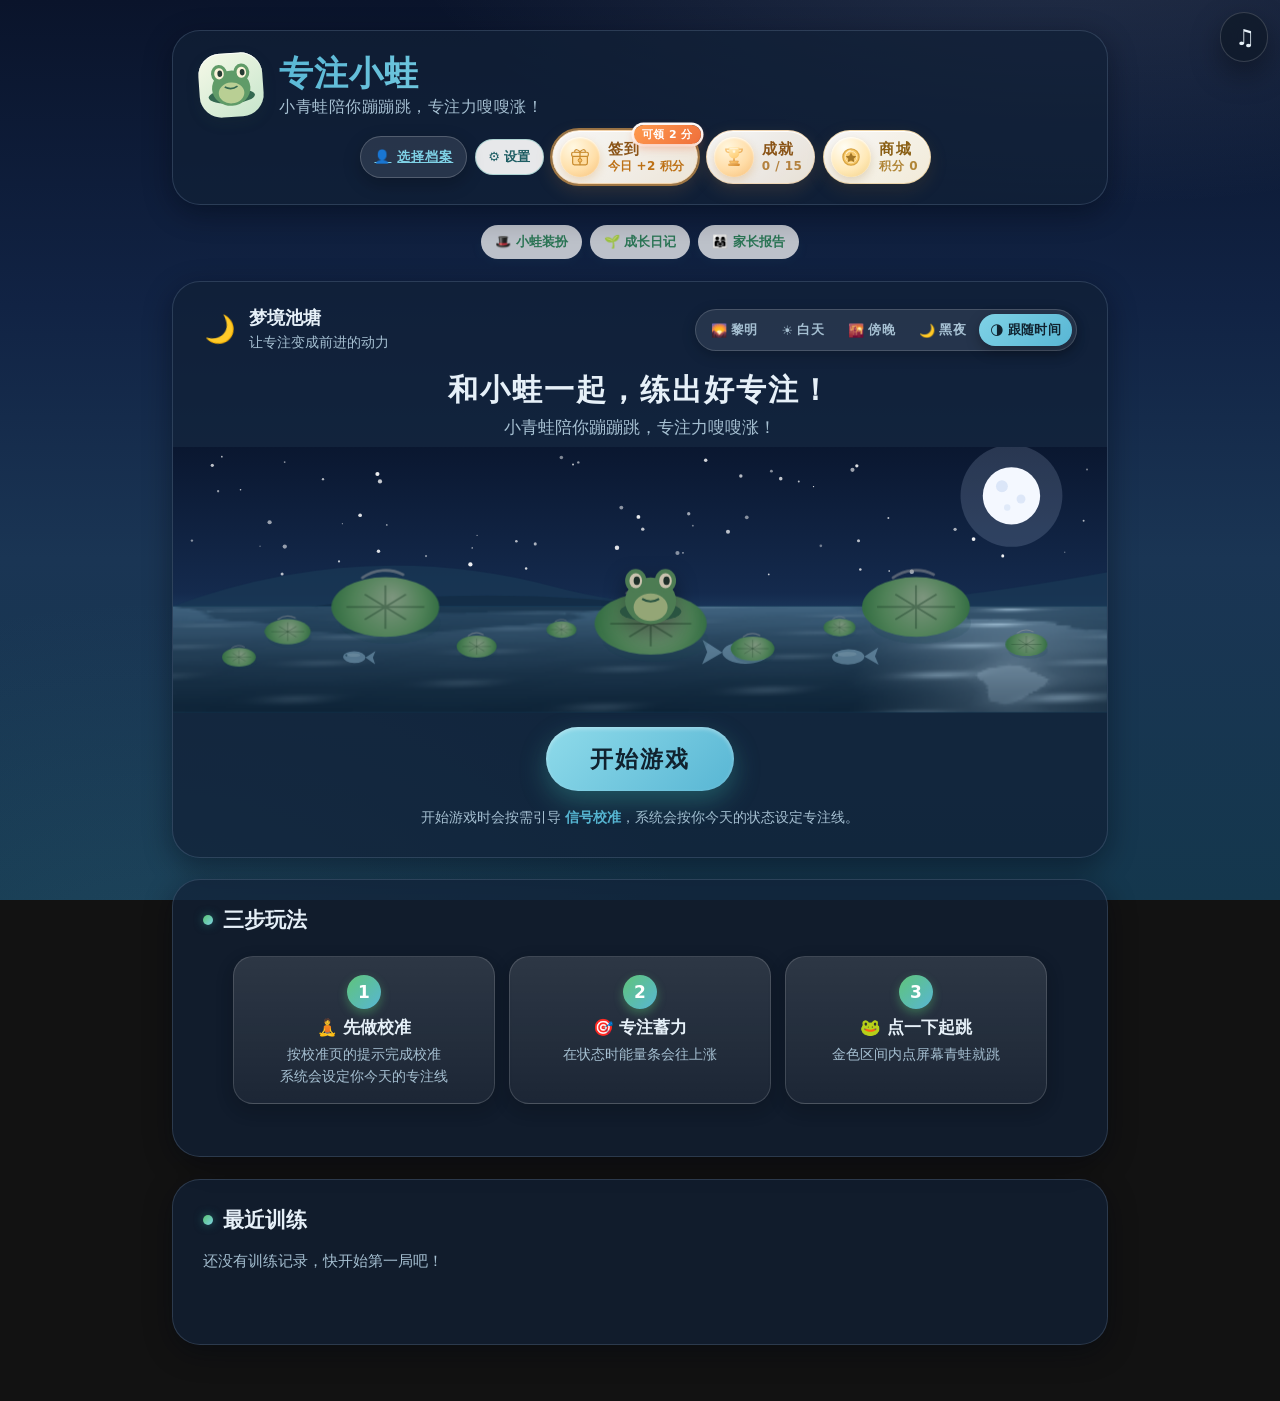
==== commit b6d20e47: "feat(ui): 统一全站布局、导航与按钮规范 (v1.9.2)" ====
--- a/web/index.html
+++ b/web/index.html
@@ -5,6 +5,7 @@
   <meta name="viewport" content="width=device-width, initial-scale=1.0">
   <title>专注小蛙 - 小青蛙陪你蹦蹦跳，专注力嗖嗖涨！</title>
   <link rel="stylesheet" href="assets/style.css">
+  <link rel="stylesheet" href="assets/ui.css">
   <link rel="stylesheet" href="assets/vinyl.css">
   <link rel="stylesheet" href="assets/sky.css">
   <link rel="stylesheet" href="assets/achievements.css">
@@ -59,6 +60,7 @@
     .step .d { color: var(--ink-soft); font-size: 13.5px; margin-top: 5px; line-height: 1.6; }
     @media (max-width: 700px) { .steps { grid-template-columns: 1fr; } }
     .home-growth-nav { justify-content: center; margin-top: -2px; }
+    #settings-entry { color:#1e5d63; background:rgba(255,255,255,.9); border-color:rgba(58,167,160,.32); font-weight:900; }
     .home-growth-nav .growth-link { border: 0; cursor: pointer; font-family: inherit; }
     .home-growth-nav .growth-link--primary { color: #fff; }
 
@@ -159,19 +161,17 @@
       <!-- 右侧入口：签到居左，成就其次，商城居中，装扮占最右侧 -->
       <div class="hero-entries">
         <a class="btn btn-ghost" id="profile-entry" href="profiles.html" title="切换个人档案" style="padding:9px 13px;font-size:13px">👤 <span id="profile-entry-name">选择档案</span></a>
+        <a class="top-link" id="settings-entry" href="settings.html">⚙ 设置</a>
         <div id="checkin-entry" class="checkin-entry"></div>
         <div id="achievement-entry" class="ach-entry"></div>
         <div id="shop-entry" class="shop-entry"></div>
-        <div id="dressup-entry" class="dress-entry"></div>
       </div>
     </div>
 
     <nav class="growth-nav home-growth-nav" aria-label="主要功能">
-      <button type="button" class="growth-link growth-link--primary" onclick="document.getElementById('btn-start').click()">▶ 开始游戏</button>
       <button type="button" class="growth-link" onclick="window.DressUp && window.DressUp.open()">🎩 小蛙装扮</button>
       <a class="growth-link" href="growth.html">🌱 成长日记</a>
       <a class="growth-link" href="parent.html">👨‍👩‍👧 家长报告</a>
-      <a class="growth-link growth-link--ghost" href="settings.html">⚙ 设置</a>
     </nav>
 
     <!-- 英雄区 -->
@@ -415,10 +415,9 @@
       <div style="padding:14px 30px 26px;text-align:center">
         <div class="btn-row">
           <button id="btn-start" class="btn btn-primary">开始游戏</button>
-          <button id="btn-calib" class="btn btn-warm">进入脑电校准</button>
         </div>
         <p class="hint" id="calib-status" style="margin-top:14px;font-size:14px">
-          首次使用请先做一次 <strong>信号校准</strong>，系统会按你今天的状态设定专注线。
+          开始游戏时会按需引导 <strong>信号校准</strong>，系统会按你今天的状态设定专注线。
         </p>
       </div>
     </div>
@@ -630,10 +629,8 @@
     });
 
     btnStart.addEventListener("click", openDurationDialog);
-    document.getElementById("btn-calib").addEventListener("click", () => {
-      if (!ensureProfile("calibrate.html")) return;
-      location.href = "calibrate.html";
-    });
+    // 设备连接与每日校准由“开始游戏”流程按条件引导；
+    // 独立的重新校准仍保留在档案页和开发者页，避免首页重复入口。
     const developerKeys = [
       "ArrowUp", "ArrowUp", "ArrowDown", "ArrowDown",
       "ArrowLeft", "ArrowRight", "ArrowLeft", "ArrowRight", "b", "a", "b", "a",
--- a/web/assets/ui.css
+++ b/web/assets/ui.css
@@ -0,0 +1,247 @@
+/* ============================================================
+   专注小蛙 · 全站 UI 规范 v1.9.2
+   - 顶部首页入口 / 页面操作区
+   - 按钮、标签页、图标按钮的统一居中与尺寸
+   - 空状态 / 错误 / 加载状态的公共外观
+   只做界面一致性，不改变业务逻辑与脑电算法。
+   ============================================================ */
+
+:root {
+  --ui-control-height: 42px;
+  --ui-control-radius: 999px;
+  --ui-control-border: rgba(58, 167, 160, .24);
+  --ui-control-bg: rgba(255, 255, 255, .88);
+  --ui-control-shadow: 0 5px 14px rgba(47, 110, 128, .10);
+  --ui-focus: 0 0 0 4px rgba(58, 167, 160, .18);
+}
+
+/* 顶部横向栏：首页总是在左，页面级动作在右 */
+.app-topbar {
+  position: relative;
+  z-index: 20;
+  width: 100%;
+  display: flex;
+  align-items: center;
+  justify-content: space-between;
+  gap: 10px 14px;
+  flex-wrap: wrap;
+}
+
+.app-topbar__left,
+.app-topbar__actions {
+  display: flex;
+  align-items: center;
+  gap: 8px;
+  flex-wrap: wrap;
+  min-width: 0;
+}
+
+.app-topbar__spacer { flex: 1 1 20px; }
+
+/* 全站统一的“首页”入口：房子图标 + 文字，位置由各页顶部栏决定 */
+.home-link {
+  display: inline-flex;
+  align-items: center;
+  justify-content: center;
+  gap: 7px;
+  min-height: 40px;
+  padding: 8px 15px;
+  border: 1px solid var(--ui-control-border);
+  border-radius: var(--ui-control-radius);
+  background: var(--ui-control-bg);
+  color: var(--accent-dark);
+  box-shadow: var(--ui-control-shadow);
+  font-family: inherit;
+  font-size: 14px;
+  font-weight: 800;
+  line-height: 1.2;
+  letter-spacing: .2px;
+  text-align: center;
+  text-decoration: none;
+  white-space: nowrap;
+  cursor: pointer;
+  transition: transform .15s ease, background .15s ease, border-color .15s ease, box-shadow .15s ease;
+}
+
+.home-link:hover {
+  transform: translateY(-1px);
+  background: #fff;
+  border-color: rgba(58, 167, 160, .45);
+  box-shadow: 0 8px 18px rgba(47, 110, 128, .14);
+}
+
+.home-link:active { transform: translateY(0) scale(.98); }
+.home-link:focus-visible { outline: none; box-shadow: var(--ui-focus), var(--ui-control-shadow); }
+.home-link__icon { font-size: 16px; line-height: 1; }
+.home-link--compact { padding: 7px 12px; min-height: 36px; font-size: 13px; }
+
+/* 页面顶部的轻量操作胶囊（设置、档案切换等） */
+.top-link {
+  display: inline-flex;
+  align-items: center;
+  justify-content: center;
+  gap: 6px;
+  min-height: 36px;
+  padding: 7px 12px;
+  border: 1px solid rgba(58, 167, 160, .18);
+  border-radius: var(--ui-control-radius);
+  background: rgba(255, 255, 255, .72);
+  color: var(--accent-dark);
+  font-family: inherit;
+  font-size: 13px;
+  font-weight: 800;
+  line-height: 1.2;
+  text-align: center;
+  text-decoration: none;
+  white-space: nowrap;
+  cursor: pointer;
+  transition: transform .15s ease, background .15s ease, border-color .15s ease;
+}
+.top-link:hover { transform: translateY(-1px); background: #fff; border-color: rgba(58, 167, 160, .4); }
+.top-link:focus-visible { outline: none; box-shadow: var(--ui-focus); }
+
+/* ------------------------------------------------------------
+   按钮基类补齐：
+   原 .btn 只有 padding/字体，没有内部对齐规则；链接按钮、多行
+   按钮与图标按钮因此在不同页面出现垂直偏移。这里统一用
+   inline-flex 做水平/垂直居中，不改变业务按钮的尺寸与颜色。
+   ------------------------------------------------------------ */
+.btn {
+  display: inline-flex;
+  align-items: center;
+  justify-content: center;
+  gap: .45em;
+  max-width: 100%;
+  min-height: var(--ui-control-height);
+  text-align: center;
+  line-height: 1.25;
+  white-space: normal;
+  vertical-align: middle;
+}
+
+.btn-row { align-items: center; }
+.btn-row > .btn { flex: 0 1 auto; }
+.btn:focus-visible { outline: none; box-shadow: var(--ui-focus), 0 10px 26px rgba(58, 167, 160, .22); }
+.btn:disabled,
+.btn[aria-disabled="true"] { transform: none; }
+
+/* 现有页面中的胶囊链接与微型控件 */
+.growth-link,
+.mon-small-btn,
+.mon-icon,
+.mon-tabs button,
+.dw-tabs button,
+.mon-event-filter button,
+.mon-channel,
+.mon-band-legend button,
+.profile-actions button,
+.detail-actions button {
+  text-align: center;
+  line-height: 1.2;
+  vertical-align: middle;
+}
+
+.growth-link,
+.mon-small-btn {
+  display: inline-flex;
+  align-items: center;
+  justify-content: center;
+  gap: .35em;
+}
+
+.mon-icon,
+.mon-tabs button,
+.dw-tabs button,
+.mon-event-filter button,
+.mon-channel,
+.mon-band-legend button,
+.profile-actions button {
+  display: inline-flex;
+  align-items: center;
+  justify-content: center;
+}
+
+/* 标签页/筛选条：文字不能因选中态变粗而改变宽度 */
+.mon-tabs button,
+.dw-tabs button,
+.mon-event-filter button { box-sizing: border-box; }
+
+/* 危险操作：保留语义色，不靠单个页面的临时 margin 修正 */
+.btn-danger,
+.btn.danger {
+  color: #fff;
+  background: linear-gradient(135deg, #e47768, #bd5149);
+  box-shadow: 0 8px 20px rgba(189, 81, 73, .25);
+}
+.btn-danger:hover,
+.btn.danger:hover { filter: brightness(1.02); }
+
+/* 图标按钮的通用尺寸（页面可继续使用自己的尺寸类） */
+.icon-button {
+  display: inline-grid;
+  place-items: center;
+  width: 36px;
+  height: 36px;
+  padding: 0;
+  border: 1px solid var(--ui-control-border);
+  border-radius: 10px;
+  background: var(--ui-control-bg);
+  color: var(--accent-dark);
+  cursor: pointer;
+}
+.icon-button:focus-visible { outline: none; box-shadow: var(--ui-focus); }
+
+/* 公共状态：加载 / 空 / 错误 */
+.ui-state {
+  width: 100%;
+  padding: 22px 18px;
+  border: 1px dashed rgba(58, 167, 160, .22);
+  border-radius: var(--radius-md, 18px);
+  background: rgba(255, 255, 255, .55);
+  color: var(--ink-soft);
+  font-size: 13.5px;
+  line-height: 1.7;
+  text-align: center;
+}
+.ui-state--error { color: #b45549; border-color: rgba(189, 81, 73, .28); background: rgba(255, 246, 243, .72); }
+.ui-state strong { display: block; margin-bottom: 4px; color: var(--ink); font-size: 15px; }
+.ui-loading { display: inline-flex; align-items: center; justify-content: center; gap: 8px; }
+.ui-loading::before {
+  content: "";
+  width: 14px;
+  height: 14px;
+  border: 2px solid rgba(58, 167, 160, .2);
+  border-top-color: var(--accent);
+  border-radius: 50%;
+  animation: ui-spin .75s linear infinite;
+}
+@keyframes ui-spin { to { transform: rotate(360deg); } }
+
+/* 公共内容宽度/标题，供后续页面复用；不强制已有页面迁移 */
+.ui-page { width: 100%; max-width: 1180px; margin: 0 auto; padding: 24px 22px 64px; }
+.ui-page__title { font-size: clamp(24px, 3vw, 34px); line-height: 1.2; letter-spacing: .5px; }
+.ui-page__sub { margin-top: 6px; color: var(--ink-soft); font-size: 14px; line-height: 1.6; }
+
+/* 小屏下统一给顶部入口留足换行空间 */
+@media (max-width: 760px) {
+  .app-topbar { align-items: stretch; }
+  .app-topbar__left,
+  .app-topbar__actions { width: 100%; }
+  .home-link { min-height: 38px; }
+  .btn { padding-left: 22px; padding-right: 22px; }
+}
+
+@media (prefers-reduced-motion: reduce) {
+  .home-link, .top-link, .btn { transition: none; }
+  .ui-loading::before { animation-duration: .01ms; }
+}
+
+/* 游戏页的中央音乐行：只占中央列，不覆盖两侧工作台 */
+.game-media-row {
+  width: 100%;
+  display: flex;
+  justify-content: flex-end;
+  align-items: flex-start;
+  min-height: 0;
+}
+.game-media-row:empty { display: none; }
--- a/web/assets/vinyl.css
+++ b/web/assets/vinyl.css
@@ -307,7 +307,7 @@
   .vinyl-player {
     position: relative;
     inset: auto;
-    z-index: auto;
+    z-index: 45;
     width: max-content;
     flex-shrink: 0;
     margin: 12px 18px 0 auto;
@@ -332,3 +332,69 @@
   /* 展开后同样固定宽度，切换歌曲不会改变白框大小 */
   .vinyl-controls { width: 220px; padding: 4px 14px 10px; }
 }
+
+/* v1.9.2：游戏页把唱片机放进中央容器，而不是 fixed 到窗口右上角。
+   这样右侧工作台、积分、计时器和蓄力条都不会被它覆盖。 */
+.game-music-host .vinyl-player {
+  position: relative;
+  inset: auto;
+  top: auto;
+  right: auto;
+  z-index: 1;
+  width: 250px;
+  max-width: 100%;
+  margin: 0;
+  flex: 0 0 auto;
+  transform-origin: top right;
+}
+@media (max-width: 1100px) {
+  .game-music-host .vinyl-player { width: max-content; }
+}
+
+/* v1.9.2：中等宽度（常见的 1280/1440 校屏）没有足够的右侧空白容纳
+   250px 唱片机。此处收缩为可展开的小唱片按钮，避免压住页面卡片；
+   展开面板仍保留完整播放、切歌、音量与动画。游戏页使用中央容器，
+   不受这一规则影响。 */
+@media (min-width: 1101px) and (max-width: 1519px) {
+  body:not(.game-page) .vinyl-player {
+    position: fixed;
+    inset: auto;
+    top: 12px;
+    right: 12px;
+    z-index: 45;
+    width: 48px;
+    padding: 2px;
+    margin: 0;
+    border-radius: 24px;
+  }
+  body:not(.game-page) .vinyl-expand {
+    display: grid;
+    place-items: center;
+    width: 44px;
+    height: 44px;
+    margin: 0 auto;
+    border: 0;
+    border-radius: 22px;
+    background: transparent;
+    color: var(--ink);
+    font: inherit;
+    font-size: 22px;
+    cursor: pointer;
+  }
+  body:not(.game-page) .vinyl-expand:focus-visible { outline: 2px solid currentColor; }
+  body:not(.game-page) .vinyl-expand[aria-expanded="false"] + .vinyl-controls { display: none; }
+  body:not(.game-page) .vinyl-controls {
+    position: absolute;
+    top: 52px;
+    right: 0;
+    width: 236px;
+    padding: 5px 14px 10px;
+    border: 1px solid var(--card-border, rgba(255, 255, 255, .55));
+    border-radius: 18px;
+    background: var(--card, rgba(255, 255, 255, .92));
+    box-shadow: 0 12px 30px rgba(27, 57, 68, .18);
+    -webkit-backdrop-filter: blur(10px);
+    backdrop-filter: blur(10px);
+    z-index: 3;
+  }
+}
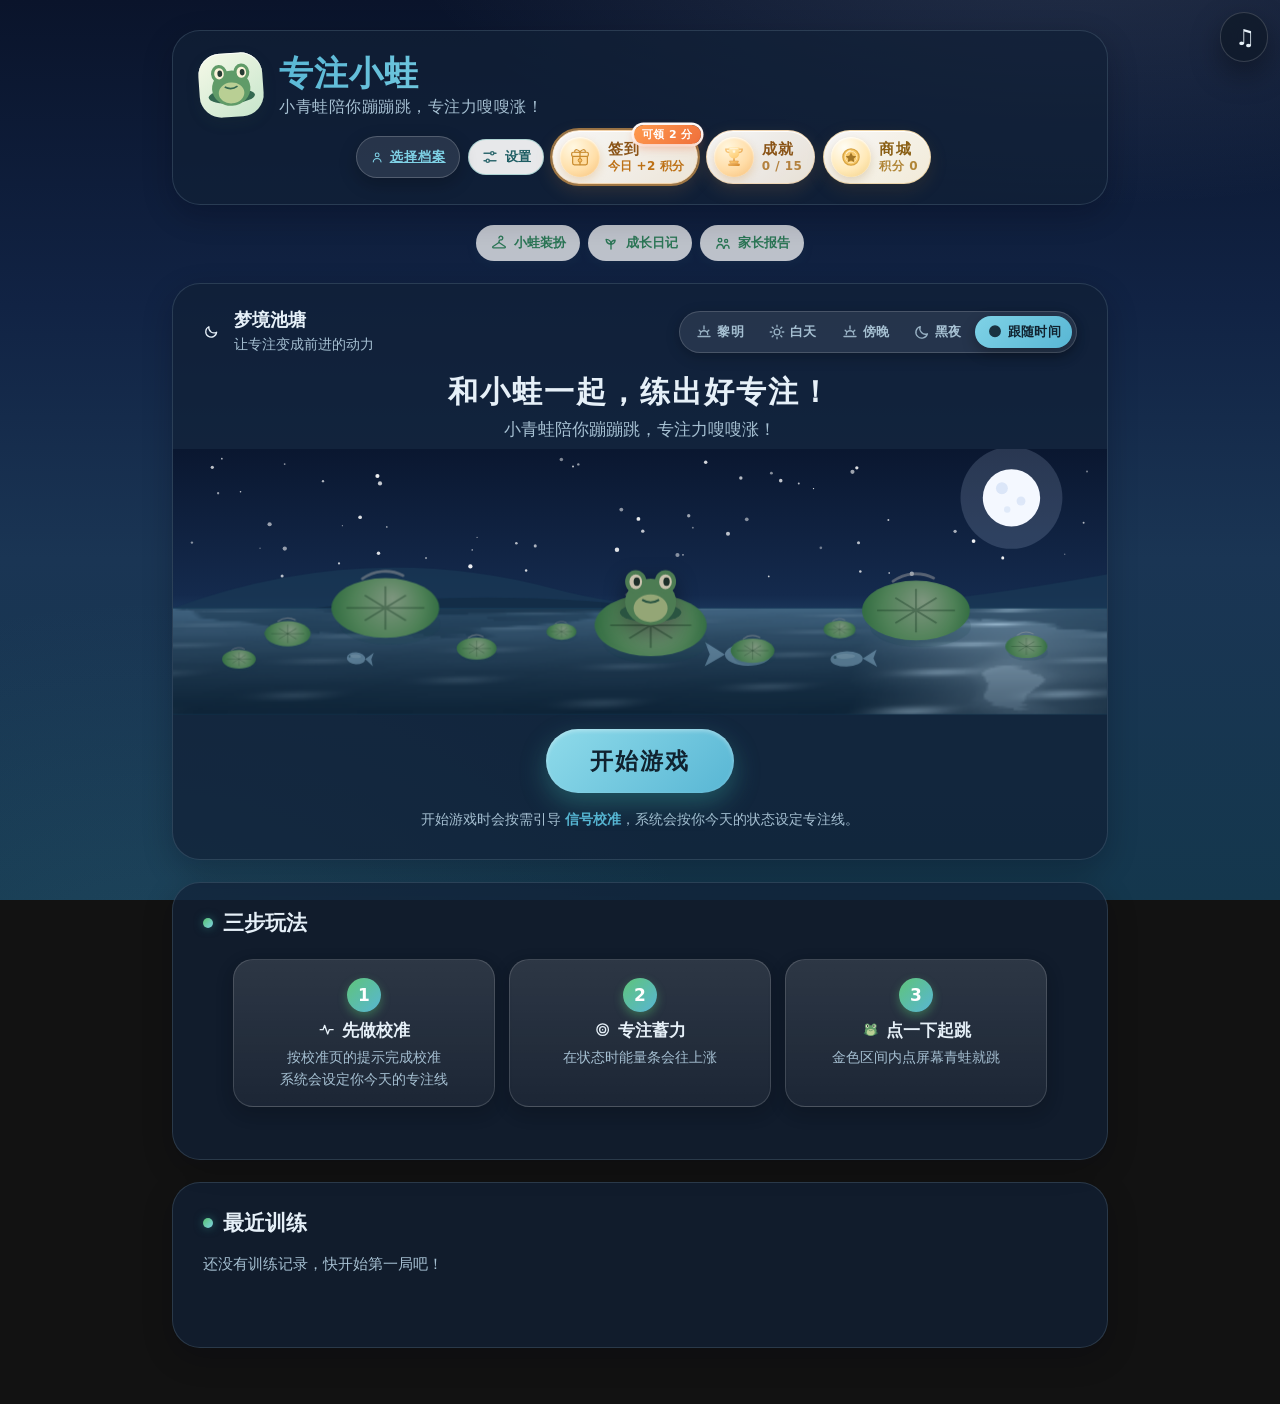
==== commit 88db4e86: "feat(ui): 统一全站小蛙、图标与视觉层级 (v1.9.3)" ====
--- a/web/index.html
+++ b/web/index.html
@@ -13,6 +13,9 @@
   <link rel="stylesheet" href="assets/shop.css">
   <link rel="stylesheet" href="assets/checkin.css">
   <link rel="stylesheet" href="assets/growth.css">
+  <link rel="stylesheet" href="assets/icons/icons.css">
+  <link rel="stylesheet" href="assets/visual-v193.css">
+  <script src="assets/icons/icons.js"></script>
   <script src="assets/sky.js"></script>
   <style>
     .logo-badge--frog {
@@ -160,8 +163,8 @@
       </div>
       <!-- 右侧入口：签到居左，成就其次，商城居中，装扮占最右侧 -->
       <div class="hero-entries">
-        <a class="btn btn-ghost" id="profile-entry" href="profiles.html" title="切换个人档案" style="padding:9px 13px;font-size:13px">👤 <span id="profile-entry-name">选择档案</span></a>
-        <a class="top-link" id="settings-entry" href="settings.html">⚙ 设置</a>
+        <a class="btn btn-ghost" id="profile-entry" href="profiles.html" title="切换个人档案" style="padding:9px 13px;font-size:13px"><span data-icon="user" aria-hidden="true"></span> <span id="profile-entry-name">选择档案</span></a>
+        <a class="top-link" id="settings-entry" href="settings.html"><span data-icon="sliders" aria-hidden="true"></span><span>设置</span></a>
         <div id="checkin-entry" class="checkin-entry"></div>
         <div id="achievement-entry" class="ach-entry"></div>
         <div id="shop-entry" class="shop-entry"></div>
@@ -169,16 +172,16 @@
     </div>
 
     <nav class="growth-nav home-growth-nav" aria-label="主要功能">
-      <button type="button" class="growth-link" onclick="window.DressUp && window.DressUp.open()">🎩 小蛙装扮</button>
-      <a class="growth-link" href="growth.html">🌱 成长日记</a>
-      <a class="growth-link" href="parent.html">👨‍👩‍👧 家长报告</a>
+      <button type="button" class="growth-link" onclick="window.DressUp && window.DressUp.open()"><span data-icon="hanger" aria-hidden="true"></span><span>小蛙装扮</span></button>
+      <a class="growth-link" href="growth.html"><span data-icon="sprout" aria-hidden="true"></span><span>成长日记</span></a>
+      <a class="growth-link" href="parent.html"><span data-icon="family" aria-hidden="true"></span><span>家长报告</span></a>
     </nav>
 
     <!-- 英雄区 -->
     <div class="card hero-card">
       <div class="hero-top">
         <div class="hero-title">
-          <span class="hero-sky-icon" id="hero-sky-icon" style="font-size:26px" aria-hidden="true">🌅</span>
+          <span class="hero-sky-icon" id="hero-sky-icon" aria-hidden="true"><span data-icon="sunrise"></span></span>
           <div>
             <div style="font-weight:800;font-size:18px">梦境池塘</div>
             <div class="hint" style="font-size:13.5px">让专注变成前进的动力</div>
@@ -186,19 +189,19 @@
         </div>
         <div class="sky-switch" id="sky-switch" role="group" aria-label="天空模式">
           <button type="button" class="sky-opt" data-mode="dawn" aria-pressed="false" title="黎明模式">
-            <span aria-hidden="true">🌄</span>黎明
+            <span data-icon="sunrise" aria-hidden="true"></span>黎明
           </button>
           <button type="button" class="sky-opt" data-mode="day" aria-pressed="false" title="白天模式">
-            <span aria-hidden="true">☀️</span>白天
+            <span data-icon="sun" aria-hidden="true"></span>白天
           </button>
           <button type="button" class="sky-opt" data-mode="dusk" aria-pressed="false" title="傍晚模式">
-            <span aria-hidden="true">🌇</span>傍晚
+            <span data-icon="sunset" aria-hidden="true"></span>傍晚
           </button>
           <button type="button" class="sky-opt" data-mode="night" aria-pressed="false" title="黑夜模式">
-            <span aria-hidden="true">🌙</span>黑夜
+            <span data-icon="moon" aria-hidden="true"></span>黑夜
           </button>
           <button type="button" class="sky-opt" data-mode="auto" aria-pressed="false" title="跟随系统时间（日出日落）">
-            <span aria-hidden="true">🌗</span>跟随时间
+            <span data-icon="auto" aria-hidden="true"></span>跟随时间
           </button>
         </div>
       </div>
@@ -428,17 +431,17 @@
       <div class="steps">
         <div class="step">
           <div class="num">1</div>
-          <div class="t">🧘 先做校准</div>
+          <div class="t"><span data-icon="activity" aria-hidden="true"></span> 先做校准</div>
           <div class="d">按校准页的提示完成校准<br>系统会设定你今天的专注线</div>
         </div>
         <div class="step">
           <div class="num">2</div>
-          <div class="t">🎯 专注蓄力</div>
+          <div class="t"><span data-icon="target" aria-hidden="true"></span> 专注蓄力</div>
           <div class="d">在状态时能量条会往上涨</div>
         </div>
         <div class="step">
           <div class="num">3</div>
-          <div class="t">🐸 点一下起跳</div>
+          <div class="t"><span data-frog="inline" aria-hidden="true"></span> 点一下起跳</div>
           <div class="d">金色区间内点屏幕青蛙就跳</div>
         </div>
       </div>
@@ -458,7 +461,7 @@
   <div class="duration-mask hidden" id="duration-mask" role="dialog" aria-modal="true" aria-labelledby="duration-title">
     <div class="duration-card">
       <div class="duration-head">
-        <div class="duration-icon">⏱️</div>
+        <div class="duration-icon" data-icon="clock" aria-hidden="true"></div>
         <div>
           <h2 id="duration-title">选择本局游戏时长</h2>
           <p class="hint" style="margin-top:4px;font-size:13.5px">时长越短节奏越快，建议先从 3 分钟开始</p>
@@ -685,6 +688,7 @@
     }
   </script>
   <script src="assets/pond-effects.js"></script>
+  <script src="assets/frog/frog-art.js"></script>
   <script src="assets/pond-audio.js"></script>
   <script src="assets/wallet.js"></script>
   <script src="assets/checkin.js"></script>
--- a/web/assets/icons/icons.css
+++ b/web/assets/icons/icons.css
@@ -0,0 +1,226 @@
+/* ============================================================
+   专注小蛙 · 图标与角色挂载规范 v1.9.3
+   ============================================================ */
+
+[data-icon],
+.ui-icon-host {
+  display: inline-flex;
+  align-items: center;
+  justify-content: center;
+  flex: 0 0 auto;
+  line-height: 0;
+  vertical-align: -0.14em;
+}
+
+.ui-icon {
+  display: block;
+  width: 1.05em;
+  height: 1.05em;
+  flex: 0 0 auto;
+  color: currentColor;
+  overflow: visible;
+}
+
+.home-link__icon .ui-icon,
+.page-skybar-label .ui-icon,
+.top-link .ui-icon,
+.growth-link .ui-icon,
+.sky-opt .ui-icon {
+  width: 18px;
+  height: 18px;
+}
+
+.btn .ui-icon {
+  width: 1.1em;
+  height: 1.1em;
+}
+
+.home-link__icon {
+  display: inline-flex;
+  align-items: center;
+  justify-content: center;
+  width: 20px;
+  height: 20px;
+}
+
+.page-skybar-label {
+  display: inline-flex;
+  align-items: center;
+  gap: 6px;
+}
+
+.top-link,
+.btn,
+.growth-link {
+  gap: .45em;
+}
+
+.frog-art-host {
+  display: inline-flex;
+  align-items: center;
+  justify-content: center;
+  line-height: 0;
+}
+
+.frog-art {
+  display: block;
+  width: 100%;
+  height: 100%;
+  overflow: visible;
+}
+
+.logo-badge .frog-art {
+  width: 78%;
+  height: 78%;
+  filter: drop-shadow(0 3px 5px rgba(35, 88, 71, .16));
+}
+
+.profile-avatar .frog-art {
+  width: 78%;
+  height: 78%;
+}
+
+.avatar-opt .frog-art {
+  width: 82%;
+  height: 82%;
+}
+
+.avatar-opt .avatar-icon {
+  width: 27px;
+  height: 27px;
+}
+
+.growth-brand .frog-dot .frog-art {
+  width: 72%;
+  height: 72%;
+}
+
+.growth-brand .frog-dot .ui-icon {
+  width: 25px;
+  height: 25px;
+}
+
+.growth-frog-scene .frog-emoji {
+  width: 92px;
+  height: 92px;
+  display: grid;
+  place-items: center;
+}
+
+.growth-frog-scene .frog-emoji .frog-art {
+  width: 100%;
+  height: 100%;
+  filter: drop-shadow(0 8px 8px rgba(35, 88, 71, .16));
+}
+
+.growth-day .frog-art {
+  width: 18px;
+  height: 18px;
+  margin: 0 auto;
+  filter: drop-shadow(0 1px 1px rgba(35, 88, 71, .12));
+}
+
+.cheer-frog .frog-art {
+  width: 100%;
+  height: 100%;
+}
+
+.ach-cine__frog .frog-art {
+  width: 100%;
+  height: 100%;
+}
+
+.ach-item__icon .ui-icon {
+  width: 24px;
+  height: 24px;
+}
+
+.growth-tag .ui-icon,
+.growth-row .tail .ui-icon {
+  width: 15px;
+  height: 15px;
+  vertical-align: -2px;
+}
+
+.profile-calib .ui-icon,
+.ui-state .ui-icon {
+  width: 15px;
+  height: 15px;
+}
+
+/* 眼睛位移由 SVG transform 承担；不要在此写 CSS transform，避免覆盖眨眼分组 */
+.frog-eye-wrap { transform-box: fill-box; }
+
+.frog-eye {
+  transform-box: fill-box;
+  transform-origin: center;
+}
+
+@media (prefers-reduced-motion: no-preference) {
+  .frog-art .frog-eye {
+    animation: v-frog-blink 5.2s ease-in-out infinite;
+  }
+}
+
+@keyframes v-frog-blink {
+  0%, 93%, 100% { transform: scaleY(1); }
+  96% { transform: scaleY(.14); }
+}
+
+/* 图标不参与文字排版基线造成的上下跳动 */
+.ui-icon-host > svg { display: block; }
+
+/* 页面品牌位：图标与首页青蛙徽章的视觉重量一致 */
+.logo-badge .ui-icon {
+  width: 55%;
+  height: 55%;
+}
+
+.calib-idle-art {
+  position: relative;
+  width: 132px;
+  height: 104px;
+  display: grid;
+  place-items: center;
+  margin-bottom: 2px;
+}
+.calib-idle-art .calib-moon {
+  position: absolute;
+  right: 3px;
+  top: 3px;
+  color: #f2bf5f;
+  opacity: .95;
+}
+.calib-idle-art .calib-moon .ui-icon {
+  width: 28px;
+  height: 28px;
+}
+.calib-idle-art .calib-frog {
+  width: 100px;
+  height: 100px;
+  filter: drop-shadow(0 10px 18px rgba(58, 167, 160, .24));
+  animation: frogBreathe 3.4s ease-in-out infinite;
+}
+.calib-idle-art .calib-frog .frog-art {
+  width: 100%;
+  height: 100%;
+}
+
+.t .frog-art-host {
+  width: 1.18em;
+  height: 1.18em;
+  vertical-align: -.2em;
+}
+
+.growth-tag-icon,
+.growth-tag-frog {
+  width: 15px;
+  height: 15px;
+  flex: 0 0 auto;
+  vertical-align: -2px;
+}
+
+.ach-frog {
+  width: 31px;
+  height: 31px;
+}
--- a/web/assets/visual-v193.css
+++ b/web/assets/visual-v193.css
@@ -0,0 +1,255 @@
+/* ============================================================
+   专注小蛙 · 全站视觉一致性规范 v1.9.3
+   自然、温和、轻松、可爱、低视觉负荷。
+   只做容器层级、边框、留白、字体层级与图标尺寸统一，
+   不改变任何业务状态、算法、计分或数据结构。
+   ============================================================ */
+
+:root {
+  --v-line: rgba(47, 110, 128, .11);
+  --v-line-soft: rgba(47, 110, 128, .065);
+  --v-surface-soft: rgba(255, 255, 255, .58);
+  --v-surface-quiet: rgba(255, 255, 255, .38);
+  --v-card-radius: 24px;
+  --v-card-shadow: 0 10px 30px rgba(47, 110, 128, .09);
+  --v-icon-stroke: 1.8px;
+}
+
+html[data-sky="dusk"],
+html[data-sky="night"] {
+  --v-line: rgba(190, 220, 240, .15);
+  --v-line-soft: rgba(190, 220, 240, .085);
+  --v-surface-soft: rgba(255, 255, 255, .075);
+  --v-surface-quiet: rgba(255, 255, 255, .04);
+  --v-card-shadow: 0 10px 30px rgba(0, 6, 16, .24);
+}
+
+/* 页面顶部图标与标题保持同一视觉重量 */
+.home-link__icon,
+.top-link .ui-icon,
+.page-skybar-label .ui-icon {
+  opacity: .9;
+}
+
+.page-skybar-label {
+  letter-spacing: .4px;
+}
+
+.sky-opt .ui-icon {
+  color: currentColor;
+  opacity: .9;
+}
+
+/* 外层卡片：浅描边 + 柔和阴影；不再使用高对比白色硬边 */
+.card,
+.growth-card,
+.profiles-hero,
+.parent-gate__card {
+  border-color: var(--v-line);
+  box-shadow: var(--v-card-shadow);
+}
+
+/* 同一视觉区域内的子卡：去重复描边，用底色和留白分层 */
+.profile-card {
+  border-color: transparent;
+  background: var(--v-surface-soft);
+  box-shadow: none;
+}
+.profile-card:hover {
+  border-color: rgba(58, 167, 160, .32);
+  box-shadow: 0 8px 20px rgba(47, 110, 128, .08);
+}
+.profile-card.is-current {
+  border: 1.5px solid rgba(85, 185, 129, .82);
+  background: linear-gradient(150deg, rgba(255, 255, 255, .92), rgba(232, 249, 237, .88));
+  box-shadow: 0 0 0 3px rgba(85, 185, 129, .12);
+}
+html[data-sky="dusk"] .profile-card.is-current,
+html[data-sky="night"] .profile-card.is-current {
+  background: linear-gradient(150deg, rgba(70, 140, 105, .22), rgba(30, 70, 62, .24));
+}
+
+.profile-avatar {
+  border: 0;
+  box-shadow: 0 0 0 1px rgba(47, 110, 128, .05), inset 0 1px 0 rgba(255, 255, 255, .8);
+}
+
+.profile-card .profile-actions .btn {
+  box-shadow: none;
+}
+
+/* 成长中心：外层成长卡是唯一边框，内部统计/KPI 用底色分层 */
+.growth-stat,
+.parent-kpi,
+.growth-card .chart-box,
+.growth-card .detail-item {
+  border-color: transparent;
+  background: var(--v-surface-soft);
+  box-shadow: none;
+}
+html[data-sky="dusk"] .growth-stat,
+html[data-sky="night"] .growth-stat,
+html[data-sky="dusk"] .parent-kpi,
+html[data-sky="night"] .parent-kpi {
+  background: var(--v-surface-soft);
+}
+
+.growth-card .growth-day,
+.growth-card .diag-item {
+  border-color: var(--v-line-soft);
+  box-shadow: none;
+}
+
+.growth-hero__main {
+  border-color: transparent;
+  box-shadow: none;
+}
+
+.growth-frog-scene {
+  border-color: var(--v-line-soft);
+  box-shadow: var(--v-card-shadow);
+}
+
+.chart-box {
+  border-color: var(--v-line);
+  box-shadow: var(--v-card-shadow);
+}
+
+.detail-item {
+  background: var(--v-surface-quiet);
+}
+
+/* 家长/历史页顶部按钮更轻，内容区不出现双层边框 */
+.parent-toolbar {
+  padding: 3px 0 4px;
+}
+.parent-range,
+.parent-date {
+  background: transparent;
+  border: 0;
+  box-shadow: none;
+}
+
+/* 报告页：统计卡只保留一层背景，不叠白边 */
+#report .stat-grid {
+  gap: 14px;
+}
+#report .stat {
+  border: 0;
+  background: rgba(255, 255, 255, .58);
+  box-shadow: none;
+}
+html[data-sky="night"] #report .stat,
+html[data-sky="dusk"] #report .stat {
+  border: 0;
+  background: rgba(255, 255, 255, .08);
+}
+
+/* 校准页：信号设置和说明卡不再套第二层边框 */
+.calib-hero .tutorial-card {
+  border: 0;
+  background: var(--v-surface-soft);
+  box-shadow: none;
+}
+#signal-settings .stat-box,
+#signal-settings .field {
+  border-color: var(--v-line-soft);
+  box-shadow: none;
+}
+
+/* 设置页 */
+.card .stat-box {
+  border-color: var(--v-line-soft);
+  background: var(--v-surface-soft);
+}
+
+/* 成就弹窗：列表项不重复描边 */
+.ach-card {
+  border-color: var(--v-line);
+}
+.ach-item {
+  border-color: transparent;
+  background: rgba(255, 255, 255, .58);
+  box-shadow: none;
+}
+.ach-item.is-unlocked {
+  border-color: rgba(240, 169, 78, .24);
+  background: linear-gradient(140deg, #fffdf6, #fdf1dd);
+}
+.ach-item__icon {
+  box-shadow: none;
+  background: rgba(255, 255, 255, .68);
+}
+.ach-item.is-unlocked .ach-item__icon {
+  box-shadow: 0 3px 8px rgba(214, 148, 66, .14);
+}
+
+/* 商城/装扮：卡片内已有细描边，统一圆角与轻阴影 */
+.shop-card,
+.wear-opt {
+  border-color: rgba(47, 110, 128, .08);
+  box-shadow: 0 2px 8px rgba(47, 110, 128, .05);
+}
+.shop-card:hover,
+.wear-opt:hover {
+  border-color: rgba(58, 167, 160, .34);
+}
+
+/* 小屏相邻卡片留白：避免放大字号后边框贴合 */
+@media (max-width: 700px) {
+  .profile-grid,
+  .growth-stats,
+  .parent-grid,
+  .detail-grid,
+  .chart-grid {
+    gap: 12px;
+  }
+  .growth-card {
+    padding: 20px 18px;
+  }
+  .card {
+    padding-left: 20px;
+    padding-right: 20px;
+  }
+}
+
+/* 最近训练是链接，保持统计卡字号与颜色，不出现浏览器默认蓝色下划线 */
+a.stat {
+  color: var(--ink);
+  text-decoration: none;
+}
+a.stat:hover {
+  color: var(--ink);
+  text-decoration: none;
+}
+
+/* 报告首卡的小蛙是角色插画，略小于其他统计图标，避免压过数字 */
+#report .stat .icon .frog-art {
+  width: 42px;
+  height: 42px;
+  margin: 0 auto;
+}
+
+/* 窄屏顶部动作区不与页面标题抢空间 */
+@media (max-width: 720px) {
+  .app-topbar {
+    align-items: flex-start;
+  }
+  .app-topbar__actions {
+    width: 100%;
+  }
+  .app-topbar__actions .top-link {
+    margin-left: 0;
+  }
+}
+
+/* 说明框 / 设置框属于内容分区，不用第二层硬边 */
+.card .stat-box,
+#signal-settings .tip-box {
+  border-color: transparent;
+  background: var(--v-surface-soft);
+  box-shadow: none;
+}
+#signal-settings .tip-box {
+  background: linear-gradient(135deg, rgba(159, 227, 163, .16), rgba(58, 167, 160, .09));
+}
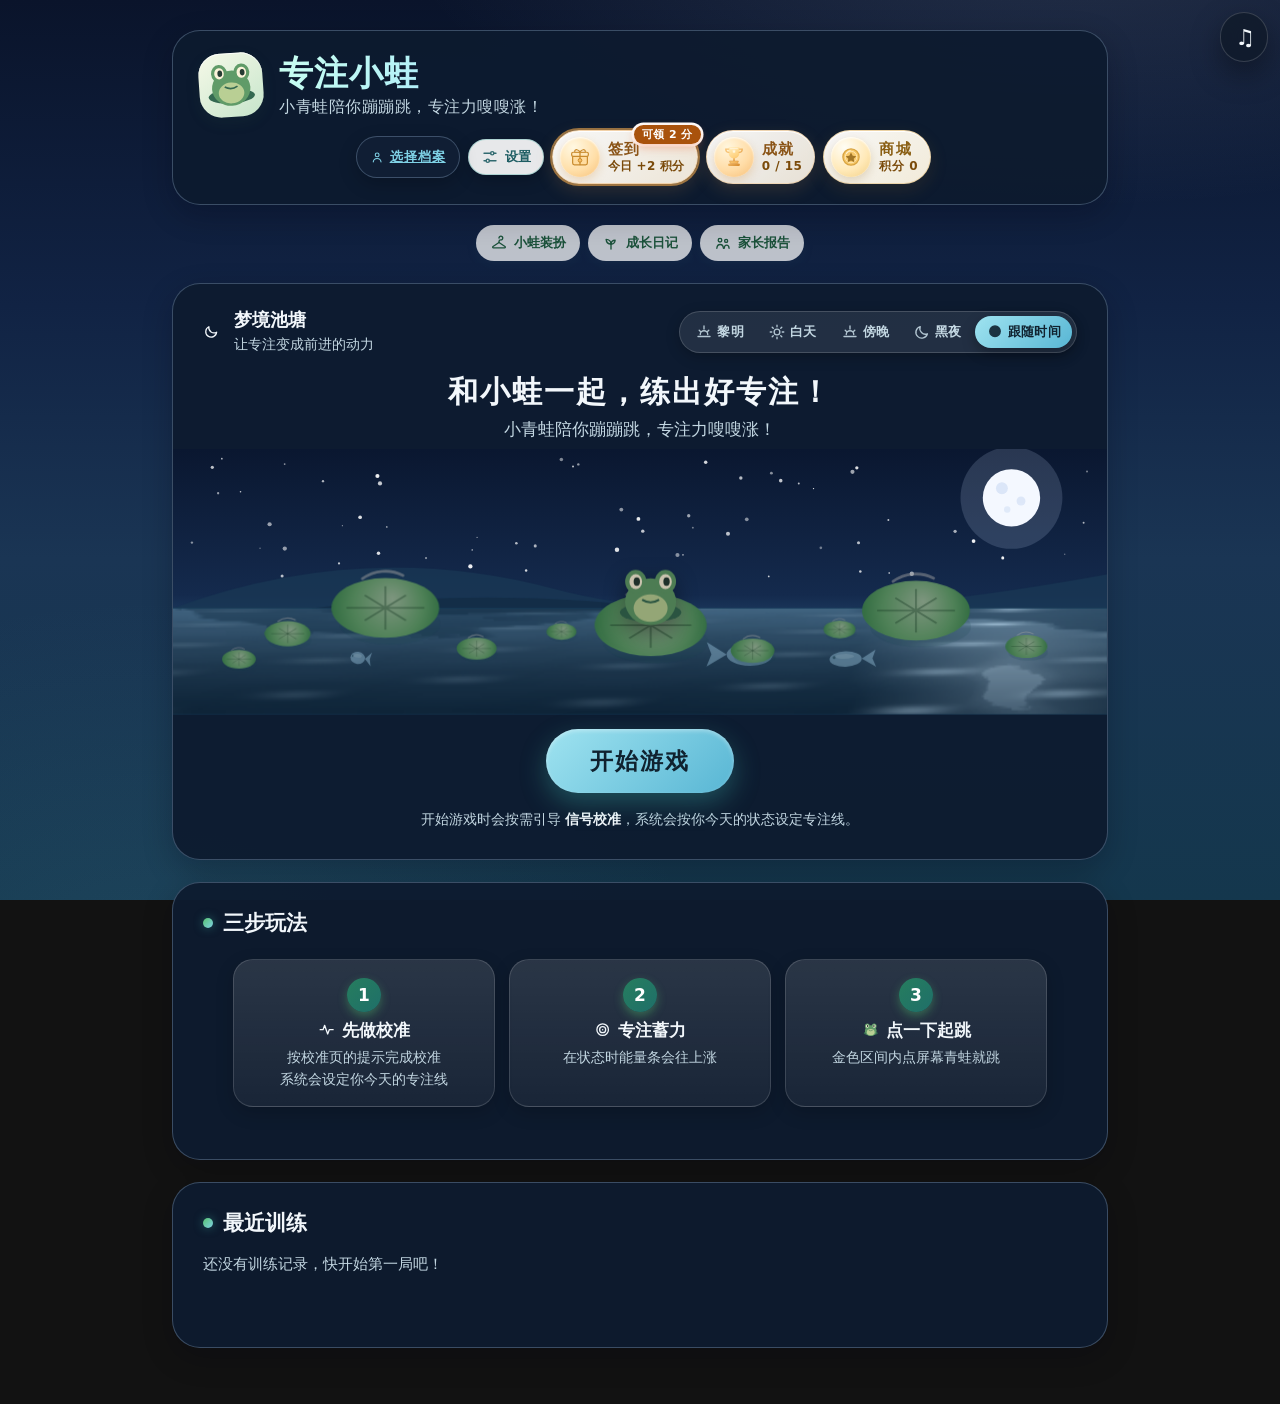
==== commit b6a2ec6d: "feat(ui): 九宫格头像与全站背景可读性 (v1.9.5)" ====
--- a/web/index.html
+++ b/web/index.html
@@ -140,6 +140,7 @@
     }
     .duration-input-row span { font-size: 14.5px; font-weight: 700; color: var(--ink-soft); }
   </style>
+  <link rel="stylesheet" href="assets/readability-v195.css">
 </head>
 <body>
   <div class="bubbles"><i></i><i></i><i></i><i></i><i></i><i></i><i></i></div>
@@ -163,7 +164,7 @@
       </div>
       <!-- 右侧入口：签到居左，成就其次，商城居中，装扮占最右侧 -->
       <div class="hero-entries">
-        <a class="btn btn-ghost" id="profile-entry" href="profiles.html" title="切换个人档案" style="padding:9px 13px;font-size:13px"><span data-icon="user" aria-hidden="true"></span> <span id="profile-entry-name">选择档案</span></a>
+        <a class="btn btn-ghost" id="profile-entry" href="profiles.html" title="切换个人档案" style="padding:9px 13px;font-size:13px"><img id="profile-entry-avatar" class="profile-entry-avatar" alt="" aria-hidden="true" hidden><span id="profile-entry-icon" data-icon="user" aria-hidden="true"></span> <span id="profile-entry-name">选择档案</span></a>
         <a class="top-link" id="settings-entry" href="settings.html"><span data-icon="sliders" aria-hidden="true"></span><span>设置</span></a>
         <div id="checkin-entry" class="checkin-entry"></div>
         <div id="achievement-entry" class="ach-entry"></div>
@@ -494,6 +495,7 @@
 
   <script src="assets/api.js"></script>
   <script src="assets/profile-bridge.js"></script>
+  <script src="assets/avatars.js"></script>
   <script src="assets/achievements.js"></script>
   <script>
     DeveloperTools.disable();
@@ -507,7 +509,20 @@
     function renderProfileEntry() {
       const p = window.Profile && Profile.active();
       const el = document.getElementById("profile-entry-name");
+      const avatar = document.getElementById("profile-entry-avatar");
+      const icon = document.getElementById("profile-entry-icon");
       if (el) el.textContent = p ? p.nickname : "选择档案";
+      if (avatar && icon && window.AvatarArt) {
+        if (p) {
+          avatar.src = AvatarArt.src(p.avatar);
+          avatar.hidden = false;
+          icon.hidden = true;
+        } else {
+          avatar.hidden = true;
+          avatar.removeAttribute("src");
+          icon.hidden = false;
+        }
+      }
       const link = document.getElementById("profile-entry");
       if (link) link.setAttribute("aria-label", p ? "当前档案 " + p.nickname + "，点击切换" : "选择个人档案");
     }
--- a/web/assets/growth.css
+++ b/web/assets/growth.css
@@ -525,3 +525,38 @@
 .growth-day .dow, .growth-day .mins { color: var(--growth-soft); }
 .growth-hero__main p, .growth-section-head p, .chart-caption,
 .parent-kpi .hint, .detail-item .label, .detail-item .sub { color: var(--growth-soft); }
+
+/* ------------------------------------------------------------
+   v1.9.4 家长中心留白：图表区夹在成长卡之间时，相邻卡片会贴在一起。
+   用 20px 的纵向节奏统一卡片/图表间距，并增加图表内部留白；
+   同时去掉图表卡与成长卡重复的白色硬描边，只保留底色和轻投影。
+   ------------------------------------------------------------ */
+#parent-content {
+  display: flex;
+  flex-direction: column;
+  gap: 20px;
+}
+#parent-content > .growth-card + .growth-card { margin-top: 0; }
+#parent-content > .parent-toolbar { margin-bottom: 0; }
+#parent-content > .chart-grid { gap: 20px; }
+#parent-content .chart-box {
+  border: 0;
+  padding: 18px 20px 20px;
+  box-shadow: 0 5px 16px rgba(47, 110, 128, .05);
+}
+#parent-content .chart-box h4 { margin: 0 0 10px; font-size: 13.5px; }
+#parent-content .chart-box .chart-shell { min-height: 190px; padding: 2px 2px 0; }
+#parent-content .chart-caption { margin-top: 12px; line-height: 1.7; }
+#parent-content .parent-grid { gap: 12px; }
+#parent-content .parent-kpi { padding: 16px; }
+#parent-content .parent-panel-title { margin-bottom: 12px; }
+#parent-content details.growth-details { margin-top: 16px; padding-top: 12px; }
+#parent-content .definition-list { gap: 8px; line-height: 1.7; }
+#parent-content .parent-export { gap: 8px; }
+#parent-content .parent-foot { padding-top: 20px; }
+
+@media (max-width: 760px) {
+  #parent-content { gap: 16px; }
+  #parent-content > .chart-grid { gap: 16px; }
+  #parent-content .chart-box { padding: 16px; }
+}
--- a/web/assets/readability-v195.css
+++ b/web/assets/readability-v195.css
@@ -0,0 +1,487 @@
+/* ============================================================
+   专注小蛙 · 全站背景可读性 v1.9.5
+   动态池塘/天空只负责氛围；文字、图标与关键操作放在稳定的
+   UI 信息层。所有前景/表面/边框使用同一组变量，白天与暗色
+   模式分别保证普通文字 4.5:1、大号文字与关键图标 3:1。
+   ============================================================ */
+
+:root {
+  --ui-text: #1f3f47;
+  --ui-text-soft: #48666e;
+  --ui-surface: rgba(255, 255, 255, .96);
+  --ui-surface-quiet: rgba(255, 255, 255, .9);
+  --ui-surface-solid: #ffffff;
+  --ui-border: rgba(47, 110, 128, .2);
+  --ui-border-strong: rgba(47, 110, 128, .34);
+  --ui-ring: #146b64;
+  --ui-warning: #7a4a0a;
+  --ui-danger: #9f2d20;
+  --ui-scene-z: 0;
+  --ui-content-z: 1;
+  --ink: var(--ui-text);
+  --ink-soft: var(--ui-text-soft);
+  --card: var(--ui-surface);
+  --card-border: rgba(255, 255, 255, .9);
+}
+
+html[data-sky="dawn"] {
+  --ui-text: #3f3040;
+  --ui-text-soft: #5f4d5b;
+  --ui-surface: rgba(255, 251, 253, .96);
+  --ui-surface-quiet: rgba(255, 251, 253, .9);
+  --ui-border: rgba(143, 77, 107, .22);
+  --ui-border-strong: rgba(143, 77, 107, .38);
+  --ui-ring: #7b3d5b;
+  --ui-warning: #74440a;
+}
+
+html[data-sky="dusk"] {
+  --ui-text: #fff4f0;
+  --ui-text-soft: #f4ded8;
+  --ui-surface: rgba(20, 30, 48, .94);
+  --ui-surface-quiet: rgba(24, 34, 54, .88);
+  --ui-surface-solid: #162238;
+  --ui-border: rgba(255, 214, 196, .28);
+  --ui-border-strong: rgba(255, 214, 196, .46);
+  --ui-ring: #ffd0ae;
+  --ui-warning: #ffd18b;
+  --ui-danger: #ffb4a8;
+  --ink: var(--ui-text);
+  --ink-soft: var(--ui-text-soft);
+  --card: var(--ui-surface);
+  --card-border: var(--ui-border);
+}
+
+html[data-sky="night"] {
+  --ui-text: #f2f7fb;
+  --ui-text-soft: #c3d7e2;
+  --ui-surface: rgba(13, 27, 47, .94);
+  --ui-surface-quiet: rgba(17, 32, 54, .9);
+  --ui-surface-solid: #0f2035;
+  --ui-border: rgba(176, 208, 240, .28);
+  --ui-border-strong: rgba(176, 208, 240, .46);
+  --ui-ring: #a7e4f2;
+  --ui-warning: #ffd18b;
+  --ui-danger: #ffb4a8;
+  --ink: var(--ui-text);
+  --ink-soft: var(--ui-text-soft);
+  --card: var(--ui-surface);
+  --card-border: var(--ui-border);
+}
+
+/* 场景层与信息层：气泡、天空滤镜只做背景，内容容器永远在信息层。 */
+body { isolation: isolate; }
+.bubbles,
+.sky-veil { z-index: var(--ui-scene-z); }
+.wrap,
+.growth-page,
+.game-main,
+.game-page .wrap { position: relative; z-index: var(--ui-content-z); }
+
+/* 外层信息卡：不再使用会让背景透出的低透明度玻璃。 */
+.card {
+  background: var(--ui-surface);
+  border-color: var(--ui-border);
+  color: var(--ui-text);
+}
+.card .slogan,
+.card .sub,
+.card .hint { color: var(--ui-text-soft); }
+
+/* 顶部导航与页面入口：暗色模式改用深底浅字，避免浅蓝字落在白胶囊上。 */
+html[data-sky="dusk"] .home-link,
+html[data-sky="night"] .home-link,
+html[data-sky="dusk"] .top-link,
+html[data-sky="night"] .top-link {
+  background: var(--ui-surface-quiet);
+  border-color: var(--ui-border);
+  color: var(--accent);
+  box-shadow: 0 5px 16px rgba(0, 0, 0, .22);
+}
+html[data-sky="dusk"] .home-link:hover,
+html[data-sky="night"] .home-link:hover,
+html[data-sky="dusk"] .top-link:hover,
+html[data-sky="night"] .top-link:hover {
+  background: var(--ui-surface-solid);
+  border-color: var(--ui-border-strong);
+}
+.profile-entry-avatar {
+  width: 22px;
+  height: 22px;
+  flex: 0 0 auto;
+  border-radius: 7px;
+  object-fit: contain;
+  background: rgba(255, 255, 255, .5);
+}
+
+/* 步骤序号：浅绿圆底上的白字对比不足，改用更深绿。 */
+.checkin-chip__count,
+.ach-chip__count,
+.shop-chip__count { color: #7a4a0a; }
+#checkin-chip-dot { color: #fff; background: #a9520c; }
+.growth-link { color: #1b513a; }
+.parent-foot {
+  color: var(--ink-soft);
+  background: var(--ui-surface);
+  border: 1px solid var(--ui-border);
+  border-radius: 16px;
+  padding: 12px 16px;
+  margin-top: 16px;
+}
+.parent-foot a { color: var(--accent-dark); }
+details.growth-details summary { color: #1b513a; }
+html[data-sky="dusk"] .parent-foot a,
+html[data-sky="night"] .parent-foot a { color: var(--accent); }
+.badge { color: #1b5f59; }
+.parent-range button[aria-pressed="true"] { background: #2f7d59; color: #fff; }
+.step .num {
+  background: linear-gradient(135deg, #267d5e, #1f6f69);
+}
+
+/* 标题渐变在暗色背景上必须有足够亮度；不能只用描边/阴影补对比。 */
+.brand h1 {
+  background: linear-gradient(120deg, #1f6f69, #2f8f82);
+  -webkit-background-clip: text;
+  background-clip: text;
+  -webkit-text-fill-color: transparent;
+}
+html[data-sky="dawn"] .brand h1 {
+  background: linear-gradient(120deg, #6f3652, #8f4d6b);
+  -webkit-background-clip: text;
+  background-clip: text;
+}
+html[data-sky="dusk"] .brand h1,
+html[data-sky="night"] .brand h1 {
+  background: linear-gradient(120deg, #c9fff0, #9fe3ff);
+  -webkit-background-clip: text;
+  background-clip: text;
+}
+.growth-brand p { color: var(--ink-soft); }
+
+/* 主按钮：消除浅绿/浅粉渐变上的白字低对比。 */
+.btn-primary {
+  background: linear-gradient(135deg, #267d73, #1f6f69);
+  color: #fff;
+}
+html[data-sky="dawn"] .btn-primary {
+  background: linear-gradient(135deg, #8f4d6b, #6f3652);
+  color: #fff;
+}
+html[data-sky="dusk"] .btn-primary {
+  background: linear-gradient(135deg, #ffb496, #e77c5d);
+  color: #241b1a;
+}
+html[data-sky="night"] .btn-primary {
+  background: linear-gradient(135deg, #9fe3f0, #58b6d4);
+  color: #10222f;
+}
+.sky-opt[aria-pressed="true"],
+.duration-opt[aria-pressed="true"] {
+  background: #216e66;
+  color: #fff;
+}
+html[data-sky="dawn"] .sky-opt[aria-pressed="true"],
+html[data-sky="dawn"] .duration-opt[aria-pressed="true"] {
+  background: linear-gradient(135deg, #8f4d6b, #6f3652);
+  color: #fff;
+}
+html[data-sky="dusk"] .sky-opt[aria-pressed="true"],
+html[data-sky="dusk"] .duration-opt[aria-pressed="true"] {
+  background: linear-gradient(135deg, #ffb496, #e77c5d);
+  color: #241b1a;
+}
+html[data-sky="night"] .sky-opt[aria-pressed="true"],
+html[data-sky="night"] .duration-opt[aria-pressed="true"] {
+  background: linear-gradient(135deg, #9fe3f0, #58b6d4);
+  color: #10222f;
+}
+.growth-link--primary {
+  background: #2f7d59;
+  color: #fff;
+}
+.btn:disabled,
+.btn[aria-disabled="true"],
+button:disabled {
+  opacity: 1;
+  filter: saturate(.5);
+  color: #526b6d;
+  background: #e7eeec;
+  border-color: rgba(47, 110, 128, .2);
+  box-shadow: none;
+}
+html[data-sky="dusk"] .btn:disabled,
+html[data-sky="night"] .btn:disabled,
+html[data-sky="dusk"] .btn[aria-disabled="true"],
+html[data-sky="night"] .btn[aria-disabled="true"],
+html[data-sky="dusk"] button:disabled,
+html[data-sky="night"] button:disabled {
+  color: #c6d4da;
+  background: #263849;
+  border-color: rgba(200, 220, 235, .24);
+}
+.btn::after,
+.btn:disabled::after,
+.btn[aria-disabled="true"]::after { display: none; }
+
+/* 键盘聚焦：统一高对比轮廓，不依赖背景模糊或阴影。 */
+:where(a, button, input, select, textarea, [tabindex]):focus-visible {
+  outline: 3px solid var(--ui-ring);
+  outline-offset: 2px;
+}
+
+/* 普通文字/标签统一使用可读的 soft 色，避免各页面零散浅灰。 */
+.hint,
+.sub,
+.tiny,
+.slogan,
+.profile-meta,
+.profile-note,
+.parent-kpi .hint,
+.cd-label,
+.calib-mode-note {
+  color: var(--ui-text-soft);
+}
+.hint strong { color: var(--ui-text); }
+
+/* 档案：九宫格图片头像统一容器、尺寸、居中与圆角。 */
+.profile-card {
+  background: var(--ui-surface-quiet);
+  border-color: var(--ui-border);
+}
+.profile-avatar {
+  background: linear-gradient(145deg, #f3fbf0, #c9ead2);
+}
+.avatar-badge--image { background: transparent; }
+.avatar-img {
+  display: block;
+  width: 100%;
+  height: 100%;
+  object-fit: contain;
+  object-position: center;
+  user-select: none;
+  -webkit-user-drag: none;
+}
+html[data-sky="dusk"] .profile-avatar,
+html[data-sky="night"] .profile-avatar {
+  background: rgba(255, 255, 255, .08);
+  box-shadow: inset 0 0 0 1px rgba(255, 255, 255, .14);
+}
+html[data-sky="dusk"] .profile-card,
+html[data-sky="night"] .profile-card {
+  background: var(--ui-surface-quiet);
+  border-color: var(--ui-border);
+}
+html[data-sky="dusk"] .profile-card:hover,
+html[data-sky="night"] .profile-card:hover {
+  background: var(--ui-surface-solid);
+  border-color: var(--ui-border-strong);
+}
+html[data-sky="dusk"] .profile-card.is-current,
+html[data-sky="night"] .profile-card.is-current {
+  background: var(--ui-surface);
+  border-color: rgba(143, 227, 190, .72);
+}
+html[data-sky="dusk"] .avatar-opt[aria-pressed="true"],
+html[data-sky="night"] .avatar-opt[aria-pressed="true"] {
+  background: rgba(143, 227, 190, .12);
+  border-color: #8fe3be;
+}
+#profile-status,
+#status { color: var(--ui-warning); }
+html[data-sky="dusk"] #profile-status,
+html[data-sky="night"] #profile-status,
+html[data-sky="dusk"] #status,
+html[data-sky="night"] #status { color: var(--ui-warning); }
+
+/* 档案编辑弹窗：必须完全不透明，暗色模式下不能出现浅底浅字。 */
+.modal-mask { background: rgba(8, 17, 30, .62); }
+.modal-card {
+  background: var(--ui-surface-solid);
+  color: var(--ui-text);
+  border: 1px solid var(--ui-border);
+}
+.modal-card .tiny { color: var(--ui-text-soft); }
+.modal-card input {
+  background: #fff;
+  color: #1f3f47;
+  border-color: var(--ui-border-strong);
+}
+.modal-card input::placeholder { color: #60777e; }
+html[data-sky="dusk"] .modal-card,
+html[data-sky="night"] .modal-card {
+  background: var(--ui-surface-solid);
+  color: var(--ui-text);
+}
+html[data-sky="dusk"] .modal-card input,
+html[data-sky="night"] .modal-card input {
+  background: #0b1a2d;
+  color: var(--ui-text);
+  border-color: var(--ui-border-strong);
+}
+html[data-sky="dusk"] .modal-card input::placeholder,
+html[data-sky="night"] .modal-card input::placeholder { color: #a9c1cc; }
+
+/* 设置页：浅色统计块在暗色模式下改为深底浅字。 */
+html[data-sky="dusk"] .stat-box,
+html[data-sky="night"] .stat-box {
+  background: rgba(255, 255, 255, .08);
+  border-color: var(--ui-border);
+  color: var(--ui-text);
+}
+html[data-sky="dusk"] .warn-box,
+html[data-sky="night"] .warn-box {
+  background: #382c1d;
+  border-color: rgba(255, 209, 139, .36);
+  color: #ffe0a3;
+}
+html[data-sky="dusk"] .danger-note,
+html[data-sky="night"] .danger-note { color: var(--ui-danger); }
+
+/* 校准：教学/提示在背景变化时仍有不透明承载层。 */
+html[data-sky="dusk"] .calib-hero .tutorial-card,
+html[data-sky="night"] .calib-hero .tutorial-card {
+  background: var(--ui-surface);
+  border: 1px solid var(--ui-border);
+}
+html[data-sky="dusk"] .tut-hint b,
+html[data-sky="night"] .tut-hint b { color: #ffd18b; }
+html[data-sky="dusk"] .tut-feedback.good,
+html[data-sky="night"] .tut-feedback.good { color: #8fe3b0; }
+html[data-sky="dusk"] .tut-feedback.warn,
+html[data-sky="night"] .tut-feedback.warn { color: #ffd18b; }
+html[data-sky="dusk"] .sq-badge.good,
+html[data-sky="night"] .sq-badge.good { color: #8fe3b0; border-color: rgba(143, 227, 176, .45); }
+html[data-sky="dusk"] .sq-badge.fair,
+html[data-sky="night"] .sq-badge.fair { color: #ffd18b; border-color: rgba(255, 209, 139, .45); }
+html[data-sky="dusk"] .sq-badge.poor,
+html[data-sky="night"] .sq-badge.poor { color: #ffb4a8; border-color: rgba(255, 180, 168, .45); }
+.countdown {
+  background: linear-gradient(120deg, #1f6f69, #2f8f82);
+  -webkit-background-clip: text;
+  background-clip: text;
+  -webkit-text-fill-color: transparent;
+}
+html[data-sky="dusk"] .countdown,
+html[data-sky="night"] .countdown {
+  background: linear-gradient(120deg, #bff7ee, #8fdcf0);
+  -webkit-background-clip: text;
+  background-clip: text;
+}
+
+/* 游戏 HUD/提示：关键操作始终在高不透明度层上。 */
+html[data-sky] .hud-item,
+.game-meters {
+  color: #f7f6ed;
+  background: #23373a;
+  border-color: #54716b;
+}
+.game-guidance {
+  background: var(--ui-surface);
+  color: var(--ui-text);
+}
+html[data-sky="dusk"] .game-guidance,
+html[data-sky="night"] .game-guidance {
+  background: var(--ui-surface);
+  border: 1px solid var(--ui-border);
+}
+html[data-sky="dusk"] .game-meters,
+html[data-sky="night"] .game-meters {
+  background: #1b2e38;
+  border: 1px solid rgba(200, 230, 235, .22);
+}
+
+/* 成长/家长：保留浅色纸张卡片，但把文字与辅助文字加深，
+   并提高卡片底色不透明度，避免动态背景在文字后形成斑驳。 */
+.growth-page {
+  --growth-ink: #1f3f47;
+  --growth-soft: #2e4a52;
+}
+.growth-card,
+.growth-stat,
+.parent-kpi,
+.chart-box,
+.parent-toolbar,
+.detail-item {
+  background-color: rgba(255, 255, 255, .96);
+}
+.growth-page .growth-card .hint,
+.growth-page .growth-card .sub,
+.growth-page .growth-card .tiny,
+.growth-page .chart-box .chart-caption,
+.growth-page .chart-box .hint {
+  color: var(--growth-soft);
+}
+.growth-day { background-color: #f4faf5; }
+.growth-day.has-data { background-color: #e8f7ed; }
+.parent-kpi .hint { color: var(--growth-soft); }
+.growth-section-head p,
+.parent-toolbar .status { color: var(--growth-soft); }
+.growth-badge { color: #345c49; }
+.growth-badge--formal_game { color: #236344; }
+.growth-badge--assessment { color: #38508c; }
+.growth-badge--assessment_simulation,
+.growth-badge--simulation,
+.growth-badge--replay { color: #7a4c12; }
+.growth-badge--low { color: #7d4a10; }
+
+/* 报告/历史中的浅色面板与图表也要保持高不透明度。 */
+.curve-card,
+.report-pre,
+.tip-box { border-color: var(--ui-border); }
+.curve-card { background: rgba(255, 255, 255, .96); }
+html[data-sky="dusk"] .curve-card,
+html[data-sky="night"] .curve-card { background: rgba(255, 255, 255, .95); }
+
+/* 小窗口：卡片内边距收紧，不靠缩小字号换取空间；头像始终居中。 */
+@media (max-width: 700px) {
+  .profile-avatar { width: 68px; height: 68px; border-radius: 22px; }
+  .avatar-opt { width: 52px; height: 52px; border-radius: 16px; }
+  .avatar-opt .avatar-badge { border-radius: 12px; }
+  .card { padding-left: 20px; padding-right: 20px; }
+  .profile-grid { grid-template-columns: repeat(2, minmax(0, 1fr)); gap: 12px; }
+  .profile-card { padding: 18px 10px 14px; }
+}
+@media (max-width: 420px) {
+  .profile-avatar { width: 62px; height: 62px; }
+  .profile-grid { gap: 10px; }
+}
+
+
+/* 暗色模式的幽灵按钮使用高不透明度深底，避免落在动态背景上时
+   浅色文字与半透明底的对比随场景变化。 */
+html[data-sky="dusk"] .btn-ghost,
+html[data-sky="night"] .btn-ghost {
+  background: var(--ui-surface-quiet);
+  border-color: var(--ui-border);
+  color: var(--accent);
+  box-shadow: 0 6px 18px rgba(0, 0, 0, .22);
+}
+html[data-sky="dusk"] .btn-ghost:hover,
+html[data-sky="night"] .btn-ghost:hover {
+  background: var(--ui-surface);
+  border-color: var(--ui-border-strong);
+}
+
+
+/* 开发者工作台/实时监测：暗色图表内的低亮度辅助文字统一提亮。 */
+.vinyl-vol-label { color: #385461; }
+#music-volume-val { color: var(--ui-text-soft); }
+html[data-sky="dusk"] .vinyl-vol-label,
+html[data-sky="night"] .vinyl-vol-label,
+html[data-sky="dusk"] #music-volume-val,
+html[data-sky="night"] #music-volume-val { color: #d7e7e9; }
+.mon-band-row.unavailable .mon-band-val,
+.mon-stat b.muted,
+.mon-events li.empty,
+.mon-events time,
+.mon-foot,
+.mon-band-name small,
+.dw-list .dw-item time { color: #9ab6bd; }
+.mon-band-val, .mon-stat b { color: #e1f2f2; }
+.mon-band-name, .mon-algo dt, .mon-stat span, .dw-kv .dw-row span { color: #b9d6d8; }
+.mon-kicker, .mon-section-head > span { color: #8eb1b8; }
+
+
+/* 白天/黎明的幽灵按钮文字略加深，保证在浅底上稳定超过 4.5:1。 */
+html[data-sky="day"] .btn-ghost,
+html[data-sky="dawn"] .btn-ghost { color: #1f655f; }
